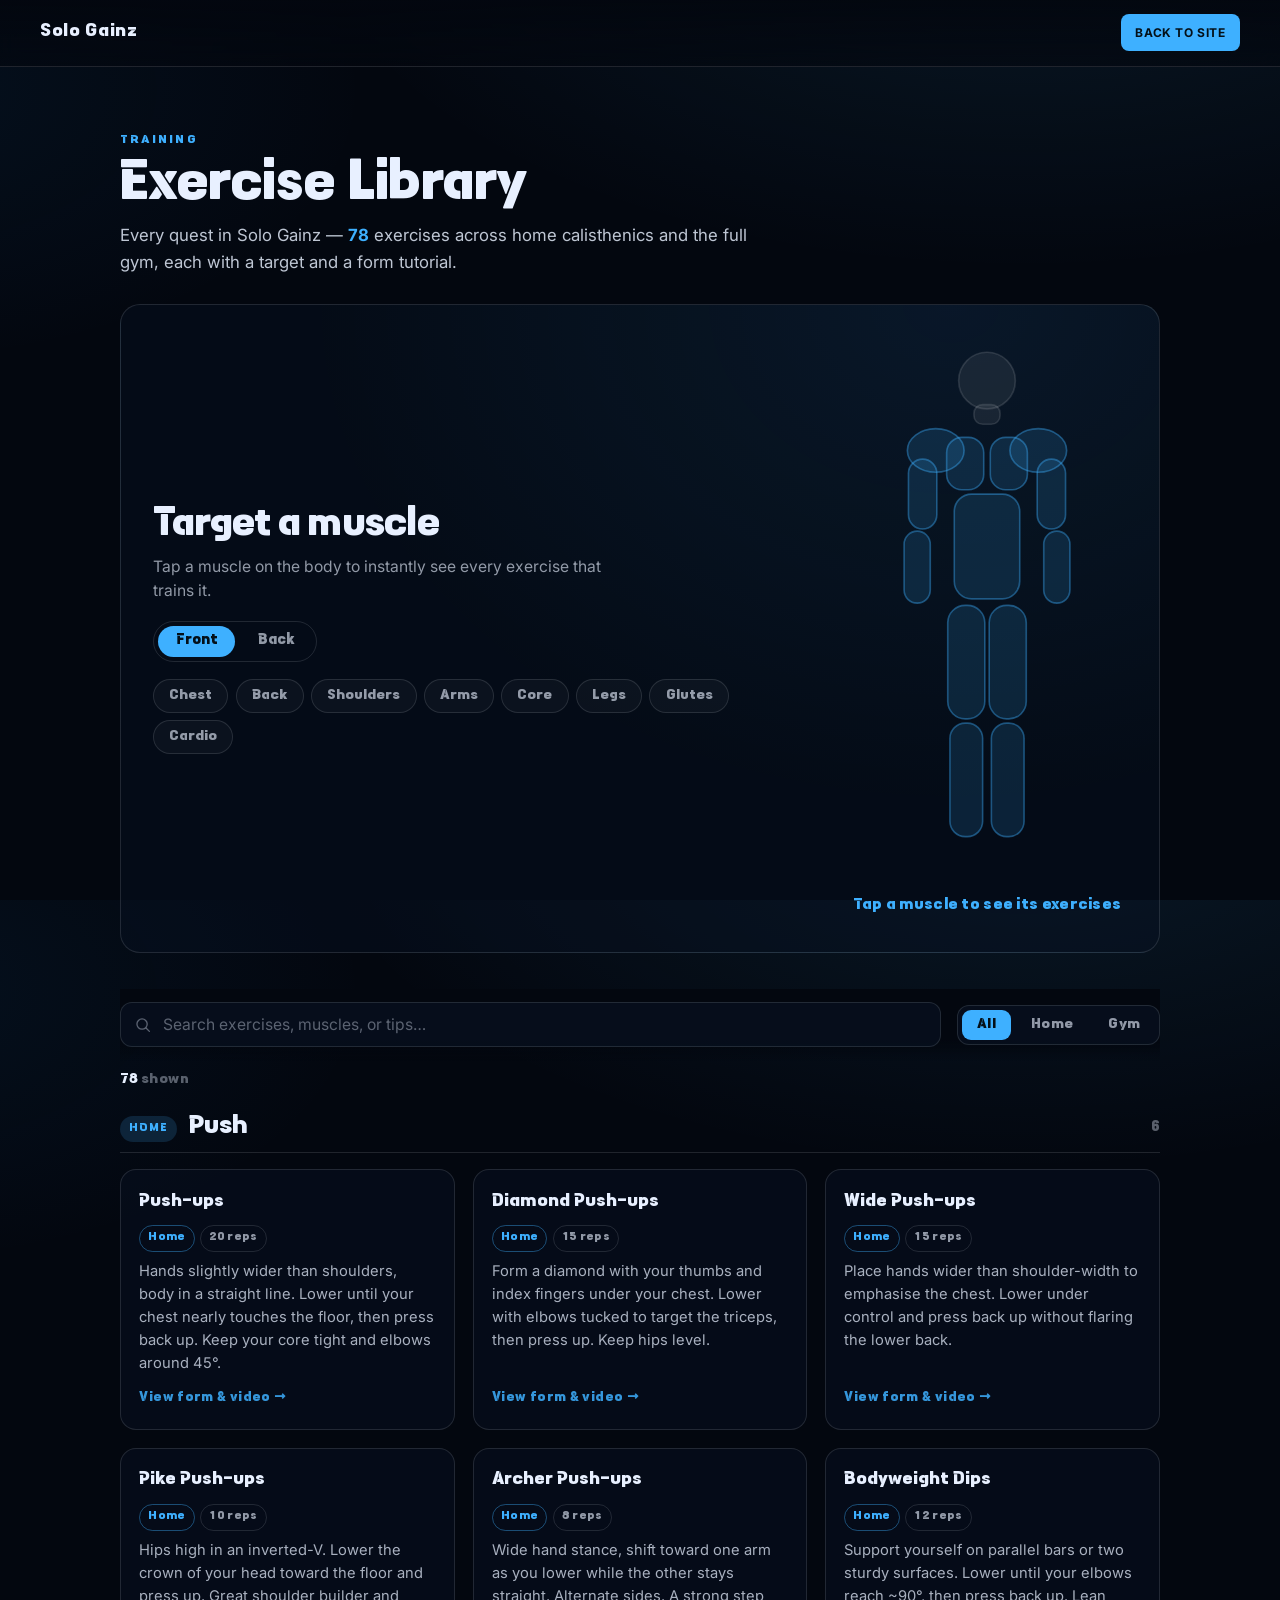
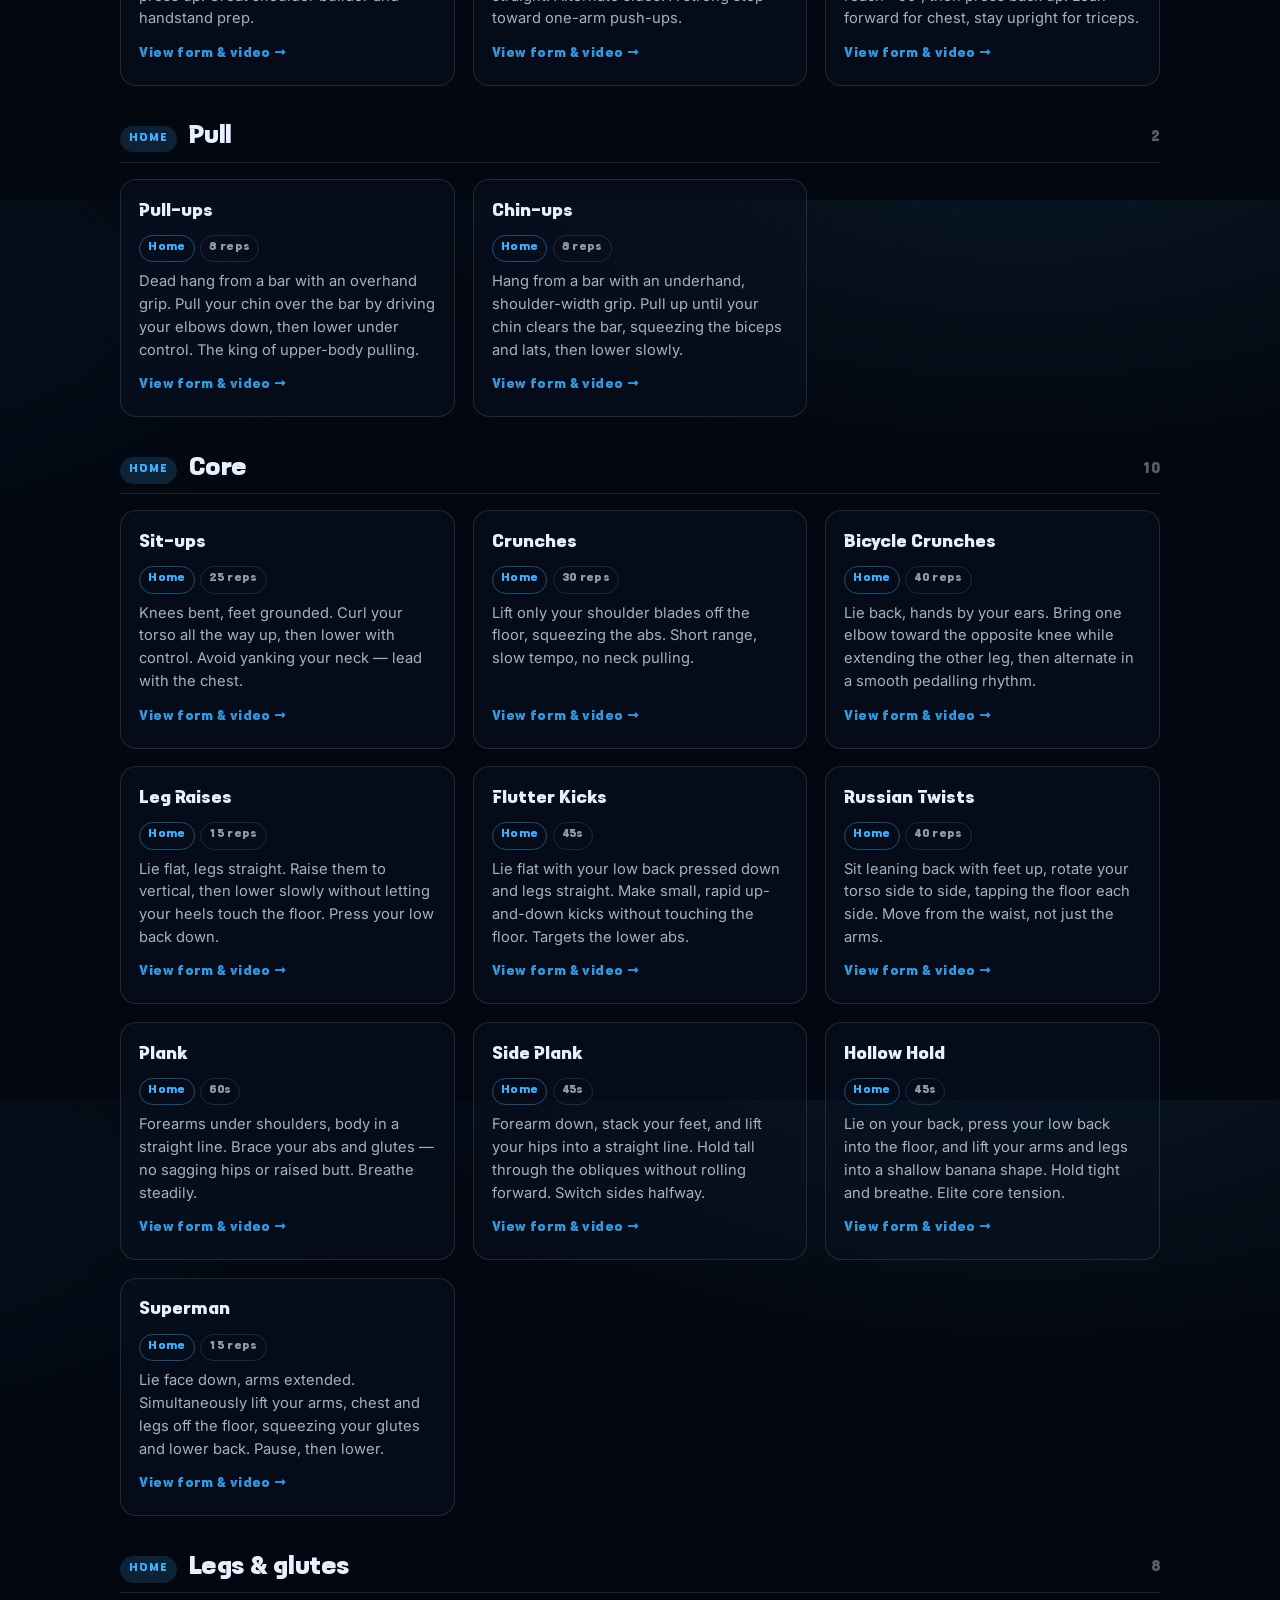
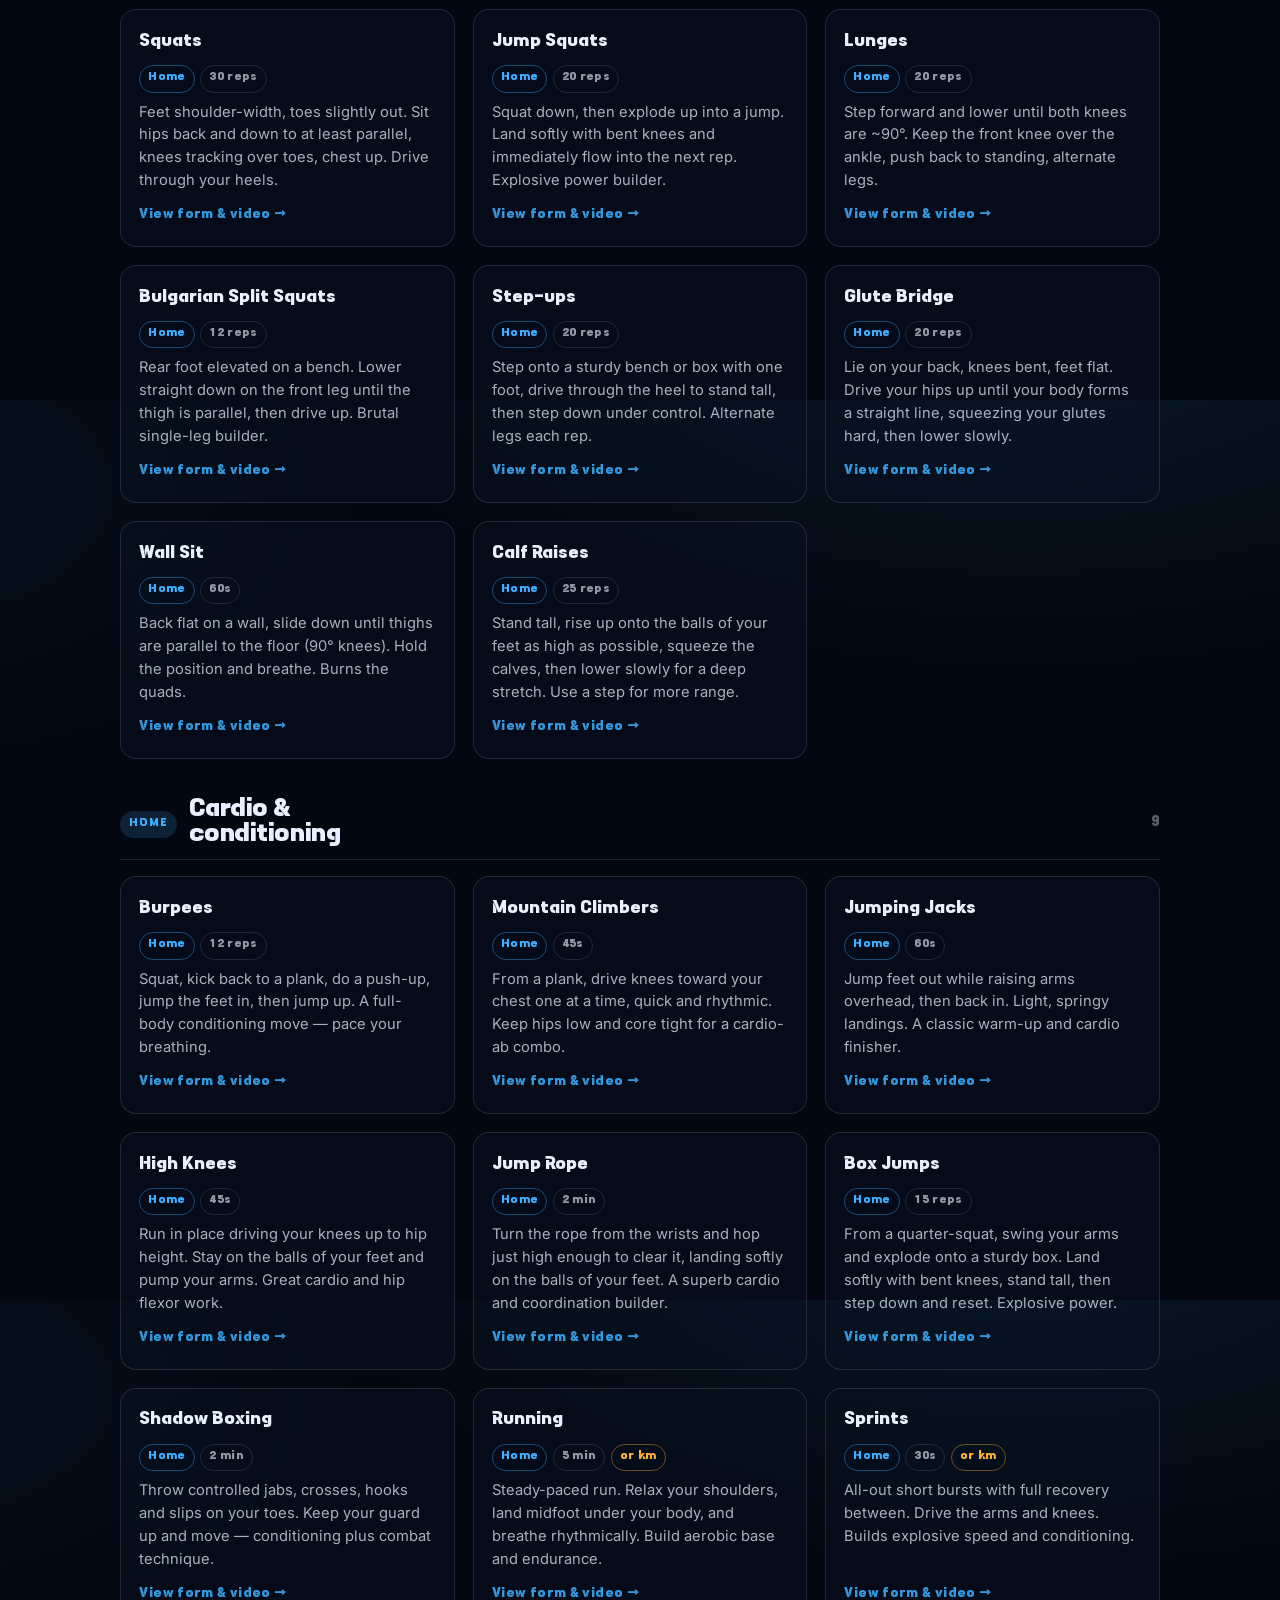
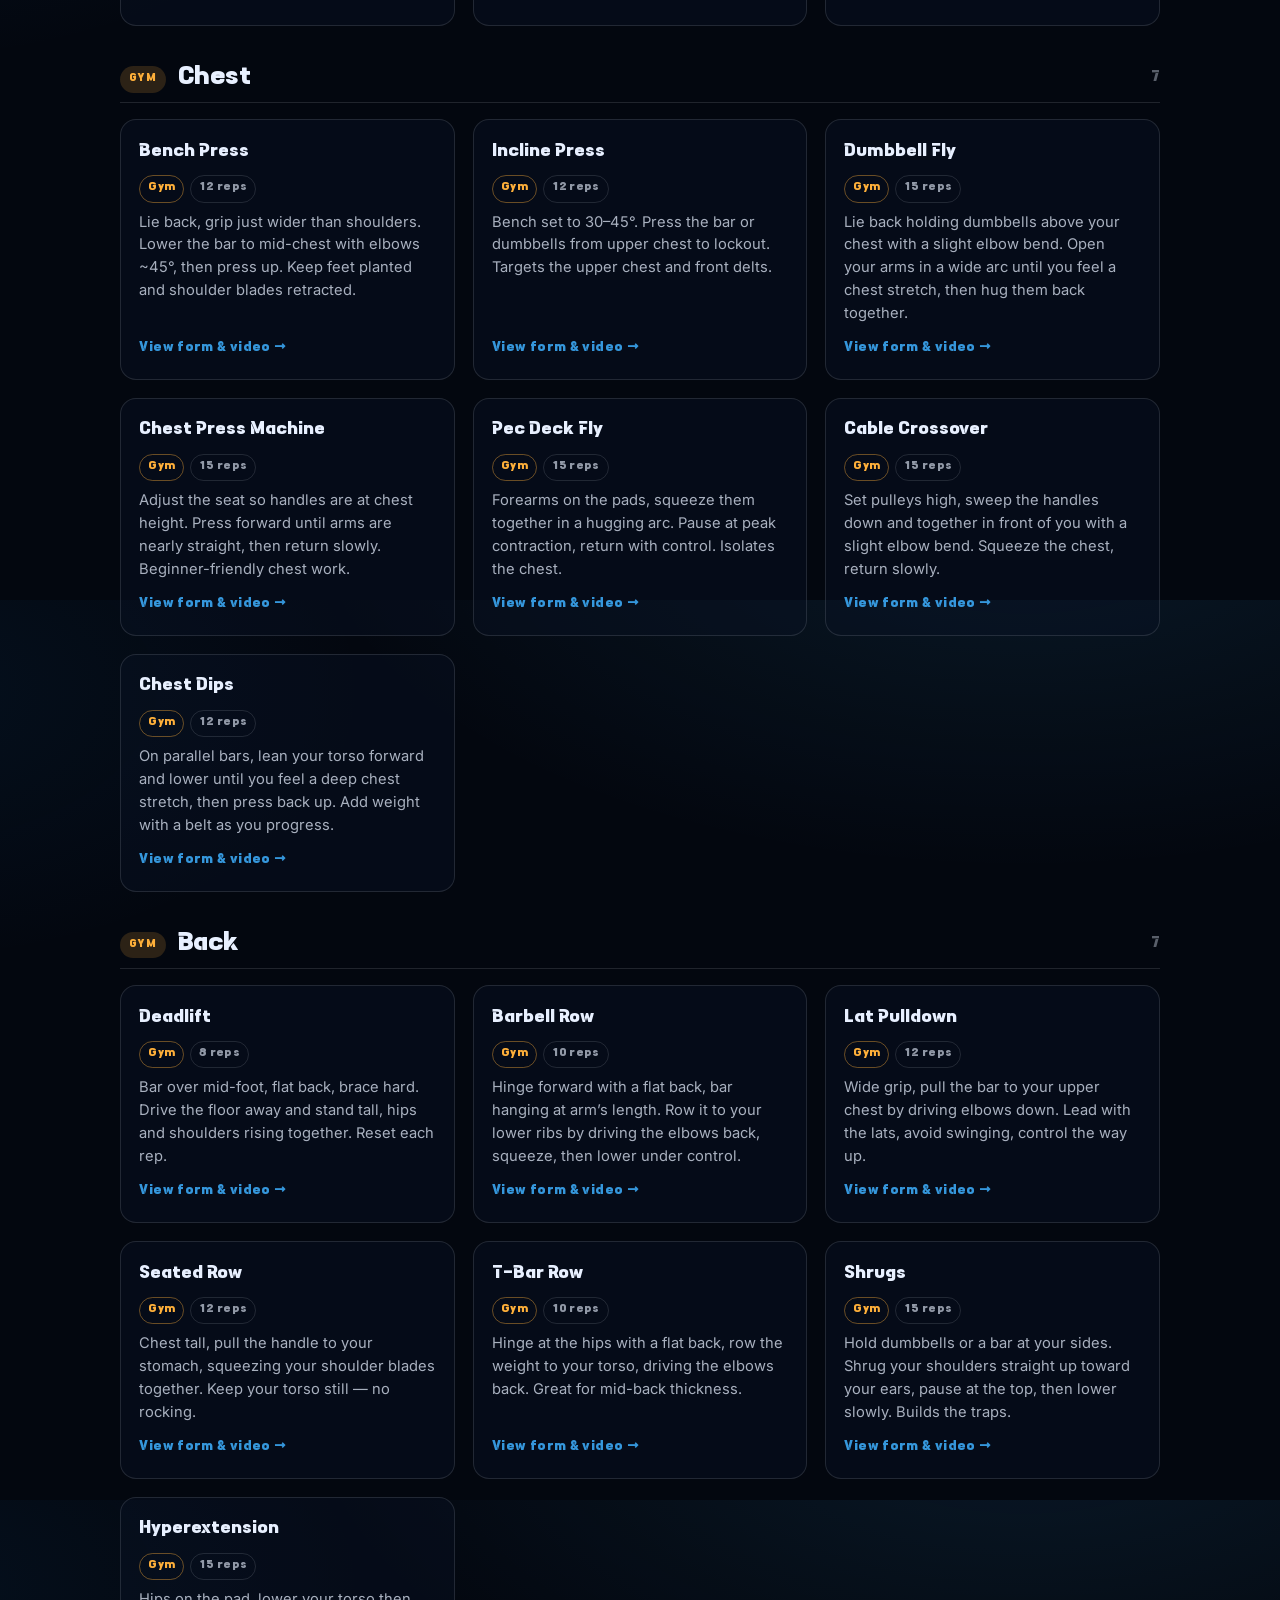
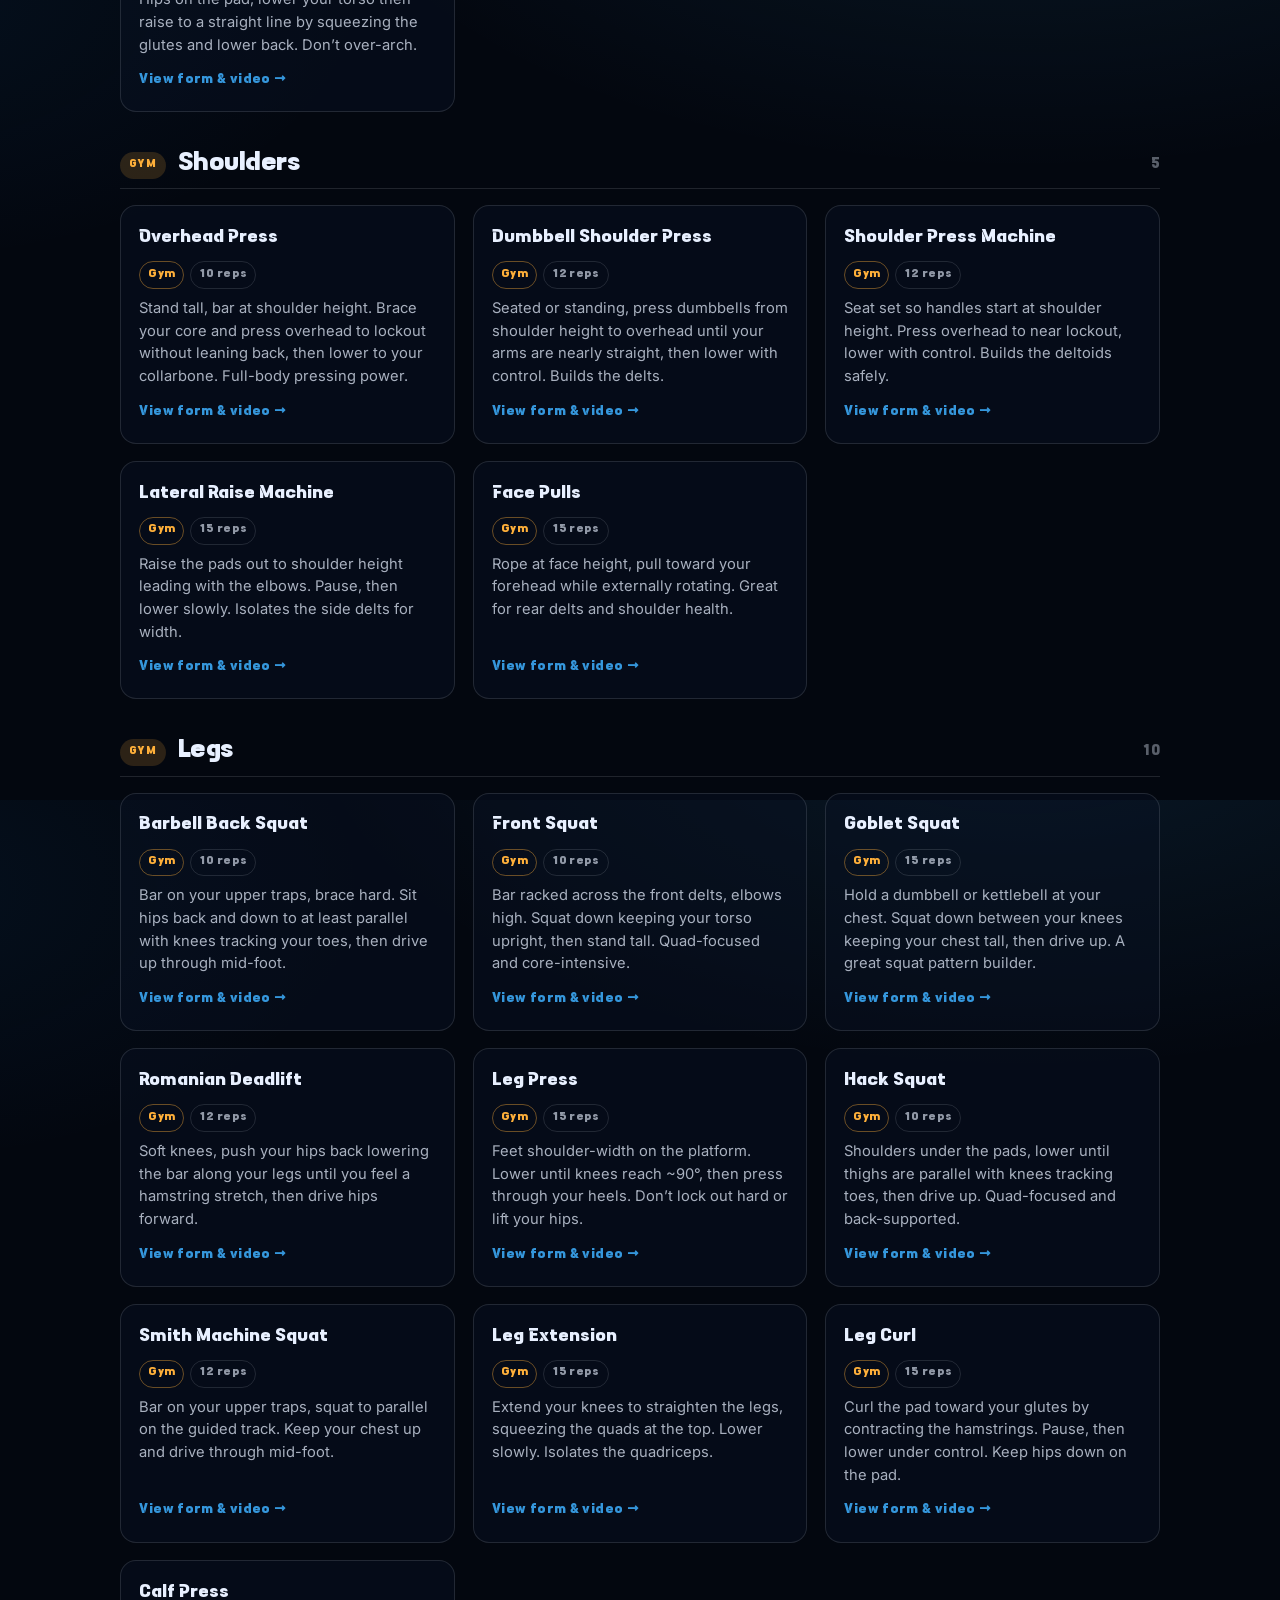
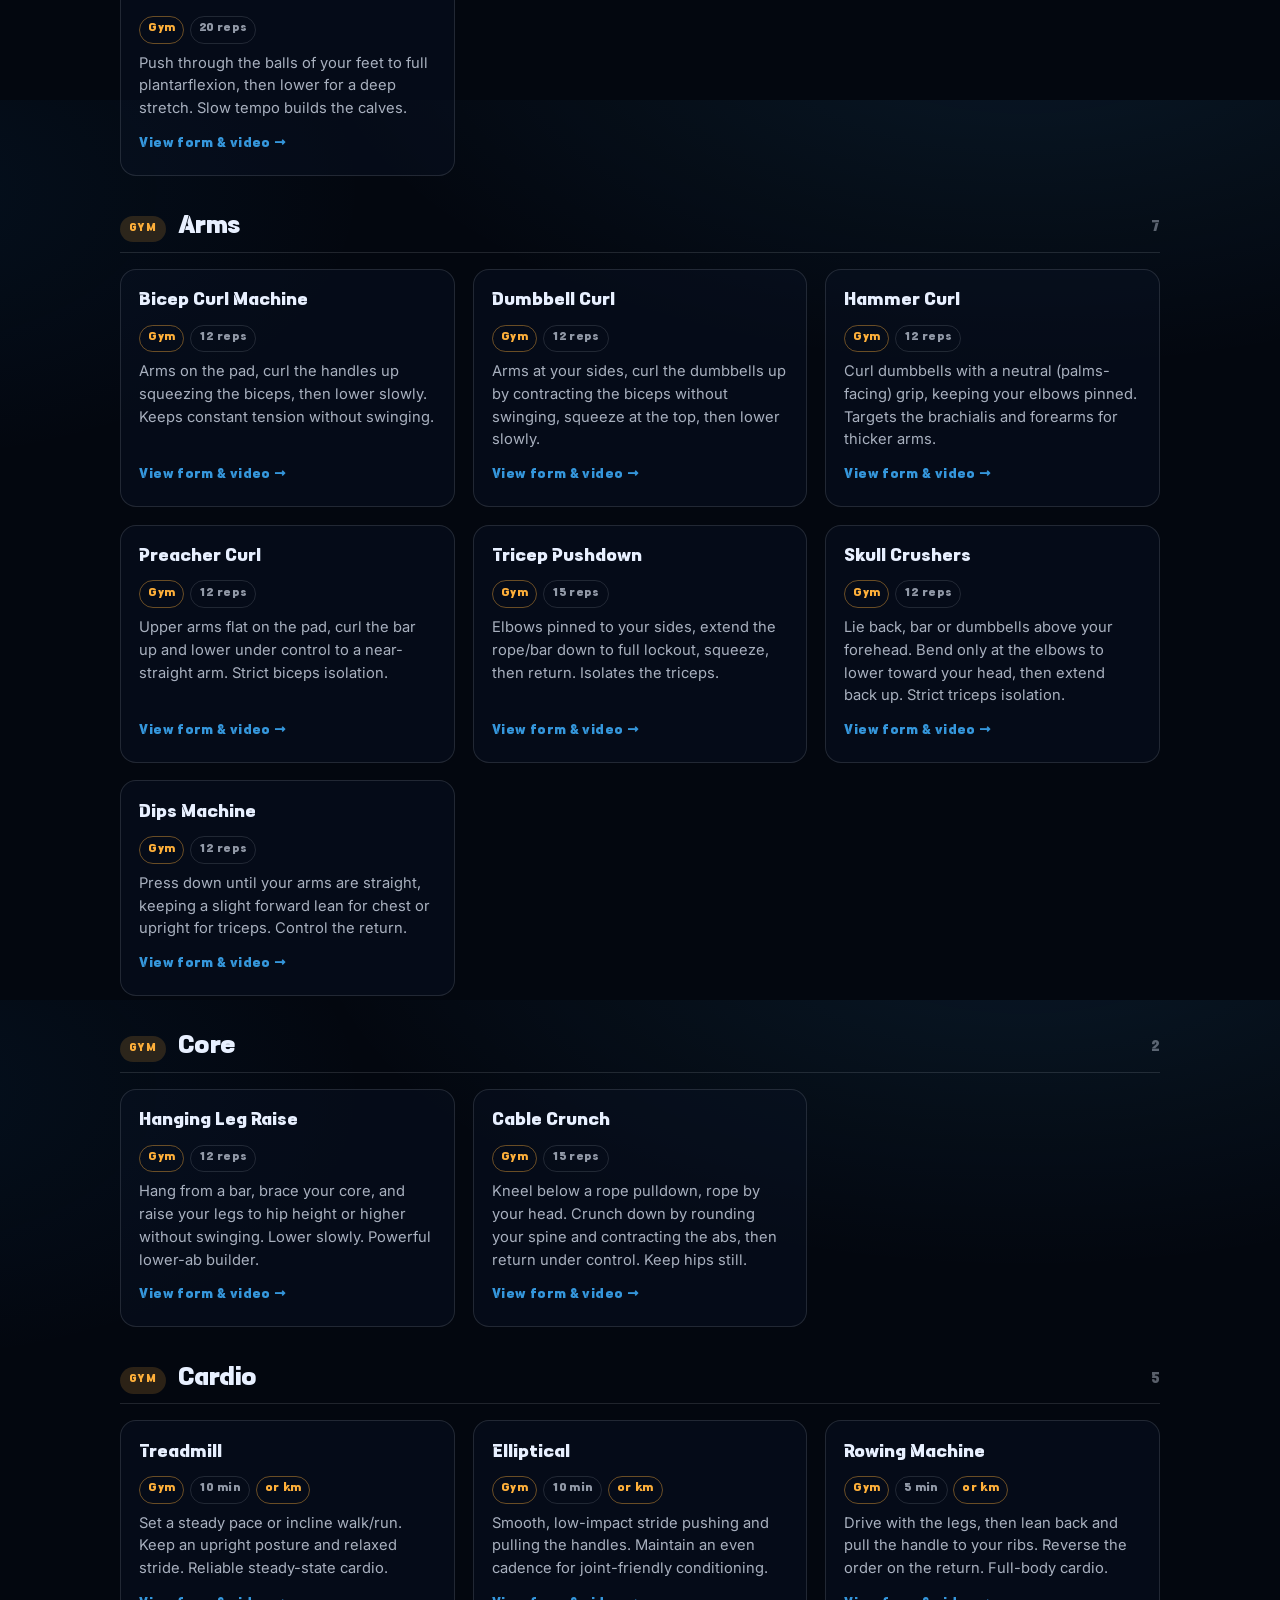
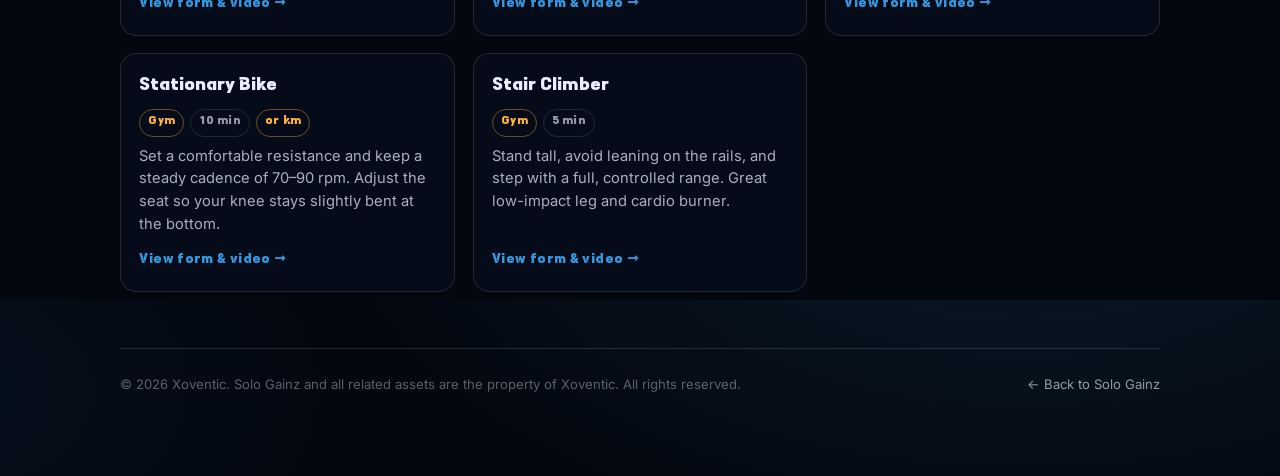
==== library.html @ 42cabac1 "Publish Solo Gainz website to GitHub Pages Co-authored-by: Cursor <cursoragent@cursor.com>" ====
<!DOCTYPE html>
<html lang="en">
<head>
  <meta charset="UTF-8" />
  <meta name="viewport" content="width=device-width, initial-scale=1.0" />
  <meta name="referrer" content="strict-origin-when-cross-origin" />
  <meta name="description" content="Solo Gainz Training Library — every trainable exercise with goals and form tutorials, for home calisthenics and the full gym." />
  <meta name="theme-color" content="#03070f" />
  <meta name="robots" content="index, follow" />
  <title>Training Library — Solo Gainz</title>
  <link rel="icon" href="app_icon.png" />
  <link rel="preconnect" href="https://fonts.googleapis.com" />
  <link rel="preconnect" href="https://fonts.gstatic.com" crossorigin />
  <link href="https://fonts.googleapis.com/css2?family=Space+Grotesk:wght@400;500;600;700&family=Inter:wght@300;400;500;600;700;800&family=Cairo:wght@400;500;600;700;800;900&display=swap" rel="stylesheet" />
  <link rel="stylesheet" href="download-site.css" />
</head>
<body class="legal lib">
  <header class="legal-chrome">
    <a class="legal-chrome__brand" href="index.html">
      <span>Solo Gainz</span>
    </a>
    <a class="legal-chrome__back" href="index.html">Back to site</a>
  </header>

  <main class="lib-wrap">
    <p class="legal-kicker">Training</p>
    <h1 class="legal-title">Exercise Library</h1>
    <p class="lib-sub">Every quest in Solo Gainz — <strong id="libCount">0</strong> exercises across home calisthenics and the full gym, each with a target and a form tutorial.</p>

    <section class="bodymap" id="bodyMap">
      <div class="bodymap__intro">
        <h2 class="bodymap__title">Target a muscle</h2>
        <p class="bodymap__lead">Tap a muscle on the body to instantly see every exercise that trains it.</p>
        <div class="bodymap__views" role="group" aria-label="Body view">
          <button type="button" data-view="front" class="is-on">Front</button>
          <button type="button" data-view="back">Back</button>
        </div>
        <div class="bodymap__chips" id="bmChips">
          <button type="button" data-muscle="chest">Chest</button>
          <button type="button" data-muscle="back">Back</button>
          <button type="button" data-muscle="shoulders">Shoulders</button>
          <button type="button" data-muscle="arms">Arms</button>
          <button type="button" data-muscle="core">Core</button>
          <button type="button" data-muscle="legs">Legs</button>
          <button type="button" data-muscle="glutes">Glutes</button>
          <button type="button" data-muscle="cardio">Cardio</button>
        </div>
      </div>

      <div class="bodymap__figure">
        <svg class="bm-svg" data-face="front" viewBox="0 0 220 500" role="group" aria-label="Front body map">
          <circle class="bm-body" cx="110" cy="40" r="26" />
          <rect class="bm-body" x="98" y="62" width="24" height="18" rx="8" />
          <g class="bm-region" data-muscle="shoulders" role="button" tabindex="0" aria-label="Shoulders">
            <ellipse cx="63" cy="104" rx="26" ry="20" />
            <ellipse cx="157" cy="104" rx="26" ry="20" />
          </g>
          <g class="bm-region" data-muscle="chest" role="button" tabindex="0" aria-label="Chest">
            <rect x="73" y="92" width="34" height="48" rx="14" />
            <rect x="113" y="92" width="34" height="48" rx="14" />
          </g>
          <g class="bm-region" data-muscle="arms" role="button" tabindex="0" aria-label="Arms">
            <rect x="38" y="112" width="26" height="64" rx="13" />
            <rect x="34" y="178" width="24" height="66" rx="12" />
            <rect x="156" y="112" width="26" height="64" rx="13" />
            <rect x="162" y="178" width="24" height="66" rx="12" />
          </g>
          <g class="bm-region" data-muscle="core" role="button" tabindex="0" aria-label="Core">
            <rect x="80" y="144" width="60" height="96" rx="16" />
          </g>
          <g class="bm-region" data-muscle="legs" role="button" tabindex="0" aria-label="Legs">
            <rect x="74" y="246" width="34" height="104" rx="16" />
            <rect x="112" y="246" width="34" height="104" rx="16" />
            <rect x="76" y="354" width="30" height="104" rx="14" />
            <rect x="114" y="354" width="30" height="104" rx="14" />
          </g>
        </svg>

        <svg class="bm-svg" data-face="back" viewBox="0 0 220 500" role="group" aria-label="Back body map" hidden>
          <circle class="bm-body" cx="110" cy="40" r="26" />
          <rect class="bm-body" x="98" y="62" width="24" height="18" rx="8" />
          <g class="bm-region" data-muscle="shoulders" role="button" tabindex="0" aria-label="Shoulders">
            <ellipse cx="63" cy="104" rx="26" ry="20" />
            <ellipse cx="157" cy="104" rx="26" ry="20" />
          </g>
          <g class="bm-region" data-muscle="back" role="button" tabindex="0" aria-label="Back">
            <rect x="73" y="92" width="74" height="104" rx="20" />
          </g>
          <g class="bm-region" data-muscle="arms" role="button" tabindex="0" aria-label="Arms">
            <rect x="38" y="112" width="26" height="64" rx="13" />
            <rect x="34" y="178" width="24" height="66" rx="12" />
            <rect x="156" y="112" width="26" height="64" rx="13" />
            <rect x="162" y="178" width="24" height="66" rx="12" />
          </g>
          <g class="bm-region" data-muscle="glutes" role="button" tabindex="0" aria-label="Glutes">
            <rect x="73" y="200" width="74" height="50" rx="20" />
          </g>
          <g class="bm-region" data-muscle="legs" role="button" tabindex="0" aria-label="Legs">
            <rect x="74" y="254" width="34" height="100" rx="16" />
            <rect x="112" y="254" width="34" height="100" rx="16" />
            <rect x="76" y="358" width="30" height="100" rx="14" />
            <rect x="114" y="358" width="30" height="100" rx="14" />
          </g>
        </svg>

        <p class="bm-caption" id="bmCaption">Tap a muscle to see its exercises</p>
      </div>
    </section>

    <div class="lib-controls">
      <div class="lib-search">
        <svg viewBox="0 0 24 24" fill="none" stroke="currentColor" stroke-width="1.8" stroke-linecap="round" stroke-linejoin="round" aria-hidden="true"><circle cx="11" cy="11" r="7"/><path d="M21 21l-4.3-4.3"/></svg>
        <input id="libSearch" type="search" placeholder="Search exercises, muscles, or tips…" aria-label="Search exercises" />
      </div>
      <div class="lib-tabs" id="libTabs" role="group" aria-label="Filter">
        <button type="button" data-filter="all" class="is-on">All</button>
        <button type="button" data-filter="home">Home</button>
        <button type="button" data-filter="gym">Gym</button>
      </div>
    </div>

    <p class="lib-showing">
      <strong id="libShown">0</strong> shown
      <button type="button" class="bm-clear" id="bmClear" hidden>
        <span id="bmActiveLabel"></span> ✕
      </button>
    </p>

    <div id="libResults"></div>
    <p id="libEmpty" class="lib-empty" hidden>No exercises match your search.</p>

    <div class="legal-foot">
      <span>© 2026 Xoventic. Solo Gainz and all related assets are the property of Xoventic. All rights reserved.</span>
      <a href="index.html">← Back to Solo Gainz</a>
    </div>
  </main>

  <div class="lib-modal" id="libModal" hidden>
    <div class="lib-modal__backdrop" data-close></div>
    <div class="lib-modal__card" role="dialog" aria-modal="true" aria-labelledby="libModalTitle">
      <button class="lib-modal__close" type="button" data-close aria-label="Close">&times;</button>
      <div class="lib-modal__badges" id="libModalBadges"></div>
      <h2 class="lib-modal__title" id="libModalTitle"></h2>
      <p class="lib-modal__group" id="libModalGroup"></p>

      <h3 class="lib-modal__h">Video tutorial</h3>
      <div class="lib-modal__video" id="libModalVideo"></div>

      <h3 class="lib-modal__h">How to perform</h3>
      <p class="lib-modal__desc" id="libModalDesc"></p>

      <div class="lib-modal__actions">
        <a class="lib-yt" id="libModalYT" href="#" target="_blank" rel="noopener noreferrer">
          <svg viewBox="0 0 24 24" fill="currentColor" aria-hidden="true"><path d="M23 12s0-3.9-.5-5.8a3 3 0 0 0-2.1-2.1C18.5 3.6 12 3.6 12 3.6s-6.5 0-8.4.5A3 3 0 0 0 1.5 6.2C1 8.1 1 12 1 12s0 3.9.5 5.8a3 3 0 0 0 2.1 2.1c1.9.5 8.4.5 8.4.5s6.5 0 8.4-.5a3 3 0 0 0 2.1-2.1C23 15.9 23 12 23 12ZM10 15.5v-7l6 3.5-6 3.5Z"/></svg>
          Open on YouTube
        </a>
      </div>
    </div>
  </div>

  <script src="library.js"></script>
</body>
</html>
---- download-site.css ----
@font-face {
  font-family: "Tenada";
  src: url("fonts/Tenada.ttf") format("truetype");
  font-weight: 100 900;
  font-display: swap;
}

:root {
  --void: #03070f;
  --ink: #07111f;
  --steel: #0e1a2e;
  --line: rgba(232, 240, 255, 0.12);
  --text: #e8f0ff;
  --mute: rgba(232, 240, 255, 0.62);
  --faint: rgba(232, 240, 255, 0.38);
  --signal: #3eb0ff;
  --signal-deep: #1578d4;
  --heat: #ffb03a;
  --brick: #4a1f1f;
  --font-mega: "Tenada", "Space Grotesk", system-ui, sans-serif;
  --font-display: "Tenada", "Space Grotesk", system-ui, sans-serif;
  --font-body: "Inter", system-ui, -apple-system, sans-serif;
  /* Dedicated, highly legible reading face for the legal documents. */
  --font-legal: "Newsreader", Georgia, "Times New Roman", serif;
  --font-legal-ui: "Inter", system-ui, sans-serif;
  --chrome-h: 64px;
  /* Ground line sits low, near the panel bottom; characters anchor to it. */
  --road-bottom: clamp(20px, 4.5vh, 42px);
  /* Space reserved at the bottom of every panel for the traveling hunter, so
     section content never overlaps the model. */
  --road-lane: clamp(240px, 32vh, 380px);
}

*, *::before, *::after { box-sizing: border-box; }

html { height: 100%; }

body {
  margin: 0;
  min-height: 100%;
  background: var(--void);
  color: var(--text);
  font-family: var(--font-body);
}

/* The horizontal one‑screen landing page locks scroll; legal pages scroll normally. */
body.track-page {
  height: 100%;
  overflow: hidden;
}

@media (prefers-reduced-motion: reduce) {
  * {
    animation: none !important;
    transition: none !important;
    scroll-behavior: auto !important;
  }
}

.noise {
  position: fixed;
  inset: 0;
  z-index: 50;
  pointer-events: none;
  opacity: 0.045;
  background-image: url("data:image/svg+xml,%3Csvg viewBox='0 0 200 200' xmlns='http://www.w3.org/2000/svg'%3E%3Cfilter id='n'%3E%3CfeTurbulence type='fractalNoise' baseFrequency='0.85' numOctaves='3' stitchTiles='stitch'/%3E%3C/filter%3E%3Crect width='100%25' height='100%25' filter='url(%23n)'/%3E%3C/svg%3E");
  mix-blend-mode: overlay;
}

/* ── Chrome ─────────────────────────────────────────────────────────────── */

.chrome {
  position: fixed;
  top: 0;
  left: 0;
  right: 0;
  z-index: 40;
  height: var(--chrome-h);
  display: grid;
  grid-template-columns: auto 1fr auto;
  align-items: center;
  gap: 1.25rem;
  padding: 0 clamp(1rem, 3vw, 2rem);
  background: linear-gradient(180deg, rgba(3, 7, 15, 0.92), rgba(3, 7, 15, 0.55) 70%, transparent);
}

.chrome__brand {
  display: inline-flex;
  align-items: center;
  gap: 0.65rem;
  text-decoration: none;
  color: var(--text);
  font-family: var(--font-mega);
  font-size: 1.35rem;
  letter-spacing: 0.04em;
}

.chrome__brand img {
  width: 32px;
  height: 32px;
  border-radius: 9px;
  object-fit: cover;
}

.chrome__rail {
  height: 2px;
  background: rgba(232, 240, 255, 0.1);
  border-radius: 999px;
  overflow: hidden;
}

.chrome__fill {
  height: 100%;
  width: 0%;
  background: var(--signal);
  transition: width 0.08s linear;
}

/* Language + Download are one linked segmented bar sharing the signal look. */
.chrome__actions {
  display: inline-flex;
  align-items: stretch;
  background: var(--signal);
  clip-path: polygon(8px 0, 100% 0, calc(100% - 8px) 100%, 0 100%);
  transition: filter 0.18s ease, transform 0.18s ease;
}

.chrome__lang,
.chrome__apk {
  display: inline-flex;
  align-items: center;
  justify-content: center;
  text-align: center;
  text-decoration: none;
  color: #041018;
  font-family: "Cairo", "Inter", system-ui, sans-serif;
  font-weight: 700;
  font-size: 0.78rem;
  line-height: 1;
  letter-spacing: 0.04em;
  text-transform: uppercase;
  padding: 0.55rem 0.9rem;
  background: transparent;
  border: none;
  cursor: pointer;
  transition: background 0.18s ease;
}

/* Fixed widths so switching between Arabic/English labels never resizes the
   bar (e.g. "العربية"↔"English", "Download"↔"تحميل"). */
.chrome__lang {
  min-width: 5.75rem;
  border-right: 1px solid rgba(4, 16, 24, 0.28);
}

.chrome__apk {
  min-width: 6.5rem;
}

.chrome__lang:hover,
.chrome__apk:hover,
.chrome__lang:focus-visible,
.chrome__apk:focus-visible {
  background: rgba(4, 16, 24, 0.12);
  outline: none;
}

.chrome__actions:hover {
  transform: translateY(-1px);
  filter: drop-shadow(2px 0 0 #fff) drop-shadow(-2px 0 0 #fff)
    drop-shadow(0 2px 0 #fff) drop-shadow(0 -2px 0 #fff)
    drop-shadow(1.5px 1.5px 0 #fff) drop-shadow(-1.5px 1.5px 0 #fff)
    drop-shadow(1.5px -1.5px 0 #fff) drop-shadow(-1.5px -1.5px 0 #fff)
    drop-shadow(0 0 6px rgba(255, 255, 255, 0.55));
}

/* ── Arabic / RTL ───────────────────────────────────────────────────────── */

html.lang-ar body,
html.lang-ar p,
html.lang-ar li,
html.lang-ar a,
html.lang-ar button,
html.lang-ar span,
html.lang-ar h2,
html.lang-ar h3,
html.lang-ar .kicker,
html.lang-ar .lead,
html.lang-ar .body,
html.lang-ar .dl-modal__title {
  font-family: "Cairo", "Tajawal", system-ui, sans-serif;
}

/* Keep the Latin brand wordmarks in the display face even in Arabic mode. */
html.lang-ar .mega,
html.lang-ar .chrome__brand,
html.lang-ar .chrome__brand span,
html.lang-ar .site-footer__name {
  font-family: var(--font-mega);
}

/* Arabic keeps the same LTR layout — only the text and font change. */

/* ── Download modal ─────────────────────────────────────────────────────── */

.dl-modal {
  position: fixed;
  inset: 0;
  z-index: 100;
  display: grid;
  place-items: center;
  padding: 1.25rem;
}

.dl-modal[hidden] { display: none; }

.dl-modal__backdrop {
  position: absolute;
  inset: 0;
  background: rgba(3, 7, 15, 0.72);
  backdrop-filter: blur(6px);
  animation: dl-fade 0.25s ease both;
}

.dl-modal__panel {
  position: relative;
  width: min(92vw, 440px);
  background: #0a1220;
  border: 1px solid rgba(62, 176, 255, 0.25);
  border-radius: 16px;
  padding: 1.6rem 1.5rem 1.5rem;
  box-shadow: 0 24px 60px rgba(0, 0, 0, 0.6);
  animation: dl-pop 0.32s cubic-bezier(0.34, 1.56, 0.64, 1) both;
}

.dl-modal__close {
  position: absolute;
  top: 0.75rem;
  right: 0.9rem;
  background: none;
  border: none;
  color: var(--text);
  font-size: 1.6rem;
  line-height: 1;
  cursor: pointer;
  opacity: 0.6;
  transition: opacity 0.18s ease, transform 0.18s ease;
}

.dl-modal__close:hover {
  opacity: 1;
  transform: rotate(90deg);
}

.dl-modal__title {
  font-family: var(--font-mega, var(--font-display));
  font-size: 1.6rem;
  margin: 0.15rem 0 1.2rem;
}

.dl-modal__options {
  display: flex;
  flex-direction: column;
  gap: 0.7rem;
}

.dl-option {
  display: flex;
  align-items: center;
  gap: 0.9rem;
  width: 100%;
  text-align: left;
  text-decoration: none;
  color: var(--text);
  font-family: inherit;
  background: rgba(232, 240, 255, 0.04);
  border: 1px solid rgba(232, 240, 255, 0.12);
  border-radius: 12px;
  padding: 0.85rem 1rem;
  cursor: pointer;
  transition: transform 0.18s ease, border-color 0.18s ease,
    background 0.18s ease;
}

.dl-option:not(.dl-option--soon):hover {
  transform: translateY(-2px);
  border-color: var(--signal);
  background: rgba(62, 176, 255, 0.1);
}

.dl-option__icon {
  display: inline-flex;
  align-items: center;
  justify-content: center;
  width: 2rem;
  flex: none;
  color: var(--signal);
}

.dl-option__icon svg {
  width: 1.6rem;
  height: 1.6rem;
  display: block;
}

.dl-option--soon .dl-option__icon {
  color: var(--text);
}

.dl-option__body {
  display: flex;
  flex-direction: column;
  gap: 0.15rem;
  flex: 1 1 auto;
}

.dl-option__name {
  font-weight: 700;
  font-size: 1rem;
}

.dl-option__meta {
  font-size: 0.75rem;
  opacity: 0.6;
}

.dl-option__cta {
  font-size: 0.72rem;
  font-weight: 700;
  letter-spacing: 0.04em;
  text-transform: uppercase;
  color: var(--signal);
  flex: none;
}

.dl-option--soon {
  opacity: 0.5;
  cursor: not-allowed;
}

.dl-option--soon .dl-option__cta {
  color: var(--text);
  opacity: 0.7;
}

@keyframes dl-fade {
  from { opacity: 0; }
  to { opacity: 1; }
}

@keyframes dl-pop {
  from { opacity: 0; transform: translateY(12px) scale(0.96); }
  to { opacity: 1; transform: translateY(0) scale(1); }
}

/* ── Dots + hint ────────────────────────────────────────────────────────── */

.dots {
  position: fixed;
  right: clamp(0.75rem, 2vw, 1.5rem);
  top: 50%;
  transform: translateY(-50%);
  z-index: 40;
  display: flex;
  flex-direction: column;
  gap: 0.55rem;
}

.dots button {
  width: 10px;
  height: 10px;
  padding: 0;
  border: 1px solid rgba(232, 240, 255, 0.35);
  background: transparent;
  border-radius: 2px;
  cursor: pointer;
  transition: transform 0.3s cubic-bezier(0.34, 1.56, 0.64, 1),
    background 0.25s ease, border-color 0.25s ease, border-radius 0.3s ease;
}

.dots button:hover {
  border-color: var(--signal);
  transform: rotate(45deg) scale(1.1);
}

.dots button.is-active {
  background: var(--signal);
  border-color: var(--signal);
  transform: rotate(45deg) scale(1.45);
  animation: dot-pulse 1.8s ease-in-out infinite;
}

@keyframes dot-pulse {
  0%, 100% {
    box-shadow: 0 0 0 0 rgba(62, 176, 255, 0.5);
  }
  50% {
    box-shadow: 0 0 0 5px rgba(62, 176, 255, 0);
  }
}

.hint {
  position: fixed;
  bottom: 1.25rem;
  left: 50%;
  transform: translateX(-50%);
  z-index: 40;
  display: inline-flex;
  align-items: center;
  gap: 0.6rem;
  padding: 0.45rem 0.85rem;
  font-size: 0.72rem;
  letter-spacing: 0.14em;
  text-transform: uppercase;
  color: var(--faint);
  border: 1px solid var(--line);
  background: rgba(3, 7, 15, 0.55);
  backdrop-filter: blur(8px);
  animation: hintPulse 2.4s ease-in-out infinite;
  pointer-events: none;
}

.hint.is-gone {
  opacity: 0;
  visibility: hidden;
  transition: opacity 0.4s ease, visibility 0.4s;
}

@keyframes hintPulse {
  0%, 100% { transform: translateX(-50%) translateY(0); }
  50% { transform: translateX(-50%) translateY(-4px); }
}

/* ── Horizontal track ───────────────────────────────────────────────────── */

.track {
  display: flex;
  height: 100vh;
  height: 100dvh;
  overflow-x: auto;
  overflow-y: hidden;
  scroll-snap-type: x mandatory;
  scroll-behavior: smooth;
  -webkit-overflow-scrolling: touch;
  outline: none;
  scrollbar-width: none;
}

.track::-webkit-scrollbar { display: none; }

.panel {
  position: relative;
  flex: 0 0 100vw;
  width: 100vw;
  height: 100%;
  scroll-snap-align: start;
  scroll-snap-stop: always;
  overflow: hidden;
  isolation: isolate;
}

/* Shared arena floor/wall strip the hunter runs against — same on every
   section (mirrors the intro arena). */
.panel::before {
  content: "";
  position: absolute;
  left: 0;
  right: 0;
  bottom: 0;
  height: 34%;
  z-index: 1;
  pointer-events: none;
  background:
    linear-gradient(180deg, transparent, rgba(3, 7, 15, 0.85)),
    repeating-linear-gradient(90deg, rgba(232, 240, 255, 0.04) 0 2px, transparent 2px 36px);
  border-top: 1px solid rgba(62, 176, 255, 0.22);
}

/* Continuous glowing ground line across every section. */
.panel::after {
  content: "";
  position: absolute;
  left: 0;
  right: 0;
  bottom: var(--road-bottom);
  height: 2px;
  z-index: 1;
  pointer-events: none;
  background: linear-gradient(
    90deg,
    transparent,
    rgba(126, 207, 255, 0.55) 12%,
    rgba(126, 207, 255, 0.55) 88%,
    transparent
  );
  box-shadow: 0 0 16px rgba(62, 176, 255, 0.45),
    0 0 40px rgba(62, 176, 255, 0.2);
}

/* The hunter that travels the road through each section. It walks smoothly
   between waypoints (animated `left`); the sprint-off exit animates transform.
   Entering a section repositions instantly (transition disabled in JS). */
.road-runner {
  position: absolute;
  bottom: var(--road-bottom);
  left: 14%;
  width: min(70%, 480px);
  z-index: 3;
  transform: translate(-50%, 0);
  transition: left 0.75s cubic-bezier(0.45, 0, 0.25, 1);
  will-change: left, transform;
  pointer-events: none;
}

.road-runner canvas {
  display: block;
  width: 100%;
  height: auto;
  image-rendering: pixelated;
  image-rendering: crisp-edges;
  filter: drop-shadow(0 14px 22px rgba(0, 0, 0, 0.5));
}

/* Intro hunter is a touch larger. */
.road-runner--hero {
  width: min(70%, 480px);
}

.road-runner.is-sprintoff {
  transition: transform 0.7s cubic-bezier(0.4, 0, 0.7, 0.2),
    opacity 0.5s ease;
  transform: translate(-50%, 0) translateX(92vw);
  opacity: 0;
}

/* Sleep "Zzz" for the final resting hunter. */
.rr-zzz {
  position: absolute;
  inset: 0;
  opacity: 0;
  transition: opacity 0.5s ease;
}

.road-runner.is-sleeping .rr-zzz {
  opacity: 1;
}

.panel__inner {
  position: relative;
  z-index: 2;
  height: 100%;
  padding: calc(var(--chrome-h) + 2rem) clamp(1.25rem, 5vw, 5rem)
    var(--road-lane);
  display: flex;
  /* "safe" keeps content pinned below the header instead of overflowing up
     under it when a section is taller than the available height. */
  align-items: safe center;
}

.panel__bg {
  position: absolute;
  inset: 0;
  z-index: 0;
  pointer-events: none;
}

.panel__bg--arena {
  background:
    radial-gradient(ellipse 60% 50% at 30% 70%, rgba(62, 176, 255, 0.16), transparent 60%),
    radial-gradient(ellipse 40% 40% at 80% 20%, rgba(255, 176, 58, 0.08), transparent 55%),
    linear-gradient(180deg, #07111f 0%, #03070f 100%);
}

.panel__bg--brick {
  background:
    linear-gradient(90deg, rgba(3, 7, 15, 0.55), rgba(3, 7, 15, 0.82)),
    repeating-linear-gradient(0deg, #3a1818 0 22px, #2a1010 22px 24px),
    repeating-linear-gradient(90deg, #4a2222 0 54px, #2e1414 54px 56px);
  filter: brightness(0.55) saturate(0.65);
}

.panel--quests {
  background:
    radial-gradient(circle at 75% 40%, rgba(62, 176, 255, 0.12), transparent 45%),
    var(--ink);
}

.panel--engine {
  background:
    radial-gradient(circle at 20% 80%, rgba(255, 176, 58, 0.1), transparent 40%),
    linear-gradient(135deg, #03070f, #0a1528 55%, #03070f);
}

.panel--shots {
  background:
    radial-gradient(ellipse at 50% 20%, rgba(62, 176, 255, 0.14), transparent 55%),
    linear-gradient(180deg, #05101f, #03070f);
}

.panel--get {
  background:
    radial-gradient(ellipse at 50% 30%, rgba(62, 176, 255, 0.18), transparent 55%),
    #02050c;
}

/* ── Type ───────────────────────────────────────────────────────────────── */

.kicker {
  margin: 0 0 0.85rem;
  font-family: var(--font-display);
  font-size: 0.78rem;
  font-weight: 700;
  letter-spacing: 0.2em;
  text-transform: uppercase;
  color: var(--signal);
}

.mega {
  margin: 0;
  font-family: var(--font-mega);
  font-weight: 700;
  font-size: clamp(4.2rem, 14vw, 9.5rem);
  line-height: 0.95;
  padding-top: 0.14em;
  letter-spacing: 0.01em;
  background: linear-gradient(180deg, #fff 10%, #8fd0ff 100%);
  -webkit-background-clip: text;
  background-clip: text;
  color: transparent;
}

.mega--sm {
  font-size: clamp(2.6rem, 7vw, 4.6rem);
  line-height: 1.02;
}

h2 {
  margin: 0 0 1rem;
  font-family: var(--font-display);
  font-weight: 700;
  font-size: clamp(1.8rem, 4.2vw, 3.1rem);
  line-height: 1.05;
  letter-spacing: -0.02em;
  max-width: 14ch;
}

.lead, .body {
  margin: 0;
  color: var(--mute);
  font-family: var(--font-display);
  font-size: clamp(1rem, 1.5vw, 1.12rem);
  line-height: 1.5;
  font-weight: 500;
  letter-spacing: 0.2px;
  max-width: 36ch;
}

/* ── Intro ──────────────────────────────────────────────────────────────── */

.intro {
  position: relative;
  align-self: stretch;
  width: 100%;
  display: flex;
  flex-direction: column;
  align-items: flex-start;
  justify-content: flex-start;
}

/* Title block sits at the top-left in normal flow — the panel's top padding
   already clears the fixed header, so nothing overlaps it. */
.intro__text {
  z-index: 2;
  text-align: left;
  max-width: min(92%, 640px);
}

/* Title left, long-form about card right. */
.intro__head {
  z-index: 2;
  width: 100%;
  display: flex;
  align-items: flex-start;
  justify-content: space-between;
  gap: clamp(1.5rem, 5vw, 4rem);
  flex-wrap: wrap;
}

/* Smaller, non-clipping intro title (the full-size .mega is used elsewhere). */
.intro__text .mega {
  font-size: clamp(2.8rem, 8vw, 5.8rem);
  line-height: 1.04;
  padding-top: 0.18em;
  overflow: visible;
}

.intro__about {
  flex: 1 1 560px;
  max-width: 720px;
  padding: 1.6rem 1.9rem;
  background: rgba(10, 18, 32, 0.55);
  border: 1px solid rgba(62, 176, 255, 0.18);
  border-radius: 14px;
  backdrop-filter: blur(6px);
}

.intro__about .kicker {
  margin-bottom: 0.6rem;
}

.intro__about-text {
  margin: 0 0 0.85rem;
  color: var(--mute);
  font-family: var(--font-body);
  font-size: clamp(0.9rem, 1.1vw, 1rem);
  line-height: 1.6;
}

.intro__about-text strong {
  color: var(--text);
  font-weight: 600;
}

.intro__points {
  list-style: none;
  margin: 0.9rem 0 0;
  padding: 0;
  display: grid;
  gap: 0.5rem;
}

.intro__points li {
  position: relative;
  padding-left: 1.4rem;
  color: var(--text);
  font-size: 0.9rem;
}

.intro__points li::before {
  content: "";
  position: absolute;
  left: 0;
  top: 0.45em;
  width: 8px;
  height: 8px;
  border-radius: 2px;
  background: var(--signal);
  transform: rotate(45deg);
  box-shadow: 0 0 8px rgba(62, 176, 255, 0.6);
}


.cta-row {
  margin-top: 1.75rem;
  display: flex;
  flex-wrap: wrap;
  gap: 0.75rem;
}

.apk-btn {
  display: inline-flex;
  align-items: center;
  justify-content: center;
  gap: 0.7rem;
  max-width: 100%;
  text-decoration: none;
  color: #041018;
  font-family: var(--font-display);
  font-weight: 700;
  font-size: 0.95rem;
  padding: 1rem 1.45rem 1rem 1.15rem;
  background: linear-gradient(120deg, #7ecfff, var(--signal) 40%, var(--signal-deep));
  clip-path: polygon(12px 0, 100% 0, calc(100% - 12px) 100%, 0 100%);
  box-shadow: 0 16px 40px rgba(62, 176, 255, 0.28);
  transition: transform 0.2s ease, box-shadow 0.2s ease;
}

.apk-btn:hover,
.apk-btn:focus-visible {
  transform: translateY(-3px);
  box-shadow: 0 22px 48px rgba(62, 176, 255, 0.38);
  outline: none;
}

.apk-btn--xl {
  font-size: 1.05rem;
  padding: 1.15rem 1.7rem 1.15rem 1.3rem;
}

.apk-btn__icon {
  display: grid;
  place-items: center;
  width: 1.6rem;
  height: 1.6rem;
  background: rgba(4, 16, 24, 0.18);
  font-size: 1rem;
}

/* ── Split layouts ──────────────────────────────────────────────────────── */

.split {
  width: 100%;
  display: grid;
  grid-template-columns: 1fr 1.1fr;
  gap: clamp(1.5rem, 5vw, 4rem);
  align-items: center;
}

.split--flip {
  grid-template-columns: 1.15fr 0.85fr;
}

.split__stage {
  position: relative;
  min-height: 320px;
  display: grid;
  place-items: center;
}

.stage-sprite,
#trainSprite {
  width: min(100%, 360px);
  height: auto;
  image-rendering: pixelated;
  image-rendering: crisp-edges;
  filter: drop-shadow(0 18px 30px rgba(0, 0, 0, 0.5));
}

/* One big rank shield that shatters to reveal the next rank waiting behind it. */
.shield-stage {
  position: relative;
  width: clamp(200px, 32vw, 330px);
  margin: 0 auto;
}

.shield-back,
.shield-main {
  display: block;
  width: 100%;
  height: auto;
  filter: drop-shadow(0 14px 26px rgba(0, 0, 0, 0.55));
}

.shield-back {
  position: absolute;
  inset: 0;
  z-index: 1;
}

.shield-main {
  position: relative;
  z-index: 3;
}

.shield-main.is-gone { opacity: 0; }

.shield-shards {
  position: absolute;
  inset: 0;
  pointer-events: none;
  z-index: 2;
}

.shield-piece {
  position: absolute;
  inset: 0;
  background-size: 100% 100%;
  background-repeat: no-repeat;
  background-position: center;
  opacity: 0;
}

.shield-shards.is-breaking .shield-piece {
  animation: shatter 0.6s ease-out forwards;
}

@keyframes shatter {
  0%   { opacity: 1; transform: translate(0, 0) rotate(0) scale(1); }
  100% {
    opacity: 0;
    transform: translate(var(--tx, 0), var(--ty, 0)) rotate(var(--rot, 0)) scale(0.8);
  }
}

.train-stage {
  gap: 1.25rem;
}

.move-strip {
  display: grid;
  grid-template-columns: repeat(4, minmax(0, 1fr));
  gap: 0.45rem;
  width: 100%;
  max-width: 460px;
  z-index: 2;
}

.move-strip button {
  border: 1px solid var(--line);
  background: rgba(3, 7, 15, 0.55);
  color: var(--mute);
  font-family: var(--font-display);
  font-size: 0.72rem;
  font-weight: 600;
  letter-spacing: 0.04em;
  text-transform: uppercase;
  text-align: center;
  white-space: nowrap;
  padding: 0.6rem 0.4rem;
  cursor: pointer;
  clip-path: polygon(8px 0, 100% 0, calc(100% - 8px) 100%, 0 100%);
  transition: background 0.2s ease, color 0.2s ease, border-color 0.2s ease;
}

.move-strip button.is-on,
.move-strip button:hover {
  color: #041018;
  background: var(--heat);
  border-color: var(--heat);
}

/* ── Engine duo ─────────────────────────────────────────────────────────── */

.trio {
  width: 100%;
  display: grid;
  grid-template-columns: 0.9fr 1.1fr;
  gap: 2rem;
  align-items: center;
}

/* Auto‑battle arena — two fighters inside a wide room. */
.arena {
  position: relative;
  width: 100%;
  height: min(46vh, 360px);
  overflow: hidden;
  border: 1px solid rgba(62, 176, 255, 0.28);
  border-radius: 16px;
  background:
    linear-gradient(180deg, rgba(9, 19, 36, 0.55) 0%, rgba(3, 7, 15, 0.85) 62%, #04070e 100%),
    linear-gradient(180deg, #0a1730, #050d1c);
  box-shadow: inset 0 0 60px rgba(0, 0, 0, 0.6), 0 24px 48px rgba(0, 0, 0, 0.45);
}

/* Floor slab of the room */
.arena__floor {
  position: absolute;
  left: 0;
  right: 0;
  bottom: 0;
  height: 24%;
  background:
    linear-gradient(180deg, rgba(62, 176, 255, 0.06), transparent),
    repeating-linear-gradient(90deg, rgba(232, 240, 255, 0.05) 0 2px, transparent 2px 40px);
  border-top: 1px solid rgba(62, 176, 255, 0.4);
  box-shadow: 0 -1px 18px rgba(62, 176, 255, 0.25);
}

.arena__fighter {
  position: absolute;
  bottom: 18%;
  left: 50%;
  width: auto;
  height: auto;
  transform: translateX(-50%);
  image-rendering: pixelated;
  image-rendering: crisp-edges;
  filter: drop-shadow(0 12px 20px rgba(0, 0, 0, 0.5));
  transition: left 0.55s ease, opacity 0.3s ease;
}

/* White respawn flash, like game revives */
.arena__fighter.is-respawn {
  animation: respawnFlash 0.9s ease-out;
}

@keyframes respawnFlash {
  0%   { filter: brightness(0) invert(1) drop-shadow(0 0 20px #ffffff); opacity: 0.25; }
  35%  { filter: brightness(0) invert(1) drop-shadow(0 0 16px #bfe3ff); opacity: 1; }
  65%  { filter: brightness(1.8) drop-shadow(0 0 12px #bfe3ff); }
  100% { filter: drop-shadow(0 12px 20px rgba(0, 0, 0, 0.5)); opacity: 1; }
}

.arena__shadow {
  position: absolute;
  bottom: calc(18% - 7px);
  left: 50%;
  width: 88px;
  height: 16px;
  transform: translateX(-50%);
  background: radial-gradient(ellipse, rgba(0, 0, 0, 0.5), transparent 70%);
  filter: blur(4px);
  transition: left 0.55s ease, opacity 0.3s ease;
}

.arena__tag {
  position: absolute;
  top: 8%;
  font-family: var(--font-display);
  font-size: 0.72rem;
  letter-spacing: 0.18em;
  text-transform: uppercase;
  color: var(--faint);
}

.arena__tag--a { left: 6%; }
.arena__tag--b { right: 6%; color: var(--heat); }

/* ── Screens (phone mockups) ────────────────────────────────────────────── */

.shots {
  width: 100%;
  flex-direction: column;
  align-items: center;
  justify-content: safe center;
  gap: clamp(1rem, 3vh, 1.8rem);
  text-align: center;
}

.shots__copy {
  max-width: 40ch;
  margin-inline: auto;
}

.shots__copy .kicker,
.shots__copy h2,
.shots__copy .body {
  margin-left: auto;
  margin-right: auto;
  max-width: none;
}

.phone-row {
  display: flex;
  align-items: center;
  justify-content: center;
  gap: clamp(1rem, 3vw, 2.5rem);
  width: 100%;
  max-width: 100%;
}

.phone {
  position: relative;
  flex: 0 0 auto;
  padding: 10px;
  border-radius: 26px;
  background: linear-gradient(160deg, #14243c, #060c17);
  border: 1px solid rgba(232, 240, 255, 0.16);
  box-shadow: 0 22px 44px rgba(0, 0, 0, 0.55);
}

/* Both devices are sized by HEIGHT (with a fixed aspect ratio) so they always
   fit the section's vertical space and stay visually balanced side by side. */

/* Big landscape device */
.phone--landscape {
  height: clamp(150px, 22vh, 240px);
  aspect-ratio: 19 / 9;
}

/* Slim vertical device */
.phone--portrait {
  height: clamp(240px, 36vh, 360px);
  aspect-ratio: 9 / 19;
}

.phone__notch { display: none; }

.phone__screen {
  position: relative;
  width: 100%;
  height: 100%;
  border-radius: 16px;
  overflow: hidden;
  display: grid;
  place-items: center;
  background:
    radial-gradient(circle at 50% 45%, rgba(62, 176, 255, 0.12), transparent 60%),
    #050b16;
}

.phone__screen canvas {
  grid-area: 1 / 1;
  align-self: center;
  justify-self: center;
  width: auto;
  height: auto;
  max-width: 80%;
  max-height: 70%;
  image-rendering: pixelated;
  image-rendering: crisp-edges;
  filter: drop-shadow(0 8px 14px rgba(0, 0, 0, 0.5));
}

/* The landscape frame is short, so let the hunter use more of its height. */
.phone--landscape .phone__screen canvas {
  max-width: 40%;
  max-height: 88%;
}

/* ── Get ────────────────────────────────────────────────────────────────── */

.get {
  width: min(720px, 100%);
  margin: 0 auto;
  flex-direction: column;
  align-items: flex-start;
  justify-content: safe center;
  gap: 0.35rem;
  position: relative;
}

.get__icon {
  width: 60px;
  height: 60px;
  border-radius: 16px;
  object-fit: cover;
  margin-bottom: 0.5rem;
  border: 2px solid #ffffff;
  box-shadow: 0 18px 40px rgba(0, 0, 0, 0.45);
}

.specs {
  list-style: none;
  margin: 0.9rem 0 1.1rem;
  padding: 0;
  display: grid;
  gap: 0.35rem;
}

.specs li {
  color: var(--mute);
  font-size: 0.95rem;
}

.specs em {
  font-style: normal;
  color: var(--text);
  font-weight: 600;
  display: inline-block;
  min-width: 5.5rem;
}

.get__legal {
  margin: 1.25rem 0 0;
  font-size: 0.72rem;
  line-height: 1.9;
  color: var(--faint);
  letter-spacing: 0.02em;
}

.get__legal a {
  color: var(--mute);
  text-decoration: none;
  border-bottom: 1px solid rgba(232, 240, 255, 0.2);
  padding-bottom: 1px;
  transition: color 0.2s ease;
}

.get__legal a:hover { color: var(--signal); }
.get__legal span { margin: 0 0.5rem; color: var(--faint); }

.site-footer {
  width: min(880px, 100%);
  margin: 0 auto;
  flex-direction: column;
  align-items: stretch;
  justify-content: safe center;
  gap: 1.6rem;
}

.site-footer__top {
  display: flex;
  align-items: flex-start;
  justify-content: space-between;
  gap: 2rem;
  flex-wrap: wrap;
}

.site-footer__brand {
  display: flex;
  align-items: center;
  gap: 0.9rem;
}

.site-footer__logo {
  width: 56px;
  height: 56px;
  border-radius: 14px;
  object-fit: cover;
  border: 2px solid #ffffff;
  box-shadow: 0 14px 32px rgba(0, 0, 0, 0.45);
}

.site-footer__name {
  margin: 0;
  font-family: var(--font-display);
  font-weight: 700;
  font-size: 1.35rem;
  letter-spacing: 0.02em;
}

.site-footer__tag {
  margin: 0.15rem 0 0;
  color: var(--mute);
  font-size: 0.85rem;
}

.site-footer__nav {
  display: grid;
  grid-template-columns: repeat(2, auto);
  gap: 0.5rem 2rem;
}

.site-footer__nav a {
  color: var(--mute);
  text-decoration: none;
  font-size: 0.9rem;
  transition: color 0.2s ease;
}

.site-footer__nav a:hover { color: var(--signal); }

.site-footer__divider {
  height: 1px;
  background: linear-gradient(
    90deg,
    transparent,
    rgba(62, 176, 255, 0.3) 15%,
    rgba(62, 176, 255, 0.3) 85%,
    transparent
  );
}

.site-footer__bottom {
  display: flex;
  align-items: center;
  justify-content: space-between;
  gap: 1rem;
  flex-wrap: wrap;
}

.site-footer__copy {
  margin: 0;
  color: var(--faint);
  font-size: 0.78rem;
  letter-spacing: 0.02em;
}

.site-footer__social a {
  color: var(--mute);
  text-decoration: none;
  font-size: 0.82rem;
  border-bottom: 1px solid rgba(232, 240, 255, 0.2);
  padding-bottom: 1px;
  transition: color 0.2s ease;
}

.site-footer__social a:hover { color: var(--signal); }

.sleeper {
  position: absolute;
  right: -4%;
  bottom: 4%;
  width: min(38%, 220px);
  pointer-events: none;
}

.get__sprite {
  display: block;
  width: 100%;
  height: auto;
  image-rendering: pixelated;
  image-rendering: crisp-edges;
  opacity: 0.95;
  filter: drop-shadow(0 16px 28px rgba(0, 0, 0, 0.45));
}

/* Sleep "Zzz" rising from the resting hunter — mirrors the app's night home screen. */
.zzz {
  position: absolute;
  top: 48%;
  left: 52%;
  font-family: var(--font-mega);
  font-weight: 700;
  line-height: 1;
  opacity: 0;
  animation: zfloat 4s linear infinite;
}

.zzz--1 { font-size: 0.8rem;  color: #e040fb; animation-delay: 0s; }
.zzz--2 { font-size: 1rem;    color: #448aff; animation-delay: 1.33s; }
.zzz--3 { font-size: 1.25rem; color: #e040fb; animation-delay: 2.66s; }

@keyframes zfloat {
  0%   { transform: translate(0, 0) scale(0.6);       opacity: 0; }
  25%  { opacity: 0.95; }
  100% { transform: translate(10px, -18px) scale(1);  opacity: 0; }
}

/* ── Loot chests (section 5) ────────────────────────────────────────────── */

.panel--loot {
  background:
    radial-gradient(ellipse at 50% 25%, rgba(255, 176, 58, 0.14), transparent 55%),
    linear-gradient(180deg, #0a1120, #03070f);
}

.loot {
  width: 100%;
  flex-direction: column;
  align-items: center;
  justify-content: safe center;
  gap: clamp(1.5rem, 4vh, 2.75rem);
  text-align: center;
}

.loot__copy {
  max-width: 44ch;
  margin-inline: auto;
}

.loot__copy .kicker,
.loot__copy h2,
.loot__copy .body {
  margin-inline: auto;
  max-width: none;
}

.chest-row {
  display: flex;
  flex-wrap: wrap;
  align-items: flex-end;
  justify-content: center;
  gap: clamp(0.75rem, 2.5vw, 2rem);
  width: 100%;
}

.chest {
  position: relative;
  flex: 0 0 auto;
  display: flex;
  flex-direction: column;
  align-items: center;
  gap: 0.5rem;
  width: clamp(96px, 14vw, 150px);
  padding: 0.85rem 0.6rem 0.7rem;
  border: 1px solid var(--line);
  border-radius: 16px;
  background: rgba(6, 12, 23, 0.55);
  cursor: pointer;
  transition: border-color 0.2s ease, background 0.2s ease;
}

.chest:hover,
.chest:focus-visible {
  border-color: rgba(255, 176, 58, 0.5);
  background: rgba(255, 176, 58, 0.06);
  outline: none;
}

.chest.is-open {
  border-color: var(--heat);
  background: rgba(255, 176, 58, 0.1);
}

.chest__glow {
  position: absolute;
  inset: 12% 10% 30%;
  z-index: 0;
  border-radius: 50%;
  background: radial-gradient(circle, rgba(255, 176, 58, 0.45), transparent 70%);
  opacity: 0;
  transition: opacity 0.3s ease;
  pointer-events: none;
}

.chest.is-open .chest__glow { opacity: 1; }

.chest__sprite {
  position: relative;
  z-index: 1;
  /* Fixed display box + object-fit so per-frame sprite size changes never
     shift the layout (no up/down bobbing). */
  width: 100%;
  height: clamp(72px, 9vw, 104px);
  object-fit: contain;
  object-position: center bottom;
  image-rendering: pixelated;
  image-rendering: crisp-edges;
  filter: drop-shadow(0 10px 16px rgba(0, 0, 0, 0.5));
}

.chest__label {
  position: relative;
  z-index: 1;
  font-family: var(--font-display);
  font-size: 0.74rem;
  font-weight: 600;
  letter-spacing: 0.08em;
  text-transform: uppercase;
  color: var(--mute);
}

.chest.is-open .chest__label { color: var(--text); }

/* ── Stats (section 6) ──────────────────────────────────────────────────── */

.panel--stats {
  background:
    radial-gradient(ellipse at 70% 30%, rgba(62, 176, 255, 0.14), transparent 55%),
    linear-gradient(180deg, #04101f, #03070f);
}

.stats-wrap {
  width: 100%;
  flex-direction: column;
  align-items: center;
  justify-content: safe center;
  gap: clamp(1.5rem, 4vh, 3rem);
  text-align: center;
}

.stats__copy {
  max-width: 46ch;
  margin-inline: auto;
}

.stats__copy .kicker,
.stats__copy h2,
.stats__copy .body {
  margin-inline: auto;
  max-width: none;
}

.stat-grid {
  display: grid;
  grid-template-columns: repeat(4, minmax(0, 1fr));
  gap: clamp(0.75rem, 2vw, 1.5rem);
  width: 100%;
  max-width: 820px;
}

.stat {
  display: flex;
  flex-direction: column;
  gap: 0.35rem;
  padding: 1.25rem 0.75rem;
  border: 1px solid var(--line);
  border-radius: 16px;
  background: rgba(6, 12, 23, 0.5);
}

.stat__num {
  font-family: var(--font-mega);
  font-size: clamp(2.2rem, 5vw, 3.4rem);
  line-height: 1.16;
  padding-top: 0.12em;
  background: linear-gradient(180deg, #fff 10%, #8fd0ff 100%);
  -webkit-background-clip: text;
  background-clip: text;
  color: transparent;
}

.stat__label {
  font-family: var(--font-display);
  font-size: 0.78rem;
  font-weight: 600;
  letter-spacing: 0.06em;
  text-transform: uppercase;
  color: var(--mute);
}

/* ── FAQ (section 7) ────────────────────────────────────────────────────── */

.panel--faq {
  background:
    radial-gradient(ellipse at 30% 25%, rgba(62, 176, 255, 0.1), transparent 55%),
    linear-gradient(180deg, #05101f, #03070f);
}

.faq {
  width: 100%;
  display: grid;
  grid-template-columns: 0.85fr 1.15fr;
  gap: clamp(1.5rem, 5vw, 4rem);
  align-items: center;
}

.faq__copy { max-width: 34ch; }

.faq-list {
  display: flex;
  flex-direction: column;
  gap: 0.6rem;
  width: 100%;
  max-width: 620px;
}

.faq-item {
  border: 1px solid var(--line);
  border-radius: 12px;
  background: rgba(6, 12, 23, 0.5);
  overflow: hidden;
}

.faq-item.is-open {
  border-color: rgba(62, 176, 255, 0.45);
  background: rgba(62, 176, 255, 0.06);
}

.faq-q {
  width: 100%;
  display: flex;
  align-items: center;
  justify-content: space-between;
  gap: 1rem;
  padding: 0.95rem 1.1rem;
  border: 0;
  background: transparent;
  cursor: pointer;
  text-align: left;
  color: var(--text);
  font-family: var(--font-display);
  font-size: clamp(0.95rem, 1.6vw, 1.08rem);
  font-weight: 600;
}

.faq-q__icon {
  flex: 0 0 auto;
  display: grid;
  place-items: center;
  width: 1.5rem;
  height: 1.5rem;
  border-radius: 50%;
  background: rgba(62, 176, 255, 0.15);
  color: var(--signal);
  font-size: 1.1rem;
  line-height: 1;
  transition: transform 0.25s ease;
}

.faq-item.is-open .faq-q__icon { transform: rotate(45deg); }

.faq-a {
  display: grid;
  grid-template-rows: 0fr;
  transition: grid-template-rows 0.28s ease;
}

.faq-item.is-open .faq-a { grid-template-rows: 1fr; }

.faq-a > p {
  overflow: hidden;
  margin: 0;
  padding: 0 1.1rem;
  color: var(--mute);
  font-family: var(--font-display);
  font-size: 0.95rem;
  line-height: 1.55;
  transition: padding 0.28s ease;
}

.faq-item.is-open .faq-a > p { padding: 0 1.1rem 1rem; }

/* ── Features (section 7) ───────────────────────────────────────────────── */

.panel--features {
  background:
    radial-gradient(ellipse at 50% 20%, rgba(62, 176, 255, 0.12), transparent 55%),
    linear-gradient(180deg, #061020, #03070f);
}

.features {
  width: 100%;
  flex-direction: column;
  align-items: center;
  justify-content: safe center;
  gap: clamp(1rem, 2.5vh, 1.75rem);
  text-align: center;
}

/* Rounded box that wraps the whole section's content. */
.section-box {
  display: flex;
  flex-direction: column;
  align-items: center;
  gap: clamp(1rem, 2.5vh, 1.5rem);
  width: 100%;
  max-width: 980px;
  padding: clamp(1rem, 2.2vw, 1.75rem);
  border: 1px solid var(--line);
  border-radius: clamp(20px, 2.5vw, 28px);
  background: rgba(4, 9, 18, 0.55);
  box-shadow: inset 0 1px 0 rgba(255, 255, 255, 0.04),
    0 24px 60px rgba(0, 0, 0, 0.4);
}

/* Cards read as lighter tiles against the darker box. */
.section-box .feature { background: rgba(255, 255, 255, 0.035); }
.section-box .feature:hover {
  background: rgba(62, 176, 255, 0.08);
  border-color: rgba(62, 176, 255, 0.45);
}

.features__copy { max-width: 46ch; margin-inline: auto; }

.features__copy .kicker,
.features__copy h2,
.features__copy .body {
  margin-inline: auto;
  max-width: none;
}

.feature-grid {
  display: grid;
  grid-template-columns: repeat(3, minmax(0, 1fr));
  gap: clamp(0.6rem, 1.5vw, 1rem);
  width: 100%;
  max-width: 920px;
}

.feature {
  display: flex;
  flex-direction: column;
  align-items: flex-start;
  gap: 0.3rem;
  padding: 0.7rem 0.8rem 0.8rem;
  border: 1px solid var(--line);
  border-radius: 14px;
  background: rgba(6, 12, 23, 0.5);
  text-align: left;
  transition: border-color 0.2s ease, background 0.2s ease;
}

.feature:hover {
  border-color: rgba(62, 176, 255, 0.4);
  background: rgba(62, 176, 255, 0.06);
}

.feature__icon {
  display: grid;
  place-items: center;
  width: 2rem;
  height: 2rem;
  border-radius: 10px;
  background: rgba(62, 176, 255, 0.14);
  color: var(--signal);
}

.feature__icon svg { width: 1.15rem; height: 1.15rem; }

.feature h3 {
  margin: 0.05rem 0 0;
  font-family: var(--font-display);
  font-size: 0.94rem;
  color: var(--text);
}

.feature p {
  margin: 0;
  color: var(--mute);
  font-family: var(--font-display);
  font-size: 0.82rem;
  line-height: 1.4;
}

/* ── Training library (section 8) ───────────────────────────────────────── */

.panel--library {
  background:
    radial-gradient(ellipse at 50% 25%, rgba(62, 176, 255, 0.12), transparent 55%),
    linear-gradient(180deg, #05101f, #03070f);
}

.library {
  width: 100%;
  flex-direction: column;
  align-items: center;
  justify-content: safe center;
  gap: clamp(1rem, 3vh, 1.75rem);
  text-align: center;
}

.library__copy { max-width: 48ch; margin-inline: auto; }

.library__copy .kicker,
.library__copy h2,
.library__copy .body {
  margin-inline: auto;
  max-width: none;
}

.lib-chips {
  display: flex;
  flex-wrap: wrap;
  justify-content: center;
  gap: 0.5rem;
  max-width: 640px;
}

.lib-chips span {
  font-family: var(--font-display);
  font-size: 0.8rem;
  font-weight: 600;
  letter-spacing: 0.03em;
  color: var(--mute);
  padding: 0.4rem 0.75rem;
  border: 1px solid var(--line);
  border-radius: 999px;
  background: rgba(255, 255, 255, 0.03);
}

.lib-chips span:last-child {
  color: var(--signal);
  border-color: rgba(62, 176, 255, 0.4);
}

.lib-open-btn {
  display: inline-flex;
  align-items: center;
  gap: 0.5rem;
  text-decoration: none;
  color: #041018;
  font-family: var(--font-display);
  font-weight: 700;
  font-size: 0.95rem;
  padding: 0.9rem 1.5rem;
  background: linear-gradient(120deg, #7ecfff, var(--signal) 45%, var(--signal-deep));
  clip-path: polygon(10px 0, 100% 0, calc(100% - 10px) 100%, 0 100%);
  box-shadow: 0 14px 34px rgba(62, 176, 255, 0.28);
  transition: transform 0.2s ease, box-shadow 0.2s ease;
}

.lib-open-btn:hover,
.lib-open-btn:focus-visible {
  transform: translateY(-2px);
  box-shadow: 0 20px 44px rgba(62, 176, 255, 0.38);
  outline: none;
}

/* ── Install steps (section 9) ──────────────────────────────────────────── */

.panel--steps {
  background:
    radial-gradient(ellipse at 30% 25%, rgba(255, 176, 58, 0.1), transparent 55%),
    linear-gradient(180deg, #0a1120, #03070f);
}

.steps {
  width: 100%;
  display: grid;
  grid-template-columns: 0.85fr 1.15fr;
  gap: clamp(1.5rem, 5vw, 4rem);
  align-items: center;
}

.steps__copy { max-width: 34ch; }

.step-list {
  list-style: none;
  margin: 0;
  padding: 0;
  display: flex;
  flex-direction: column;
  gap: 0.9rem;
  width: 100%;
  max-width: 560px;
}

.step {
  display: flex;
  align-items: flex-start;
  gap: 1rem;
  padding: 1rem 1.15rem;
  border: 1px solid var(--line);
  border-radius: 14px;
  background: rgba(6, 12, 23, 0.5);
}

.step__num {
  flex: 0 0 auto;
  display: grid;
  place-items: center;
  width: 2.4rem;
  height: 2.4rem;
  border-radius: 50%;
  background: linear-gradient(120deg, #7ecfff, var(--signal) 60%, var(--signal-deep));
  color: #041018;
  font-family: var(--font-mega);
  font-size: 1.2rem;
  padding-top: 0.12em;
}

.step__body h3 {
  margin: 0.1rem 0 0.2rem;
  font-family: var(--font-display);
  font-size: 1.05rem;
  color: var(--text);
}

.step__body p {
  margin: 0;
  color: var(--mute);
  font-family: var(--font-display);
  font-size: 0.92rem;
  line-height: 1.5;
}

/* ── Responsive ─────────────────────────────────────────────────────────── */

/* Tablets, phones, and ANY touch device drop the horizontal cinema in favour of
   a rock-solid native vertical scroll. Each section becomes a full-height block
   that grows to fit its content, so nothing is clipped and nothing fights the
   browser's own touch scrolling. */
@media (max-width: 900px), (pointer: coarse) {
  body.track-page {
    height: auto;
    min-height: 100%;
    overflow-x: hidden;
    overflow-y: auto;
    -webkit-overflow-scrolling: touch;
    overscroll-behavior-y: none;
  }

  .track {
    display: block;
    height: auto;
    overflow: visible;
    scroll-snap-type: none;
    scroll-behavior: auto;
  }

  .panel {
    flex: none;
    width: 100%;
    height: auto;
    min-height: 100vh;
    min-height: 100svh;
    scroll-snap-align: none;
    scroll-snap-stop: unset;
    overflow: hidden;
  }

  .panel__inner {
    height: auto;
    min-height: 100vh;
    min-height: 100svh;
    align-items: safe center;
    padding: calc(var(--chrome-h) + 2rem) clamp(1.15rem, 6vw, 2.5rem)
      var(--road-lane);
  }

  /* Collapse every multi-column layout into one centered column. */
  .intro,
  .split,
  .split--flip,
  .trio,
  .shots,
  .faq,
  .steps {
    grid-template-columns: 1fr;
    align-content: center;
    justify-items: center;
    text-align: center;
    gap: clamp(1.5rem, 5vw, 2.5rem);
  }

  .faq__copy { max-width: 40ch; margin-inline: auto; }
  .faq-list { margin-inline: auto; }
  .faq-q { text-align: left; }

  .steps__copy { max-width: 40ch; margin-inline: auto; }
  .step-list { margin-inline: auto; }
  .step { text-align: left; }

  .stat-grid { grid-template-columns: repeat(2, minmax(0, 1fr)); }
  .feature-grid { grid-template-columns: repeat(2, minmax(0, 1fr)); max-width: 620px; margin-inline: auto; }
  .feature { text-align: left; }

  .split__copy,
  .trio__copy,
  .shots__copy,
  .get {
    display: flex;
    flex-direction: column;
    align-items: center;
    text-align: center;
  }

  .site-footer__top {
    flex-direction: column;
    align-items: center;
    text-align: center;
    gap: 1.4rem;
  }

  .site-footer__brand { flex-direction: column; text-align: center; }

  .site-footer__nav {
    grid-template-columns: 1fr;
    justify-items: center;
    gap: 0.6rem;
  }

  .site-footer__bottom {
    flex-direction: column;
    text-align: center;
  }

  .cta-row {
    justify-content: center;
    width: 100%;
  }

  h2, .lead, .body {
    max-width: 34ch;
    margin-inline: auto;
  }

  /* Intro: title centered near the top, hero on the ground below it. */
  .intro {
    display: flex;
    flex-direction: column;
    align-items: center;
    align-self: stretch;
  }

  .intro__head {
    flex-direction: column;
    align-items: center;
    gap: 1.4rem;
  }

  .intro__text {
    text-align: center;
    max-width: 94%;
  }

  .intro__text .mega { margin-inline: auto; }

  .intro__about {
    text-align: left;
    flex: 1 1 auto;
    max-width: min(96%, 640px);
    margin-inline: auto;
  }

  /* Ground + hero lane sit a touch tighter on small screens. */
  :root {
    --road-bottom: clamp(14px, 3vh, 26px);
    --road-lane: clamp(140px, 22vh, 200px);
  }

  /* Hero: centered on the ground line, looping (no scroll-stepping on touch). */
  .road-runner,
  .road-runner--hero {
    left: 50%;
    transition: none;
  }

  .road-runner { width: min(52vw, 200px); }
  .road-runner--hero { width: min(64vw, 230px); }

  .mega { font-size: clamp(3.4rem, 16vw, 5.2rem); }

  .shield-stage {
    width: clamp(180px, 52vw, 260px);
    margin: 0 auto;
  }

  .move-strip { margin: 0 auto; }

  .arena { height: min(42vh, 320px); }

  .specs { justify-items: center; }

  .get__legal { text-align: center; }

  /* Native vertical scroll — the side dots + hint aren't needed. */
  .dots, .hint { display: none; }
}

@media (max-width: 560px) {
  .chrome {
    grid-template-columns: 1fr auto;
    gap: 0.75rem;
    padding: 0 1rem;
  }

  .chrome__rail { display: none; }
  .chrome__brand { font-size: 0.95rem; }
  .chrome__apk,
  .chrome__lang { font-size: 0.72rem; padding: 0.5rem 0.7rem; }

  .mega { font-size: clamp(3rem, 15vw, 4.4rem); }
  .intro__text .mega { font-size: clamp(2.6rem, 13vw, 4rem); }
  .mega--sm { font-size: clamp(2.3rem, 10vw, 3.4rem); }

  h2 { font-size: clamp(1.55rem, 6.5vw, 2.3rem); max-width: 22ch; }

  .panel__inner { padding-inline: 1.1rem; }

  .phone-row {
    flex-direction: column;
    align-items: center;
    gap: 1.25rem;
    max-width: 460px;
    margin-inline: auto;
  }

  .phone {
    padding: 7px;
    border-radius: 20px;
  }

  /* Stack: landscape on top, vertical below — sized by WIDTH here so they
     never exceed the phone's screen width. */
  .phone--landscape { height: auto; width: min(92%, 460px); }
  .phone--portrait { height: auto; width: clamp(150px, 52vw, 200px); }

  .phone__screen { border-radius: 13px; }

  .move-strip { grid-template-columns: repeat(3, minmax(0, 1fr)); }

  .specs em { min-width: 4.6rem; }

  /* On narrow phones the CTA spans the column for an easy tap target. */
  .cta-row { flex-direction: column; }
  .apk-btn { width: 100%; }
  .apk-btn--xl { font-size: 1rem; padding: 1rem 1.3rem; }
}

@media (max-width: 380px) {
  .road-runner { width: min(58vw, 168px); }
  .road-runner--hero { width: min(70vw, 190px); }
  .phone--portrait { width: clamp(110px, 42vw, 150px); }
  .lead, .body, .specs li { font-size: 0.9rem; }
  .move-strip button { font-size: 0.66rem; padding: 0.55rem 0.3rem; }
  .feature-grid { grid-template-columns: 1fr; max-width: 320px; }
}

/* Short / landscape viewports (e.g. phones held sideways): let sections grow
   and scroll instead of clipping content taller than the screen. */
@media (max-height: 560px) and (max-width: 900px),
       (max-height: 560px) and (pointer: coarse) {
  .panel,
  .panel__inner {
    min-height: 0;
    height: auto;
  }

  .panel__inner {
    padding-top: calc(var(--chrome-h) + 1.25rem);
    padding-bottom: var(--road-lane);
  }

  :root {
    --road-lane: clamp(96px, 30vh, 150px);
  }
}

/* ── Legal pages (privacy / terms) ──────────────────────────────────────── */

body.legal {
  background:
    radial-gradient(1200px 600px at 80% -10%, rgba(62, 176, 255, 0.10), transparent 60%),
    radial-gradient(900px 500px at -10% 10%, rgba(21, 120, 212, 0.08), transparent 55%),
    var(--void);
  font-family: var(--font-legal-ui);
  line-height: 1.75;
  -webkit-font-smoothing: antialiased;
  text-rendering: optimizeLegibility;
}

.legal-chrome {
  position: sticky;
  top: 0;
  z-index: 10;
  display: flex;
  align-items: center;
  justify-content: space-between;
  gap: 1rem;
  padding: 0.9rem clamp(1rem, 4vw, 2.5rem);
  background: linear-gradient(180deg, rgba(3, 7, 15, 0.95), rgba(3, 7, 15, 0.6));
  border-bottom: 1px solid var(--line);
  backdrop-filter: blur(10px);
}

.legal-chrome__brand {
  display: inline-flex;
  align-items: center;
  gap: 0.6rem;
  text-decoration: none;
  color: var(--text);
  font-family: var(--font-mega);
  letter-spacing: 0.04em;
  font-size: 1.05rem;
}

.legal-chrome__brand img {
  width: 30px;
  height: 30px;
  border-radius: 8px;
}

.legal-chrome__back {
  text-decoration: none;
  color: #041018;
  background: var(--signal);
  font-weight: 700;
  font-size: 0.75rem;
  letter-spacing: 0.05em;
  text-transform: uppercase;
  padding: 0.5rem 0.9rem;
  border-radius: 8px;
}

.legal-wrap {
  max-width: 780px;
  margin: 0 auto;
  padding: clamp(2rem, 6vw, 4.5rem) clamp(1.15rem, 5vw, 2rem) 5rem;
}

/* The opening summary paragraph reads a touch larger. */
.legal-wrap > p:first-of-type {
  font-size: 1.12rem;
  line-height: 1.75;
  color: rgba(232, 240, 255, 0.9);
}

.legal-toc {
  margin: 1.75rem 0 0;
  padding: 1.1rem 1.25rem;
  border: 1px solid var(--line);
  border-radius: 14px;
  background: rgba(9, 19, 36, 0.45);
}

.legal-toc__title {
  margin: 0 0 0.6rem;
  font-family: var(--font-display);
  font-size: 0.72rem;
  font-weight: 700;
  letter-spacing: 0.18em;
  text-transform: uppercase;
  color: var(--signal);
}

.legal-toc ol {
  margin: 0;
  padding-left: 1.2rem;
  columns: 2;
  column-gap: 2rem;
  font-size: 0.9rem;
}

.legal-toc li { margin: 0.2rem 0; }
.legal-toc a { color: var(--mute); text-decoration: none; }
.legal-toc a:hover { color: var(--signal); }

.legal-kicker {
  color: var(--signal);
  font-family: var(--font-display);
  font-weight: 700;
  letter-spacing: 0.18em;
  text-transform: uppercase;
  font-size: 0.72rem;
  margin: 0 0 0.6rem;
}

.legal-title {
  font-family: var(--font-mega);
  font-size: clamp(2rem, 7vw, 3.2rem);
  line-height: 1.05;
  margin: 0 0 0.5rem;
  letter-spacing: -0.01em;
}

.legal-meta {
  color: var(--faint);
  font-size: 0.85rem;
  margin: 0 0 2.5rem;
}

.legal-wrap h2 {
  font-family: var(--font-display);
  font-size: clamp(1.2rem, 3vw, 1.55rem);
  margin: 2.6rem 0 0.7rem;
  padding-top: 1.6rem;
  border-top: 1px solid var(--line);
  color: var(--text);
  scroll-margin-top: 5rem;
  letter-spacing: -0.01em;
}

.legal-wrap h2:first-of-type { border-top: 0; padding-top: 0; }

.legal-wrap h3 {
  font-family: var(--font-display);
  font-size: 1.05rem;
  margin: 1.5rem 0 0.4rem;
  color: var(--text);
}

.legal-wrap p,
.legal-wrap li {
  color: rgba(232, 240, 255, 0.78);
  font-family: var(--font-legal);
  font-size: 1.06rem;
  line-height: 1.78;
}

.legal-wrap strong { color: var(--text); font-weight: 600; }
.legal-wrap a { color: var(--signal); text-underline-offset: 2px; }

.legal-wrap ul { padding-left: 1.3rem; margin: 0.6rem 0 1.1rem; }
.legal-wrap li { margin: 0.4rem 0; padding-left: 0.15rem; }
.legal-wrap li::marker { color: var(--signal); }

.legal-callout {
  margin: 1.5rem 0;
  padding: 1rem 1.15rem;
  border: 1px solid rgba(255, 176, 58, 0.4);
  border-radius: 12px;
  background: rgba(255, 176, 58, 0.07);
}
.legal-callout strong { color: var(--heat); }

.legal-foot {
  margin-top: 3.5rem;
  padding-top: 1.5rem;
  border-top: 1px solid var(--line);
  color: var(--faint);
  font-size: 0.82rem;
  display: flex;
  flex-wrap: wrap;
  gap: 0.5rem 1.25rem;
  align-items: center;
  justify-content: space-between;
}
.legal-foot a { color: var(--mute); text-decoration: none; }
.legal-foot a:hover { color: var(--signal); }

@media (max-width: 560px) {
  .legal-toc ol { columns: 1; }
  .legal-wrap p, .legal-wrap li { font-size: 1rem; }
  .legal-wrap > p:first-of-type { font-size: 1.06rem; }
}

/* ── Training Library page ───────────────────────────────────────────────── */

.lib-wrap {
  max-width: 1120px;
  margin: 0 auto;
  padding: clamp(2rem, 6vw, 4rem) clamp(1.15rem, 5vw, 2.5rem) 5rem;
}

.lib-sub {
  max-width: 60ch;
  margin: 0.25rem 0 0;
  color: rgba(232, 240, 255, 0.82);
  font-family: var(--font-legal-ui);
  font-size: 1.05rem;
  line-height: 1.6;
}

.lib-sub strong { color: var(--signal); }

.lib-controls {
  position: sticky;
  top: calc(var(--chrome-h) - 4px);
  z-index: 5;
  display: flex;
  flex-wrap: wrap;
  align-items: center;
  gap: 0.75rem 1rem;
  margin: 1.75rem 0 0.5rem;
  padding: 0.85rem 0;
  background: linear-gradient(180deg, var(--void) 70%, transparent);
}

.lib-search {
  position: relative;
  flex: 1 1 260px;
  display: flex;
  align-items: center;
}

.lib-search svg {
  position: absolute;
  left: 0.9rem;
  width: 1.1rem;
  height: 1.1rem;
  color: var(--faint);
  pointer-events: none;
}

.lib-search input {
  width: 100%;
  padding: 0.75rem 0.9rem 0.75rem 2.6rem;
  border: 1px solid var(--line);
  border-radius: 12px;
  background: rgba(9, 19, 36, 0.6);
  color: var(--text);
  font-family: var(--font-legal-ui);
  font-size: 0.98rem;
}

.lib-search input::placeholder { color: var(--faint); }
.lib-search input:focus-visible {
  outline: none;
  border-color: var(--signal);
  box-shadow: 0 0 0 3px rgba(62, 176, 255, 0.18);
}

.lib-tabs {
  display: inline-flex;
  gap: 0.35rem;
  padding: 0.25rem;
  border: 1px solid var(--line);
  border-radius: 12px;
  background: rgba(9, 19, 36, 0.6);
}

.lib-tabs button {
  border: 0;
  background: transparent;
  color: var(--mute);
  font-family: var(--font-display);
  font-size: 0.82rem;
  font-weight: 600;
  letter-spacing: 0.04em;
  padding: 0.45rem 0.9rem;
  border-radius: 9px;
  cursor: pointer;
  transition: background 0.2s ease, color 0.2s ease;
}

.lib-tabs button:hover { color: var(--text); }
.lib-tabs button.is-on {
  background: var(--signal);
  color: #041018;
}

.lib-showing {
  margin: 0 0 1.5rem;
  color: var(--faint);
  font-family: var(--font-display);
  font-size: 0.82rem;
  letter-spacing: 0.04em;
}
.lib-showing strong { color: var(--text); }

.lib-group { margin: 0 0 2.5rem; }

.lib-group__head {
  display: flex;
  align-items: center;
  gap: 0.75rem;
  margin: 0 0 1rem;
  padding-bottom: 0.6rem;
  border-bottom: 1px solid var(--line);
}

.lib-group__head h2 {
  margin: 0;
  font-family: var(--font-display);
  font-size: clamp(1.15rem, 3vw, 1.5rem);
  color: var(--text);
}

.lib-group__tag {
  font-family: var(--font-display);
  font-size: 0.66rem;
  font-weight: 700;
  letter-spacing: 0.1em;
  text-transform: uppercase;
  padding: 0.25rem 0.55rem;
  border-radius: 999px;
}

.lib-group__tag--home { background: rgba(62, 176, 255, 0.16); color: var(--signal); }
.lib-group__tag--gym { background: rgba(255, 176, 58, 0.16); color: var(--heat); }

.lib-group__count {
  margin-left: auto;
  color: var(--faint);
  font-family: var(--font-display);
  font-size: 0.85rem;
}

.lib-grid {
  display: grid;
  grid-template-columns: repeat(auto-fill, minmax(280px, 1fr));
  gap: clamp(0.75rem, 1.5vw, 1.1rem);
}

.lib-card {
  display: flex;
  flex-direction: column;
  gap: 0.5rem;
  padding: 1.1rem 1.15rem 1.2rem;
  border: 1px solid var(--line);
  border-radius: 16px;
  background: rgba(9, 19, 36, 0.45);
  cursor: pointer;
  transition: border-color 0.2s ease, transform 0.2s ease, background 0.2s ease;
}

.lib-card:hover,
.lib-card:focus-visible {
  border-color: rgba(62, 176, 255, 0.4);
  background: rgba(62, 176, 255, 0.05);
  transform: translateY(-2px);
  outline: none;
}

.lib-card__more {
  margin-top: auto;
  padding-top: 0.35rem;
  font-family: var(--font-display);
  font-size: 0.78rem;
  font-weight: 600;
  letter-spacing: 0.03em;
  color: var(--signal);
  opacity: 0.85;
}

.lib-card__head {
  display: flex;
  flex-direction: column;
  gap: 0.5rem;
}

.lib-card__head h3 {
  margin: 0;
  font-family: var(--font-display);
  font-size: 1.05rem;
  color: var(--text);
}

.lib-card__badges {
  display: flex;
  flex-wrap: wrap;
  gap: 0.35rem;
}

.lib-badge {
  font-family: var(--font-display);
  font-size: 0.68rem;
  font-weight: 600;
  letter-spacing: 0.03em;
  padding: 0.2rem 0.5rem;
  border-radius: 999px;
  border: 1px solid var(--line);
  color: var(--mute);
  white-space: nowrap;
}

.lib-badge--home { border-color: rgba(62, 176, 255, 0.4); color: var(--signal); }
.lib-badge--gym { border-color: rgba(255, 176, 58, 0.4); color: var(--heat); }
.lib-badge--km { border-color: rgba(255, 176, 58, 0.4); color: var(--heat); }

.lib-card p {
  margin: 0;
  color: rgba(232, 240, 255, 0.72);
  font-family: var(--font-legal-ui);
  font-size: 0.92rem;
  line-height: 1.55;
}

.lib-empty {
  margin: 2rem 0;
  color: var(--faint);
  font-family: var(--font-display);
  text-align: center;
}

/* ── Interactive body map ───────────────────────────────────────────────── */

.bodymap {
  display: grid;
  grid-template-columns: 1fr minmax(200px, 280px);
  gap: clamp(1.25rem, 4vw, 2.5rem);
  align-items: center;
  margin: 1.75rem 0 2.25rem;
  padding: clamp(1.25rem, 3vw, 2rem);
  border: 1px solid var(--line);
  border-radius: 20px;
  background:
    radial-gradient(ellipse at 80% 0%, rgba(62, 176, 255, 0.08), transparent 55%),
    rgba(9, 19, 36, 0.4);
}

.bodymap__title {
  margin: 0;
  font-family: var(--font-mega);
  font-size: clamp(1.6rem, 4.5vw, 2.3rem);
  line-height: 1.1;
  padding-top: 0.1em;
  color: var(--text);
}

.bodymap__lead {
  margin: 0.5rem 0 1.1rem;
  color: var(--mute);
  font-family: var(--font-legal-ui);
  font-size: 0.98rem;
  line-height: 1.55;
  max-width: 46ch;
}

.bodymap__views {
  display: inline-flex;
  gap: 0.3rem;
  padding: 0.25rem;
  border: 1px solid var(--line);
  border-radius: 999px;
  margin-bottom: 1.1rem;
}

.bodymap__views button {
  padding: 0.4rem 1.1rem;
  border: 0;
  border-radius: 999px;
  background: transparent;
  color: var(--mute);
  font-family: var(--font-display);
  font-weight: 600;
  font-size: 0.85rem;
  cursor: pointer;
  transition: background 0.2s ease, color 0.2s ease;
}

.bodymap__views button.is-on {
  background: var(--signal);
  color: #041019;
}

.bodymap__chips {
  display: flex;
  flex-wrap: wrap;
  gap: 0.45rem;
}

.bodymap__chips button {
  padding: 0.5rem 0.95rem;
  border: 1px solid var(--line);
  border-radius: 999px;
  background: rgba(255, 255, 255, 0.03);
  color: var(--mute);
  font-family: var(--font-display);
  font-weight: 600;
  font-size: 0.82rem;
  cursor: pointer;
  transition: border-color 0.2s ease, color 0.2s ease, background 0.2s ease;
}

.bodymap__chips button:hover,
.bodymap__chips button:focus-visible {
  border-color: rgba(62, 176, 255, 0.5);
  color: var(--text);
  outline: none;
}

.bodymap__chips button.is-active {
  background: var(--signal);
  border-color: var(--signal);
  color: #041019;
}

.bodymap__figure {
  display: flex;
  flex-direction: column;
  align-items: center;
  gap: 0.75rem;
}

.bm-svg {
  width: 100%;
  max-width: 240px;
  height: auto;
}

.bm-svg[hidden] { display: none; }

.bm-body {
  fill: rgba(255, 255, 255, 0.07);
  stroke: rgba(255, 255, 255, 0.12);
  stroke-width: 1.5;
}

.bm-region { cursor: pointer; outline: none; }

.bm-region ellipse,
.bm-region rect,
.bm-region path {
  fill: rgba(62, 176, 255, 0.14);
  stroke: rgba(62, 176, 255, 0.4);
  stroke-width: 1.5;
  transition: fill 0.18s ease, stroke 0.18s ease;
}

.bm-region:hover ellipse,
.bm-region:hover rect,
.bm-region:hover path,
.bm-region:focus-visible ellipse,
.bm-region:focus-visible rect,
.bm-region:focus-visible path {
  fill: rgba(62, 176, 255, 0.42);
  stroke: var(--signal);
}

.bm-region.is-active ellipse,
.bm-region.is-active rect,
.bm-region.is-active path {
  fill: var(--signal);
  stroke: var(--signal);
}

.bm-caption {
  margin: 0;
  min-height: 1.2em;
  font-family: var(--font-display);
  font-weight: 600;
  font-size: 0.9rem;
  letter-spacing: 0.02em;
  color: var(--signal);
  text-align: center;
}

.bm-clear {
  margin-left: 0.5rem;
  padding: 0.2rem 0.7rem;
  border: 1px solid var(--signal);
  border-radius: 999px;
  background: rgba(62, 176, 255, 0.14);
  color: var(--text);
  font-family: var(--font-display);
  font-weight: 600;
  font-size: 0.78rem;
  cursor: pointer;
  transition: background 0.2s ease;
}

.bm-clear:hover { background: rgba(62, 176, 255, 0.28); }

@media (max-width: 640px) {
  .bodymap {
    grid-template-columns: 1fr;
    text-align: center;
  }
  .bodymap__lead { margin-inline: auto; }
  .bodymap__chips { justify-content: center; }
  .bm-svg { max-width: 200px; }
}

/* ── Exercise detail modal ──────────────────────────────────────────────── */

body.lib-modal-open { overflow: hidden; }

.lib-modal {
  position: fixed;
  inset: 0;
  z-index: 100;
  display: grid;
  place-items: center;
  padding: clamp(1rem, 4vw, 2rem);
}

.lib-modal[hidden] { display: none; }

.lib-modal__backdrop {
  position: absolute;
  inset: 0;
  background: rgba(2, 5, 12, 0.72);
  backdrop-filter: blur(6px);
  animation: libFade 0.2s ease;
}

.lib-modal__card {
  position: relative;
  z-index: 1;
  width: min(820px, 100%);
  max-height: min(88vh, 860px);
  overflow-y: auto;
  scrollbar-width: none; /* Firefox */
  -ms-overflow-style: none; /* old Edge */
  padding: clamp(1.5rem, 4vw, 2.25rem);
  border: 1px solid rgba(62, 176, 255, 0.28);
  border-radius: 20px;
  background:
    radial-gradient(ellipse at 50% 0%, rgba(62, 176, 255, 0.12), transparent 60%),
    linear-gradient(180deg, #0a1425, #050c17);
  box-shadow: 0 40px 90px rgba(0, 0, 0, 0.6);
  animation: libPop 0.24s cubic-bezier(0.2, 0.8, 0.3, 1);
}

.lib-modal__card::-webkit-scrollbar { width: 0; height: 0; display: none; } /* Chrome/Safari/Edge */

@keyframes libFade { from { opacity: 0; } to { opacity: 1; } }
@keyframes libPop {
  from { opacity: 0; transform: translateY(14px) scale(0.98); }
  to { opacity: 1; transform: none; }
}

.lib-modal__close {
  position: absolute;
  top: 0.85rem;
  right: 0.9rem;
  width: 2.1rem;
  height: 2.1rem;
  display: grid;
  place-items: center;
  border: 1px solid var(--line);
  border-radius: 50%;
  background: rgba(255, 255, 255, 0.04);
  color: var(--mute);
  font-size: 1.3rem;
  line-height: 1;
  cursor: pointer;
  transition: color 0.2s ease, border-color 0.2s ease, background 0.2s ease;
}

.lib-modal__close:hover,
.lib-modal__close:focus-visible {
  color: var(--text);
  border-color: var(--signal);
  background: rgba(62, 176, 255, 0.12);
  outline: none;
}

.lib-modal__badges {
  display: flex;
  flex-wrap: wrap;
  gap: 0.35rem;
  margin-bottom: 0.75rem;
  padding-right: 2.5rem;
}

.lib-modal__title {
  margin: 0;
  font-family: var(--font-mega);
  font-size: clamp(1.7rem, 5vw, 2.4rem);
  line-height: 1.1;
  padding-top: 0.1em;
  color: var(--text);
}

.lib-modal__group {
  margin: 0.3rem 0 0;
  font-family: var(--font-display);
  font-size: 0.82rem;
  font-weight: 600;
  letter-spacing: 0.06em;
  text-transform: uppercase;
  color: var(--signal);
}

.lib-modal__h {
  margin: 1.5rem 0 0.5rem;
  font-family: var(--font-display);
  font-size: 1.05rem;
  color: var(--text);
}

.lib-modal__video {
  position: relative;
  width: 100%;
  aspect-ratio: 16 / 9;
  border-radius: 14px;
  overflow: hidden;
  background: #000;
  border: 1px solid var(--line);
}

.lib-modal__video iframe {
  position: absolute;
  inset: 0;
  width: 100%;
  height: 100%;
  border: 0;
}

.lib-video-el {
  position: absolute;
  inset: 0;
  width: 100%;
  height: 100%;
  border: 0;
  background: #000;
  object-fit: contain;
}

.lib-video-play {
  position: absolute;
  inset: 0;
  width: 100%;
  height: 100%;
  border: 0;
  padding: 0;
  cursor: pointer;
  background-color: #000;
  background-size: cover;
  background-position: center;
  display: grid;
  place-items: center;
}

.lib-video-play::after {
  content: "";
  position: absolute;
  inset: 0;
  background: linear-gradient(180deg, rgba(0, 0, 0, 0.05), rgba(0, 0, 0, 0.35));
  transition: background 0.2s ease;
}

.lib-video-play:hover::after,
.lib-video-play:focus-visible::after {
  background: rgba(0, 0, 0, 0.15);
}

.lib-video-play__btn {
  position: relative;
  z-index: 1;
  width: 68px;
  filter: drop-shadow(0 4px 14px rgba(0, 0, 0, 0.5));
  transition: transform 0.2s ease;
}

.lib-video-play:hover .lib-video-play__btn,
.lib-video-play:focus-visible .lib-video-play__btn {
  transform: scale(1.1);
}

.lib-video-play__btn svg { width: 100%; height: auto; display: block; }

.lib-video-play__bg { fill: #f00; opacity: 0.9; }

.lib-video-play:hover .lib-video-play__bg { opacity: 1; }

.lib-modal__video.is-empty {
  display: grid;
  place-items: center;
  aspect-ratio: auto;
  min-height: 90px;
  padding: 1rem;
  background: rgba(9, 19, 36, 0.5);
}

.lib-modal__video-fallback {
  color: var(--signal);
  font-family: var(--font-display);
  font-weight: 600;
  text-decoration: none;
  text-align: center;
}

.lib-modal__video-fallback:hover { text-decoration: underline; }

.lib-modal__desc {
  margin: 0;
  color: rgba(232, 240, 255, 0.82);
  font-family: var(--font-legal-ui);
  font-size: 1rem;
  line-height: 1.65;
}

.lib-modal__target {
  margin: 1.1rem 0 0;
  padding: 0.8rem 1rem;
  border: 1px solid rgba(255, 176, 58, 0.35);
  border-radius: 12px;
  background: rgba(255, 176, 58, 0.07);
  color: var(--mute);
  font-family: var(--font-display);
  font-size: 0.9rem;
}

.lib-modal__actions {
  display: flex;
  flex-wrap: wrap;
  align-items: center;
  gap: 0.5rem 0.9rem;
  margin-top: 1.5rem;
}

.lib-yt {
  display: flex;
  width: 100%;
  align-items: center;
  justify-content: center;
  gap: 0.55rem;
  text-decoration: none;
  color: #fff;
  font-family: var(--font-display);
  font-weight: 700;
  font-size: 1rem;
  padding: 0.95rem 1.4rem;
  border-radius: 12px;
  background: #ff0033;
  background: linear-gradient(120deg, #ff2d55, #e60023);
  box-shadow: 0 12px 30px rgba(230, 0, 35, 0.32);
  transition: transform 0.2s ease, box-shadow 0.2s ease;
}

.lib-yt svg { width: 1.25rem; height: 1.25rem; }

.lib-yt:hover,
.lib-yt:focus-visible {
  transform: translateY(-2px);
  box-shadow: 0 18px 38px rgba(230, 0, 35, 0.42);
  outline: none;
}

.lib-modal__hint {
  color: var(--faint);
  font-family: var(--font-display);
  font-size: 0.76rem;
}

/* ── Chun-Li secret quest (easter egg) ──────────────────────────────────── */

.lib-group__tag--chunli,
.lib-badge--chunli {
  background: linear-gradient(120deg, #ffd24a, #f0a51e);
  color: #21285c;
  border-color: transparent;
  font-weight: 700;
}

.lib-card--chunli {
  border-color: #ffd24a;
  background:
    radial-gradient(ellipse at 80% 0%, rgba(255, 210, 74, 0.18), transparent 55%),
    linear-gradient(160deg, #2440b8, #16204f);
}

.lib-card--chunli h3 { color: #ffe08a; }
.lib-card--chunli:hover,
.lib-card--chunli:focus-visible {
  border-color: #fff;
  transform: translateY(-3px);
  box-shadow: 0 16px 40px rgba(43, 76, 214, 0.4);
}
.lib-card--chunli .lib-card__more { color: #ffd24a; }

/* Themed popup */
.lib-modal--chunli {
  border: 2px solid #ffd24a;
  background:
    radial-gradient(ellipse at 50% 0%, rgba(255, 210, 74, 0.2), transparent 55%),
    linear-gradient(180deg, #24347f, #101a44) !important;
  box-shadow: 0 40px 90px rgba(20, 30, 90, 0.7), 0 0 0 6px rgba(255, 210, 74, 0.08);
}

.lib-modal--chunli .lib-modal__title,
.lib-modal--chunli .lib-modal__h {
  color: #ffe08a;
  text-shadow: 0 2px 12px rgba(255, 210, 74, 0.35);
}

.lib-modal--chunli .lib-modal__group { color: #ffd24a; }

.lib-modal--chunli .lib-modal__desc { color: rgba(255, 248, 224, 0.9); }

.lib-modal--chunli .lib-modal__close {
  border-color: #ffd24a;
  color: #ffe08a;
}

.lib-modal--chunli .lib-modal__video {
  border-color: #ffd24a;
  box-shadow: 0 0 0 3px rgba(255, 210, 74, 0.15);
}

@media (max-width: 560px) {
  .lib-grid { grid-template-columns: 1fr; }
  .lib-controls { top: calc(var(--chrome-h) - 8px); }
  .lib-tabs { width: 100%; justify-content: space-between; }
  .lib-tabs button { flex: 1; }
}
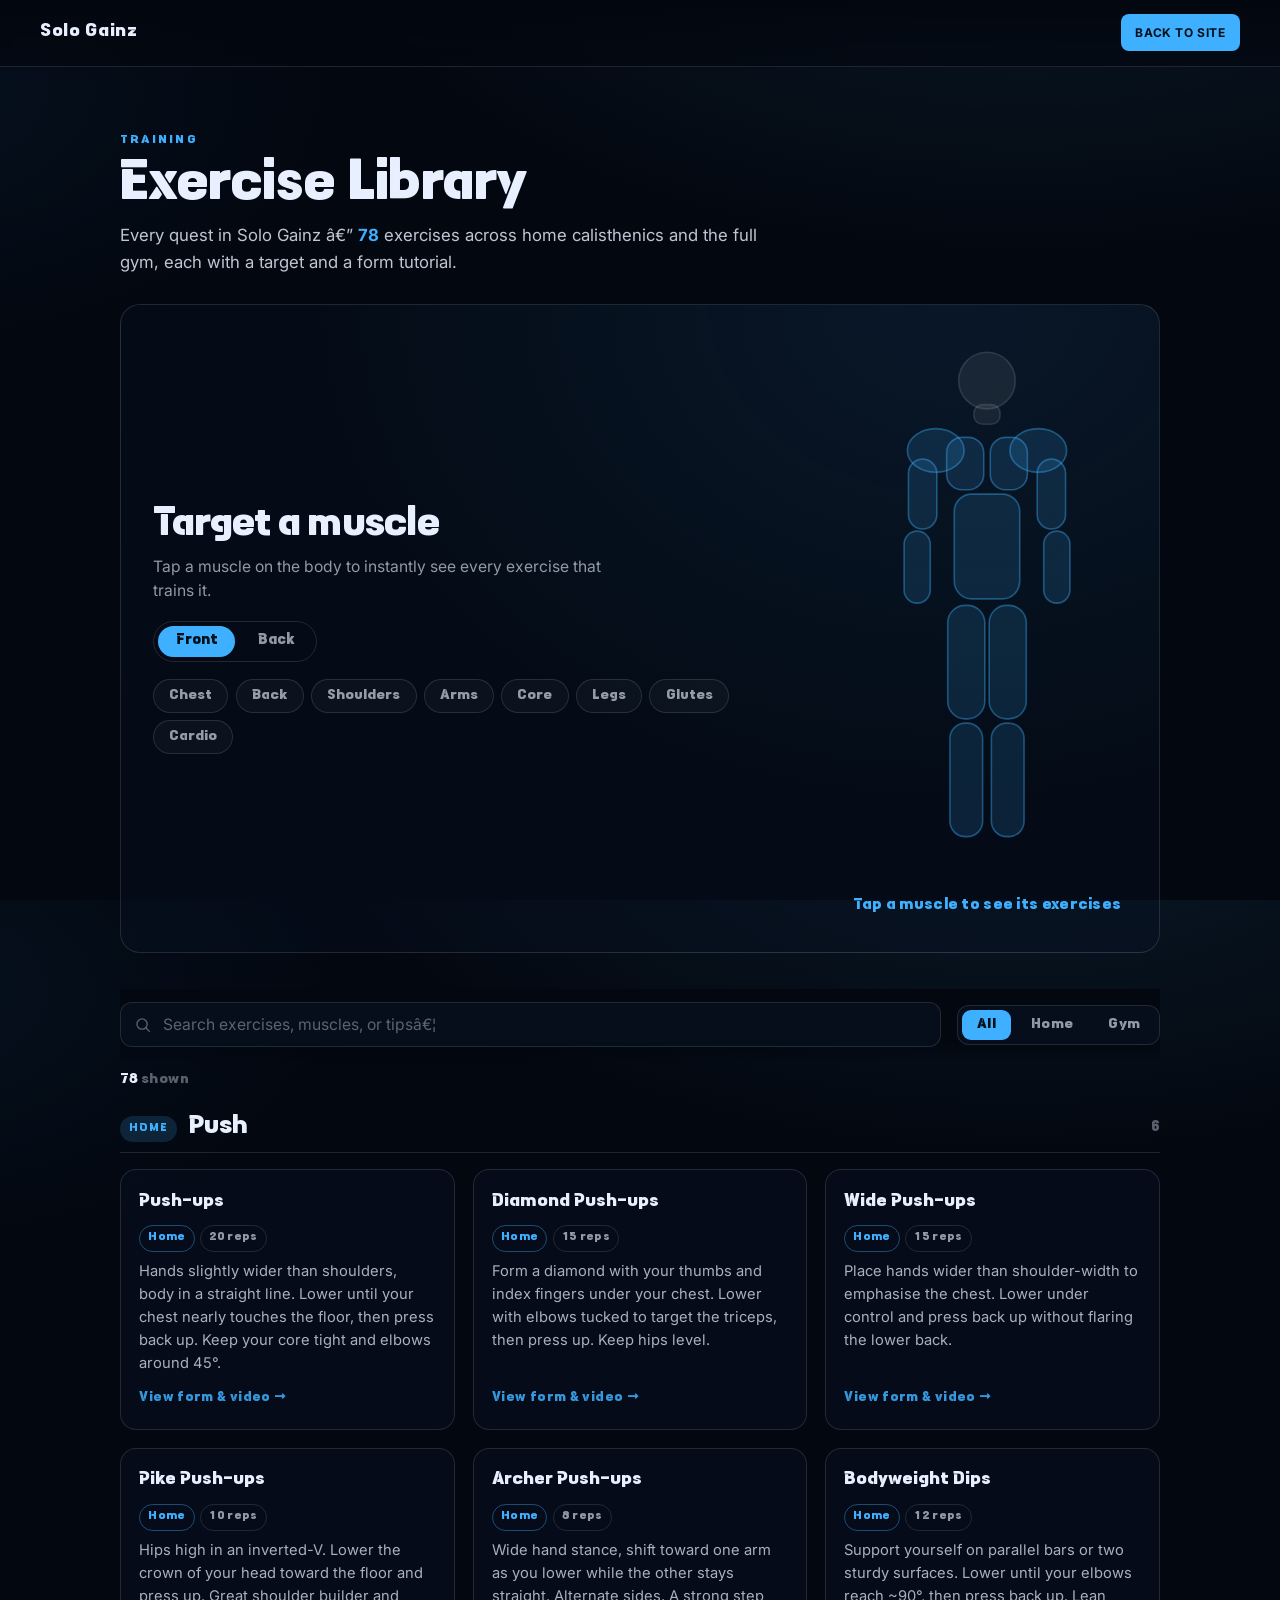
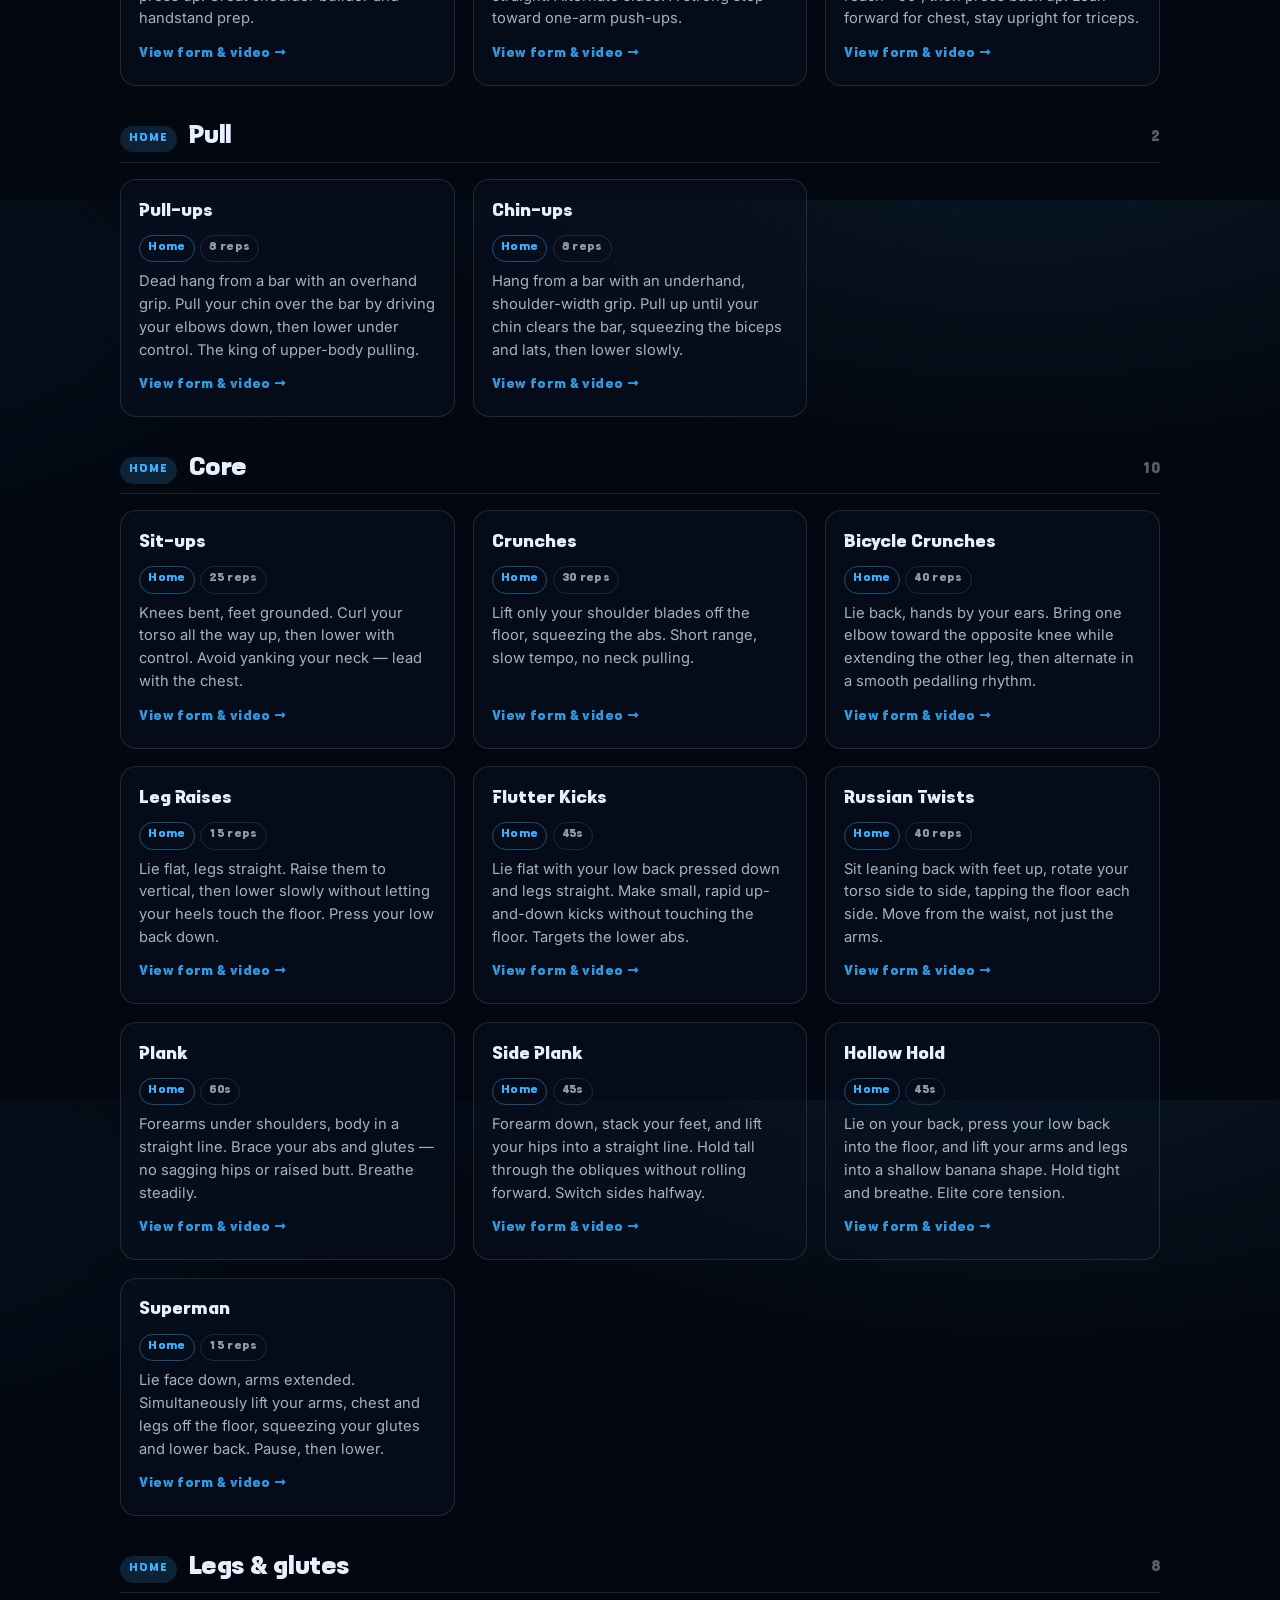
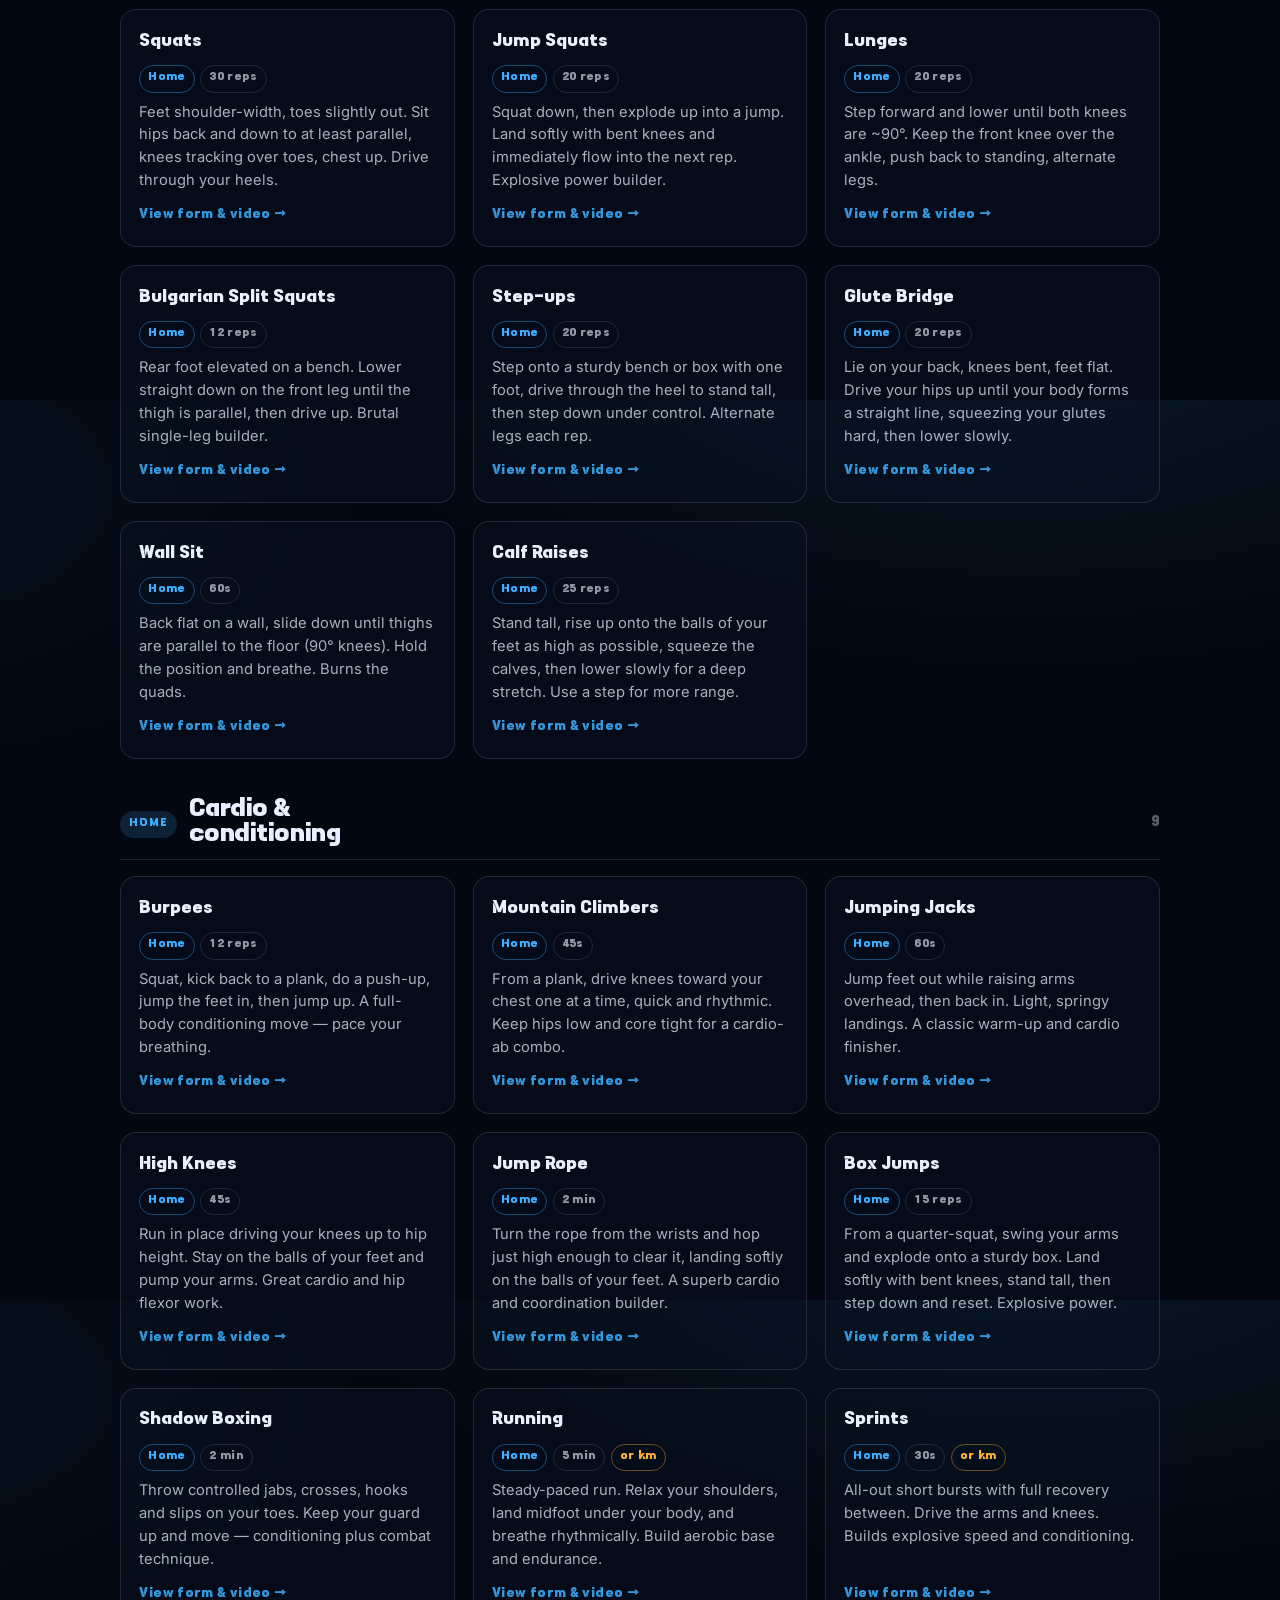
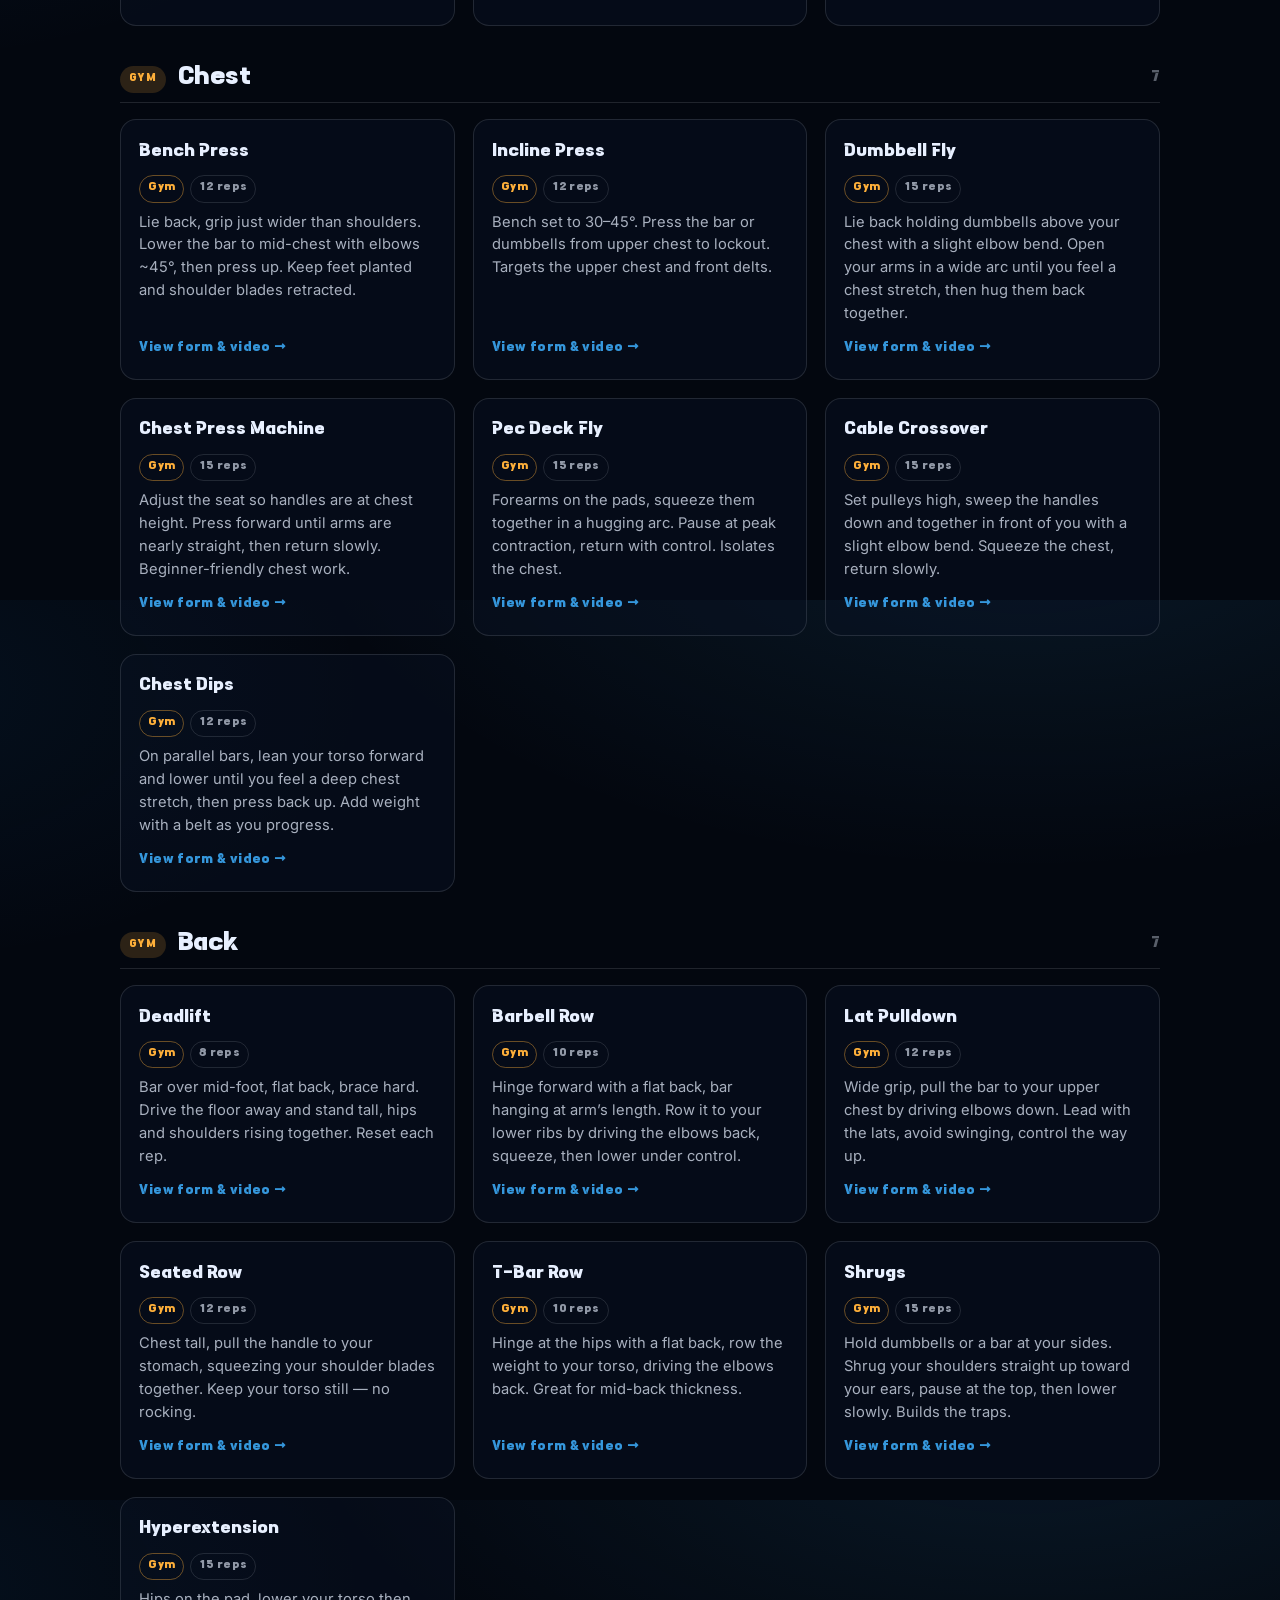
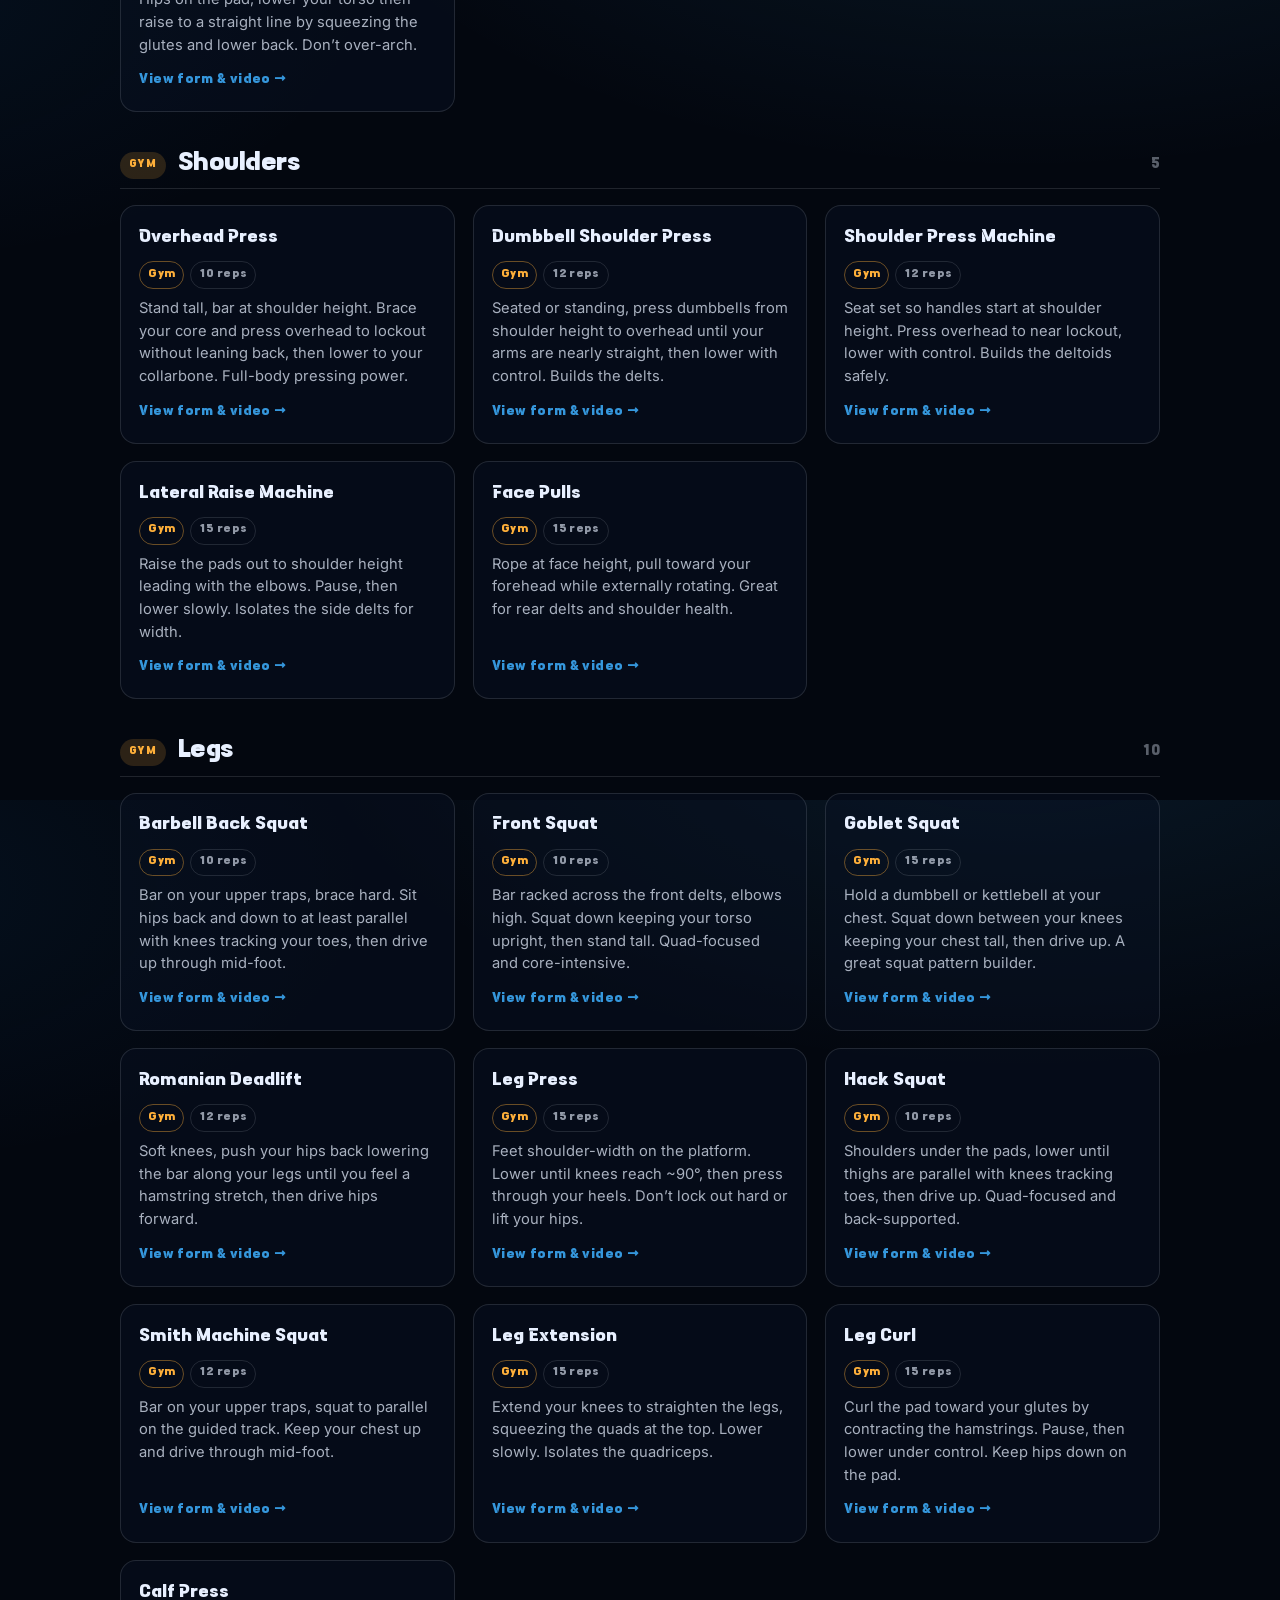
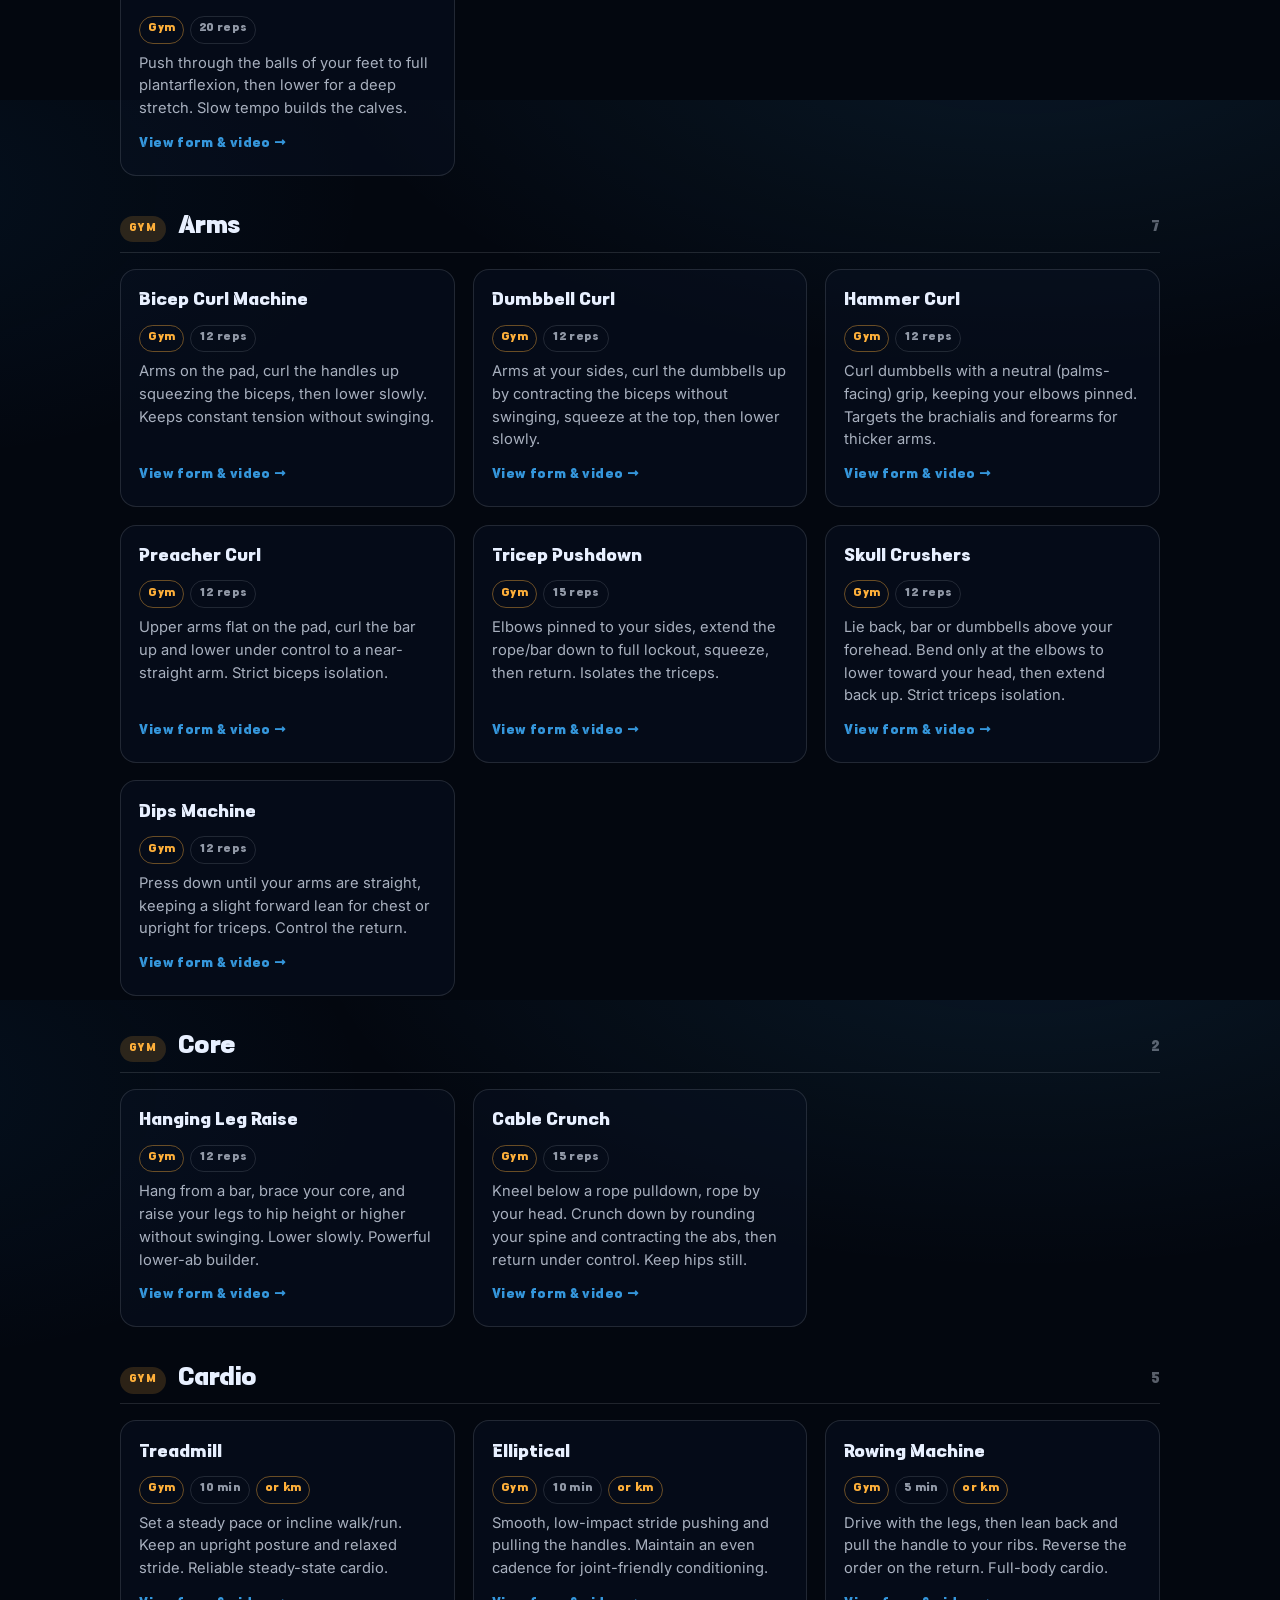
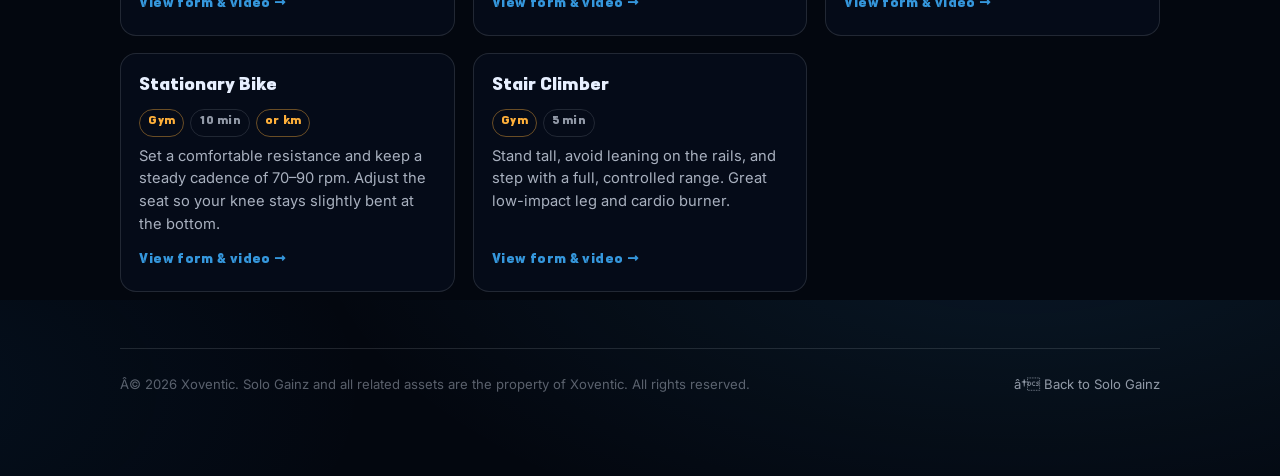
==== commit 33710a41: "Publish site + trailer for Solo Gainz 0.5.4+6" ====
--- a/library.html
+++ b/library.html
@@ -2,17 +2,17 @@
 <html lang="en">
 <head>
   <meta charset="UTF-8" />
-  <meta name="viewport" content="width=device-width, initial-scale=1.0" />
+  <meta name="viewport" content="width=device-width, initial-scale=1.0, viewport-fit=cover" />
   <meta name="referrer" content="strict-origin-when-cross-origin" />
-  <meta name="description" content="Solo Gainz Training Library — every trainable exercise with goals and form tutorials, for home calisthenics and the full gym." />
+  <meta name="description" content="Solo Gainz Training Library â€” every trainable exercise with goals and form tutorials, for home calisthenics and the full gym." />
   <meta name="theme-color" content="#03070f" />
   <meta name="robots" content="index, follow" />
-  <title>Training Library — Solo Gainz</title>
+  <title>Training Library â€” Solo Gainz</title>
   <link rel="icon" href="app_icon.png" />
   <link rel="preconnect" href="https://fonts.googleapis.com" />
   <link rel="preconnect" href="https://fonts.gstatic.com" crossorigin />
   <link href="https://fonts.googleapis.com/css2?family=Space+Grotesk:wght@400;500;600;700&family=Inter:wght@300;400;500;600;700;800&family=Cairo:wght@400;500;600;700;800;900&display=swap" rel="stylesheet" />
-  <link rel="stylesheet" href="download-site.css" />
+  <link rel="stylesheet" href="site.css" />
 </head>
 <body class="legal lib">
   <header class="legal-chrome">
@@ -25,7 +25,7 @@
   <main class="lib-wrap">
     <p class="legal-kicker">Training</p>
     <h1 class="legal-title">Exercise Library</h1>
-    <p class="lib-sub">Every quest in Solo Gainz — <strong id="libCount">0</strong> exercises across home calisthenics and the full gym, each with a target and a form tutorial.</p>
+    <p class="lib-sub">Every quest in Solo Gainz â€” <strong id="libCount">0</strong> exercises across home calisthenics and the full gym, each with a target and a form tutorial.</p>
 
     <section class="bodymap" id="bodyMap">
       <div class="bodymap__intro">
@@ -110,7 +110,7 @@
     <div class="lib-controls">
       <div class="lib-search">
         <svg viewBox="0 0 24 24" fill="none" stroke="currentColor" stroke-width="1.8" stroke-linecap="round" stroke-linejoin="round" aria-hidden="true"><circle cx="11" cy="11" r="7"/><path d="M21 21l-4.3-4.3"/></svg>
-        <input id="libSearch" type="search" placeholder="Search exercises, muscles, or tips…" aria-label="Search exercises" />
+        <input id="libSearch" type="search" placeholder="Search exercises, muscles, or tipsâ€¦" aria-label="Search exercises" />
       </div>
       <div class="lib-tabs" id="libTabs" role="group" aria-label="Filter">
         <button type="button" data-filter="all" class="is-on">All</button>
@@ -122,7 +122,7 @@
     <p class="lib-showing">
       <strong id="libShown">0</strong> shown
       <button type="button" class="bm-clear" id="bmClear" hidden>
-        <span id="bmActiveLabel"></span> ✕
+        <span id="bmActiveLabel"></span> âœ•
       </button>
     </p>
 
@@ -130,8 +130,8 @@
     <p id="libEmpty" class="lib-empty" hidden>No exercises match your search.</p>
 
     <div class="legal-foot">
-      <span>© 2026 Xoventic. Solo Gainz and all related assets are the property of Xoventic. All rights reserved.</span>
-      <a href="index.html">← Back to Solo Gainz</a>
+      <span>Â© 2026 Xoventic. Solo Gainz and all related assets are the property of Xoventic. All rights reserved.</span>
+      <a href="index.html">â† Back to Solo Gainz</a>
     </div>
   </main>
 
--- a/site.css
+++ b/site.css
@@ -0,0 +1,3145 @@
+@font-face {
+  font-family: "Tenada";
+  src: url("fonts/Tenada.ttf") format("truetype");
+  font-weight: 100 900;
+  font-display: swap;
+}
+
+:root {
+  --void: #03070f;
+  --ink: #07111f;
+  --steel: #0e1a2e;
+  --line: rgba(232, 240, 255, 0.12);
+  --text: #e8f0ff;
+  --mute: rgba(232, 240, 255, 0.62);
+  --faint: rgba(232, 240, 255, 0.38);
+  --signal: #3eb0ff;
+  --signal-deep: #1578d4;
+  --heat: #ffb03a;
+  --brick: #4a1f1f;
+  --font-mega: "Tenada", "Space Grotesk", system-ui, sans-serif;
+  --font-display: "Tenada", "Space Grotesk", system-ui, sans-serif;
+  --font-body: "Inter", system-ui, -apple-system, sans-serif;
+  /* Dedicated, highly legible reading face for the legal documents. */
+  --font-legal: "Newsreader", Georgia, "Times New Roman", serif;
+  --font-legal-ui: "Inter", system-ui, sans-serif;
+  --chrome-h: 64px;
+  /* Ground line sits low, near the panel bottom; characters anchor to it. */
+  --road-bottom: clamp(20px, 4.5vh, 42px);
+  /* Space reserved at the bottom of every panel for the traveling hunter, so
+     section content never overlaps the model. */
+  --road-lane: clamp(240px, 32vh, 380px);
+}
+
+*, *::before, *::after { box-sizing: border-box; }
+
+html { height: 100%; }
+
+body {
+  margin: 0;
+  min-height: 100%;
+  background: var(--void);
+  color: var(--text);
+  font-family: var(--font-body);
+}
+
+/* The horizontal one‑screen landing page locks scroll; legal pages scroll normally. */
+body.track-page {
+  height: 100%;
+  overflow: hidden;
+}
+
+@media (prefers-reduced-motion: reduce) {
+  * {
+    animation: none !important;
+    transition: none !important;
+    scroll-behavior: auto !important;
+  }
+}
+
+.noise {
+  position: fixed;
+  inset: 0;
+  z-index: 50;
+  pointer-events: none;
+  opacity: 0.045;
+  background-image: url("data:image/svg+xml,%3Csvg viewBox='0 0 200 200' xmlns='http://www.w3.org/2000/svg'%3E%3Cfilter id='n'%3E%3CfeTurbulence type='fractalNoise' baseFrequency='0.85' numOctaves='3' stitchTiles='stitch'/%3E%3C/filter%3E%3Crect width='100%25' height='100%25' filter='url(%23n)'/%3E%3C/svg%3E");
+  mix-blend-mode: overlay;
+}
+
+/* ── Chrome ─────────────────────────────────────────────────────────────── */
+
+.chrome {
+  position: fixed;
+  top: 0;
+  left: 0;
+  right: 0;
+  z-index: 40;
+  height: var(--chrome-h);
+  display: grid;
+  grid-template-columns: auto 1fr auto;
+  align-items: center;
+  gap: 1.25rem;
+  padding: 0 clamp(1rem, 3vw, 2rem);
+  padding-top: env(safe-area-inset-top, 0px);
+  padding-left: max(clamp(1rem, 3vw, 2rem), env(safe-area-inset-left, 0px));
+  padding-right: max(clamp(1rem, 3vw, 2rem), env(safe-area-inset-right, 0px));
+  background: linear-gradient(180deg, rgba(3, 7, 15, 0.92), rgba(3, 7, 15, 0.55) 70%, transparent);
+}
+
+.chrome__brand {
+  display: inline-flex;
+  align-items: center;
+  gap: 0.65rem;
+  text-decoration: none;
+  color: var(--text);
+  font-family: var(--font-mega);
+  font-size: 1.35rem;
+  letter-spacing: 0.04em;
+}
+
+.chrome__brand img {
+  width: 32px;
+  height: 32px;
+  border-radius: 9px;
+  object-fit: cover;
+}
+
+.chrome__rail {
+  height: 2px;
+  background: rgba(232, 240, 255, 0.1);
+  border-radius: 999px;
+  overflow: hidden;
+}
+
+.chrome__fill {
+  height: 100%;
+  width: 0%;
+  background: var(--signal);
+  transition: width 0.08s linear;
+}
+
+/* Language + Download are one linked segmented bar sharing the signal look. */
+.chrome__actions {
+  display: inline-flex;
+  align-items: stretch;
+  background: var(--signal);
+  clip-path: polygon(8px 0, 100% 0, calc(100% - 8px) 100%, 0 100%);
+  transition: filter 0.18s ease, transform 0.18s ease;
+}
+
+.chrome__lang,
+.chrome__apk {
+  display: inline-flex;
+  align-items: center;
+  justify-content: center;
+  text-align: center;
+  text-decoration: none;
+  color: #041018;
+  font-family: "Cairo", "Inter", system-ui, sans-serif;
+  font-weight: 700;
+  font-size: 0.78rem;
+  line-height: 1;
+  letter-spacing: 0.04em;
+  text-transform: uppercase;
+  padding: 0.55rem 0.9rem;
+  background: transparent;
+  border: none;
+  cursor: pointer;
+  transition: background 0.18s ease;
+}
+
+/* Fixed widths so switching between Arabic/English labels never resizes the
+   bar (e.g. "العربية"↔"English", "Download"↔"تحميل"). */
+.chrome__lang {
+  min-width: 5.75rem;
+  border-right: 1px solid rgba(4, 16, 24, 0.28);
+}
+
+.chrome__apk {
+  min-width: 6.5rem;
+}
+
+.chrome__lang:hover,
+.chrome__apk:hover,
+.chrome__lang:focus-visible,
+.chrome__apk:focus-visible {
+  background: rgba(4, 16, 24, 0.12);
+  outline: none;
+}
+
+.chrome__actions:hover {
+  transform: translateY(-1px);
+  filter: drop-shadow(2px 0 0 #fff) drop-shadow(-2px 0 0 #fff)
+    drop-shadow(0 2px 0 #fff) drop-shadow(0 -2px 0 #fff)
+    drop-shadow(1.5px 1.5px 0 #fff) drop-shadow(-1.5px 1.5px 0 #fff)
+    drop-shadow(1.5px -1.5px 0 #fff) drop-shadow(-1.5px -1.5px 0 #fff)
+    drop-shadow(0 0 6px rgba(255, 255, 255, 0.55));
+}
+
+/* ── Arabic / RTL ───────────────────────────────────────────────────────── */
+
+html.lang-ar body,
+html.lang-ar p,
+html.lang-ar li,
+html.lang-ar a,
+html.lang-ar button,
+html.lang-ar span,
+html.lang-ar h2,
+html.lang-ar h3,
+html.lang-ar .kicker,
+html.lang-ar .lead,
+html.lang-ar .body,
+html.lang-ar .dl-modal__title {
+  font-family: "Cairo", "Tajawal", system-ui, sans-serif;
+}
+
+/* Keep the Latin brand wordmarks in the display face even in Arabic mode. */
+html.lang-ar .mega,
+html.lang-ar .chrome__brand,
+html.lang-ar .chrome__brand span,
+html.lang-ar .site-footer__name {
+  font-family: var(--font-mega);
+}
+
+/* Arabic keeps the same LTR layout — only the text and font change. */
+
+/* ── Download modal ─────────────────────────────────────────────────────── */
+
+.dl-modal {
+  position: fixed;
+  inset: 0;
+  z-index: 100;
+  display: grid;
+  place-items: center;
+  padding: max(1.25rem, env(safe-area-inset-top, 0px))
+    max(1.25rem, env(safe-area-inset-right, 0px))
+    max(1.25rem, env(safe-area-inset-bottom, 0px))
+    max(1.25rem, env(safe-area-inset-left, 0px));
+}
+
+.dl-modal[hidden] { display: none; }
+
+.dl-modal__backdrop {
+  position: absolute;
+  inset: 0;
+  background: rgba(3, 7, 15, 0.72);
+  backdrop-filter: blur(6px);
+  animation: dl-fade 0.25s ease both;
+}
+
+.dl-modal__panel {
+  position: relative;
+  width: min(92vw, 440px);
+  max-height: min(88vh, 640px);
+  overflow-y: auto;
+  overscroll-behavior: contain;
+  background: #0a1220;
+  border: 1px solid rgba(62, 176, 255, 0.25);
+  border-radius: 16px;
+  padding: 1.6rem 1.5rem max(1.5rem, env(safe-area-inset-bottom, 0px));
+  box-shadow: 0 24px 60px rgba(0, 0, 0, 0.6);
+  animation: dl-pop 0.32s cubic-bezier(0.34, 1.56, 0.64, 1) both;
+}
+
+.dl-modal__close {
+  position: absolute;
+  top: 0.75rem;
+  right: 0.9rem;
+  background: none;
+  border: none;
+  color: var(--text);
+  font-size: 1.6rem;
+  line-height: 1;
+  cursor: pointer;
+  opacity: 0.6;
+  transition: opacity 0.18s ease, transform 0.18s ease;
+}
+
+.dl-modal__close:hover {
+  opacity: 1;
+  transform: rotate(90deg);
+}
+
+.dl-modal__title {
+  font-family: var(--font-mega, var(--font-display));
+  font-size: 1.6rem;
+  margin: 0.15rem 0 1.2rem;
+}
+
+.dl-modal__options {
+  display: flex;
+  flex-direction: column;
+  gap: 0.85rem;
+}
+
+.dl-option {
+  display: flex;
+  align-items: center;
+  gap: 0.9rem;
+  width: 100%;
+  text-align: left;
+  text-decoration: none;
+  color: var(--text);
+  font-family: inherit;
+  background: rgba(232, 240, 255, 0.04);
+  border: 1px solid rgba(232, 240, 255, 0.12);
+  border-radius: 12px;
+  padding: 0.85rem 1rem;
+  cursor: pointer;
+  transition: transform 0.18s ease, border-color 0.18s ease,
+    background 0.18s ease;
+}
+
+.dl-option:not(.dl-option--soon):hover {
+  transform: translateY(-2px);
+  border-color: var(--signal);
+  background: rgba(62, 176, 255, 0.1);
+}
+
+.dl-option__icon {
+  display: inline-flex;
+  align-items: center;
+  justify-content: center;
+  width: 2rem;
+  flex: none;
+  color: var(--signal);
+}
+
+.dl-option__icon svg {
+  width: 1.6rem;
+  height: 1.6rem;
+  display: block;
+}
+
+.dl-option--soon .dl-option__icon {
+  color: var(--text);
+}
+
+.dl-option__body {
+  display: flex;
+  flex-direction: column;
+  gap: 0.15rem;
+  flex: 1 1 auto;
+}
+
+.dl-option__name {
+  font-weight: 700;
+  font-size: 1rem;
+}
+
+.dl-option__meta {
+  font-size: 0.75rem;
+  opacity: 0.6;
+}
+
+.dl-option__cta {
+  font-size: 0.72rem;
+  font-weight: 700;
+  letter-spacing: 0.04em;
+  text-transform: uppercase;
+  color: var(--signal);
+  flex: none;
+}
+
+.dl-option--soon {
+  opacity: 0.5;
+  cursor: not-allowed;
+}
+
+.dl-option--soon .dl-option__cta {
+  color: var(--text);
+  opacity: 0.7;
+}
+
+@keyframes dl-fade {
+  from { opacity: 0; }
+  to { opacity: 1; }
+}
+
+@keyframes dl-pop {
+  from { opacity: 0; transform: translateY(12px) scale(0.96); }
+  to { opacity: 1; transform: translateY(0) scale(1); }
+}
+
+/* ── Dots + hint ────────────────────────────────────────────────────────── */
+
+.dots {
+  position: fixed;
+  right: clamp(0.75rem, 2vw, 1.5rem);
+  top: 50%;
+  transform: translateY(-50%);
+  z-index: 40;
+  display: flex;
+  flex-direction: column;
+  gap: 0.55rem;
+}
+
+.dots button {
+  width: 10px;
+  height: 10px;
+  padding: 0;
+  border: 1px solid rgba(232, 240, 255, 0.35);
+  background: transparent;
+  border-radius: 2px;
+  cursor: pointer;
+  transition: transform 0.3s cubic-bezier(0.34, 1.56, 0.64, 1),
+    background 0.25s ease, border-color 0.25s ease, border-radius 0.3s ease;
+}
+
+.dots button:hover {
+  border-color: var(--signal);
+  transform: rotate(45deg) scale(1.1);
+}
+
+.dots button.is-active {
+  background: var(--signal);
+  border-color: var(--signal);
+  transform: rotate(45deg) scale(1.45);
+  animation: dot-pulse 1.8s ease-in-out infinite;
+}
+
+@keyframes dot-pulse {
+  0%, 100% {
+    box-shadow: 0 0 0 0 rgba(62, 176, 255, 0.5);
+  }
+  50% {
+    box-shadow: 0 0 0 5px rgba(62, 176, 255, 0);
+  }
+}
+
+.hint {
+  position: fixed;
+  bottom: 1.25rem;
+  left: 50%;
+  transform: translateX(-50%);
+  z-index: 40;
+  display: inline-flex;
+  align-items: center;
+  gap: 0.6rem;
+  padding: 0.45rem 0.85rem;
+  font-size: 0.72rem;
+  letter-spacing: 0.14em;
+  text-transform: uppercase;
+  color: var(--faint);
+  border: 1px solid var(--line);
+  background: rgba(3, 7, 15, 0.55);
+  backdrop-filter: blur(8px);
+  animation: hintPulse 2.4s ease-in-out infinite;
+  pointer-events: none;
+}
+
+.hint.is-gone {
+  opacity: 0;
+  visibility: hidden;
+  transition: opacity 0.4s ease, visibility 0.4s;
+}
+
+@keyframes hintPulse {
+  0%, 100% { transform: translateX(-50%) translateY(0); }
+  50% { transform: translateX(-50%) translateY(-4px); }
+}
+
+/* ── Horizontal track ───────────────────────────────────────────────────── */
+
+.track {
+  display: flex;
+  height: 100vh;
+  height: 100dvh;
+  overflow-x: auto;
+  overflow-y: hidden;
+  scroll-snap-type: x mandatory;
+  scroll-behavior: smooth;
+  -webkit-overflow-scrolling: touch;
+  outline: none;
+  scrollbar-width: none;
+}
+
+.track::-webkit-scrollbar { display: none; }
+
+.panel {
+  position: relative;
+  flex: 0 0 100vw;
+  width: 100vw;
+  height: 100%;
+  scroll-snap-align: start;
+  scroll-snap-stop: always;
+  overflow: hidden;
+  isolation: isolate;
+}
+
+/* Shared arena floor/wall strip the hunter runs against — same on every
+   section (mirrors the intro arena). */
+.panel::before {
+  content: "";
+  position: absolute;
+  left: 0;
+  right: 0;
+  bottom: 0;
+  height: 34%;
+  z-index: 1;
+  pointer-events: none;
+  background:
+    linear-gradient(180deg, transparent, rgba(3, 7, 15, 0.85)),
+    repeating-linear-gradient(90deg, rgba(232, 240, 255, 0.04) 0 2px, transparent 2px 36px);
+  border-top: 1px solid rgba(62, 176, 255, 0.22);
+}
+
+/* Continuous glowing ground line across every section. */
+.panel::after {
+  content: "";
+  position: absolute;
+  left: 0;
+  right: 0;
+  bottom: var(--road-bottom);
+  height: 2px;
+  z-index: 1;
+  pointer-events: none;
+  background: linear-gradient(
+    90deg,
+    transparent,
+    rgba(126, 207, 255, 0.55) 12%,
+    rgba(126, 207, 255, 0.55) 88%,
+    transparent
+  );
+  box-shadow: 0 0 16px rgba(62, 176, 255, 0.45),
+    0 0 40px rgba(62, 176, 255, 0.2);
+}
+
+/* The hunter that travels the road through each section. It walks smoothly
+   between waypoints (animated `left`); the sprint-off exit animates transform.
+   Entering a section repositions instantly (transition disabled in JS). */
+.road-runner {
+  position: absolute;
+  bottom: var(--road-bottom);
+  left: 14%;
+  width: min(70%, 480px);
+  z-index: 3;
+  transform: translate(-50%, 0);
+  transition: left 0.75s cubic-bezier(0.45, 0, 0.25, 1);
+  will-change: left, transform;
+  pointer-events: none;
+}
+
+.road-runner canvas {
+  display: block;
+  width: 100%;
+  height: auto;
+  image-rendering: pixelated;
+  image-rendering: crisp-edges;
+  filter: drop-shadow(0 14px 22px rgba(0, 0, 0, 0.5));
+}
+
+/* Intro hunter is a touch larger. */
+.road-runner--hero {
+  width: min(70%, 480px);
+}
+
+.road-runner.is-sprintoff {
+  transition: transform 0.7s cubic-bezier(0.4, 0, 0.7, 0.2),
+    opacity 0.5s ease;
+  transform: translate(-50%, 0) translateX(92vw);
+  opacity: 0;
+}
+
+/* Sleep "Zzz" for the final resting hunter. */
+.rr-zzz {
+  position: absolute;
+  inset: 0;
+  opacity: 0;
+  transition: opacity 0.5s ease;
+}
+
+.road-runner.is-sleeping .rr-zzz {
+  opacity: 1;
+}
+
+.panel__inner {
+  position: relative;
+  z-index: 2;
+  height: 100%;
+  padding: calc(var(--chrome-h) + 2rem + env(safe-area-inset-top, 0px))
+    max(clamp(1.25rem, 5vw, 5rem), env(safe-area-inset-right, 0px))
+    var(--road-lane)
+    max(clamp(1.25rem, 5vw, 5rem), env(safe-area-inset-left, 0px));
+  display: flex;
+  /* "safe" keeps content pinned below the header instead of overflowing up
+     under it when a section is taller than the available height. */
+  align-items: safe center;
+}
+
+.panel__bg {
+  position: absolute;
+  inset: 0;
+  z-index: 0;
+  pointer-events: none;
+}
+
+.panel__bg--arena {
+  background:
+    radial-gradient(ellipse 60% 50% at 30% 70%, rgba(62, 176, 255, 0.16), transparent 60%),
+    radial-gradient(ellipse 40% 40% at 80% 20%, rgba(255, 176, 58, 0.08), transparent 55%),
+    linear-gradient(180deg, #07111f 0%, #03070f 100%);
+}
+
+.panel__bg--brick {
+  background:
+    linear-gradient(90deg, rgba(3, 7, 15, 0.55), rgba(3, 7, 15, 0.82)),
+    repeating-linear-gradient(0deg, #3a1818 0 22px, #2a1010 22px 24px),
+    repeating-linear-gradient(90deg, #4a2222 0 54px, #2e1414 54px 56px);
+  filter: brightness(0.55) saturate(0.65);
+}
+
+.panel--quests {
+  background:
+    radial-gradient(circle at 75% 40%, rgba(62, 176, 255, 0.12), transparent 45%),
+    var(--ink);
+}
+
+.panel--engine {
+  background:
+    radial-gradient(circle at 20% 80%, rgba(255, 176, 58, 0.1), transparent 40%),
+    linear-gradient(135deg, #03070f, #0a1528 55%, #03070f);
+}
+
+.panel--shots {
+  background:
+    radial-gradient(ellipse at 50% 20%, rgba(62, 176, 255, 0.14), transparent 55%),
+    linear-gradient(180deg, #05101f, #03070f);
+}
+
+.panel--get {
+  background:
+    radial-gradient(ellipse at 50% 30%, rgba(62, 176, 255, 0.18), transparent 55%),
+    #02050c;
+}
+
+.panel--trailer {
+  background:
+    radial-gradient(ellipse at 55% 45%, rgba(62, 176, 255, 0.14), transparent 52%),
+    linear-gradient(160deg, #03070f, #081222 50%, #03070f);
+}
+
+.trailer {
+  display: grid;
+  grid-template-columns: minmax(0, 0.9fr) minmax(0, 1.1fr);
+  gap: clamp(1.5rem, 4vw, 3.5rem);
+  align-items: center;
+  width: min(1180px, 92vw);
+}
+
+.trailer__copy {
+  text-align: left;
+}
+
+.trailer__copy h2 {
+  margin: 0 0 0.85rem;
+  font-family: var(--font-display);
+  font-size: clamp(1.8rem, 3.4vw, 2.85rem);
+  line-height: 1.05;
+  letter-spacing: -0.02em;
+  color: var(--text);
+  max-width: 14ch;
+}
+
+.trailer__stage {
+  width: 100%;
+}
+
+.trailer__video {
+  display: block;
+  width: 100%;
+  aspect-ratio: 16 / 9;
+  border: 1px solid rgba(255, 255, 255, 0.1);
+  background: #000;
+  box-shadow: 0 16px 40px rgba(0, 0, 0, 0.4);
+  object-fit: contain;
+}
+
+@media (max-width: 900px), (pointer: coarse) {
+  .trailer {
+    grid-template-columns: 1fr;
+    width: min(680px, 100%);
+    justify-items: center;
+    text-align: center;
+  }
+
+  .trailer__copy {
+    text-align: center;
+  }
+
+  .trailer__copy h2,
+  .trailer__copy .body,
+  .trailer__copy .kicker {
+    margin-inline: auto;
+    max-width: none;
+  }
+}
+
+/* ── Type ───────────────────────────────────────────────────────────────── */
+
+.kicker {
+  margin: 0 0 0.85rem;
+  font-family: var(--font-display);
+  font-size: 0.78rem;
+  font-weight: 700;
+  letter-spacing: 0.2em;
+  text-transform: uppercase;
+  color: var(--signal);
+}
+
+.mega {
+  margin: 0;
+  font-family: var(--font-mega);
+  font-weight: 700;
+  font-size: clamp(4.2rem, 14vw, 9.5rem);
+  line-height: 0.95;
+  padding-top: 0.14em;
+  letter-spacing: 0.01em;
+  background: linear-gradient(180deg, #fff 10%, #8fd0ff 100%);
+  -webkit-background-clip: text;
+  background-clip: text;
+  color: transparent;
+}
+
+.mega--sm {
+  font-size: clamp(2.6rem, 7vw, 4.6rem);
+  line-height: 1.02;
+}
+
+h2 {
+  margin: 0 0 1rem;
+  font-family: var(--font-display);
+  font-weight: 700;
+  font-size: clamp(1.8rem, 4.2vw, 3.1rem);
+  line-height: 1.05;
+  letter-spacing: -0.02em;
+  max-width: 14ch;
+}
+
+.lead, .body {
+  margin: 0;
+  color: var(--mute);
+  font-family: var(--font-display);
+  font-size: clamp(1rem, 1.5vw, 1.12rem);
+  line-height: 1.5;
+  font-weight: 500;
+  letter-spacing: 0.2px;
+  max-width: 36ch;
+}
+
+/* ── Intro ──────────────────────────────────────────────────────────────── */
+
+.intro {
+  position: relative;
+  align-self: stretch;
+  width: 100%;
+  display: flex;
+  flex-direction: column;
+  align-items: flex-start;
+  justify-content: flex-start;
+}
+
+/* Title block sits at the top-left in normal flow — the panel's top padding
+   already clears the fixed header, so nothing overlaps it. */
+.intro__text {
+  z-index: 2;
+  text-align: left;
+  max-width: min(92%, 640px);
+}
+
+/* Title left, long-form about card right. */
+.intro__head {
+  z-index: 2;
+  width: 100%;
+  display: flex;
+  align-items: flex-start;
+  justify-content: space-between;
+  gap: clamp(1.5rem, 5vw, 4rem);
+  flex-wrap: wrap;
+}
+
+/* Smaller, non-clipping intro title (the full-size .mega is used elsewhere). */
+.intro__text .mega {
+  font-size: clamp(2.8rem, 8vw, 5.8rem);
+  line-height: 1.04;
+  padding-top: 0.18em;
+  overflow: visible;
+}
+
+.intro__about {
+  flex: 1 1 560px;
+  max-width: 720px;
+  padding: 1.6rem 1.9rem;
+  background: rgba(10, 18, 32, 0.55);
+  border: 1px solid rgba(62, 176, 255, 0.18);
+  border-radius: 14px;
+  backdrop-filter: blur(6px);
+}
+
+.intro__about .kicker {
+  margin-bottom: 0.6rem;
+}
+
+.intro__about-text {
+  margin: 0 0 0.7rem;
+  color: var(--mute);
+  font-family: var(--font-body);
+  font-size: clamp(0.9rem, 1.1vw, 1rem);
+  line-height: 1.55;
+}
+
+.intro__about-text strong {
+  color: var(--text);
+  font-weight: 600;
+}
+
+.intro__points {
+  list-style: none;
+  margin: 0.9rem 0 0;
+  padding: 0;
+  display: grid;
+  gap: 0.5rem;
+}
+
+.intro__points li {
+  position: relative;
+  padding-left: 1.4rem;
+  color: var(--text);
+  font-size: 0.9rem;
+}
+
+.intro__points li::before {
+  content: "";
+  position: absolute;
+  left: 0;
+  top: 0.45em;
+  width: 8px;
+  height: 8px;
+  border-radius: 2px;
+  background: var(--signal);
+  transform: rotate(45deg);
+  box-shadow: 0 0 8px rgba(62, 176, 255, 0.6);
+}
+
+
+.cta-row {
+  margin-top: 1.75rem;
+  display: flex;
+  flex-wrap: wrap;
+  gap: 0.75rem;
+}
+
+.apk-btn {
+  display: inline-flex;
+  align-items: center;
+  justify-content: center;
+  gap: 0.7rem;
+  max-width: 100%;
+  text-decoration: none;
+  color: #041018;
+  font-family: var(--font-display);
+  font-weight: 700;
+  font-size: 0.95rem;
+  padding: 1rem 1.45rem 1rem 1.15rem;
+  background: linear-gradient(120deg, #7ecfff, var(--signal) 40%, var(--signal-deep));
+  clip-path: polygon(12px 0, 100% 0, calc(100% - 12px) 100%, 0 100%);
+  box-shadow: 0 16px 40px rgba(62, 176, 255, 0.28);
+  transition: transform 0.2s ease, box-shadow 0.2s ease;
+}
+
+.apk-btn:hover,
+.apk-btn:focus-visible {
+  transform: translateY(-3px);
+  box-shadow: 0 22px 48px rgba(62, 176, 255, 0.38);
+  outline: none;
+}
+
+.apk-btn--xl {
+  font-size: 1.05rem;
+  padding: 1.15rem 1.7rem 1.15rem 1.3rem;
+}
+
+.apk-btn__icon {
+  display: grid;
+  place-items: center;
+  width: 1.6rem;
+  height: 1.6rem;
+  background: rgba(4, 16, 24, 0.18);
+  font-size: 1rem;
+}
+
+/* ── Split layouts ──────────────────────────────────────────────────────── */
+
+.split {
+  width: 100%;
+  display: grid;
+  grid-template-columns: 1fr 1.1fr;
+  gap: clamp(1.5rem, 5vw, 4rem);
+  align-items: center;
+}
+
+.split--flip {
+  grid-template-columns: 1.15fr 0.85fr;
+}
+
+.split__stage {
+  position: relative;
+  min-height: 320px;
+  display: grid;
+  place-items: center;
+}
+
+.stage-sprite,
+#trainSprite {
+  width: min(100%, 360px);
+  height: auto;
+  image-rendering: pixelated;
+  image-rendering: crisp-edges;
+  filter: drop-shadow(0 18px 30px rgba(0, 0, 0, 0.5));
+}
+
+/* One big rank shield that shatters to reveal the next rank waiting behind it. */
+.shield-stage {
+  position: relative;
+  width: clamp(200px, 32vw, 330px);
+  margin: 0 auto;
+}
+
+.shield-back,
+.shield-main {
+  display: block;
+  width: 100%;
+  height: auto;
+  filter: drop-shadow(0 14px 26px rgba(0, 0, 0, 0.55));
+}
+
+.shield-back {
+  position: absolute;
+  inset: 0;
+  z-index: 1;
+}
+
+.shield-main {
+  position: relative;
+  z-index: 3;
+}
+
+.shield-main.is-gone { opacity: 0; }
+
+.shield-shards {
+  position: absolute;
+  inset: 0;
+  pointer-events: none;
+  z-index: 2;
+}
+
+.shield-piece {
+  position: absolute;
+  inset: 0;
+  background-size: 100% 100%;
+  background-repeat: no-repeat;
+  background-position: center;
+  opacity: 0;
+}
+
+.shield-shards.is-breaking .shield-piece {
+  animation: shatter 0.6s ease-out forwards;
+}
+
+@keyframes shatter {
+  0%   { opacity: 1; transform: translate(0, 0) rotate(0) scale(1); }
+  100% {
+    opacity: 0;
+    transform: translate(var(--tx, 0), var(--ty, 0)) rotate(var(--rot, 0)) scale(0.8);
+  }
+}
+
+.train-stage {
+  gap: 1.25rem;
+}
+
+.move-strip {
+  display: grid;
+  grid-template-columns: repeat(4, minmax(0, 1fr));
+  gap: 0.45rem;
+  width: 100%;
+  max-width: 460px;
+  z-index: 2;
+}
+
+.move-strip button {
+  border: 1px solid var(--line);
+  background: rgba(3, 7, 15, 0.55);
+  color: var(--mute);
+  font-family: var(--font-display);
+  font-size: 0.72rem;
+  font-weight: 600;
+  letter-spacing: 0.04em;
+  text-transform: uppercase;
+  text-align: center;
+  white-space: nowrap;
+  min-height: 44px;
+  padding: 0.6rem 0.4rem;
+  cursor: pointer;
+  clip-path: polygon(8px 0, 100% 0, calc(100% - 8px) 100%, 0 100%);
+  transition: background 0.2s ease, color 0.2s ease, border-color 0.2s ease;
+}
+
+.move-strip button.is-on,
+.move-strip button:hover {
+  color: #041018;
+  background: var(--heat);
+  border-color: var(--heat);
+}
+
+/* ── Engine duo ─────────────────────────────────────────────────────────── */
+
+.trio {
+  width: 100%;
+  display: grid;
+  grid-template-columns: 0.9fr 1.1fr;
+  gap: 2rem;
+  align-items: center;
+}
+
+/* Auto‑battle arena — two fighters inside a wide room. */
+.arena {
+  position: relative;
+  width: 100%;
+  height: min(46vh, 360px);
+  overflow: hidden;
+  border: 1px solid rgba(62, 176, 255, 0.28);
+  border-radius: 16px;
+  background:
+    linear-gradient(180deg, rgba(9, 19, 36, 0.55) 0%, rgba(3, 7, 15, 0.85) 62%, #04070e 100%),
+    linear-gradient(180deg, #0a1730, #050d1c);
+  box-shadow: inset 0 0 60px rgba(0, 0, 0, 0.6), 0 24px 48px rgba(0, 0, 0, 0.45);
+}
+
+/* Floor slab of the room */
+.arena__floor {
+  position: absolute;
+  left: 0;
+  right: 0;
+  bottom: 0;
+  height: 24%;
+  background:
+    linear-gradient(180deg, rgba(62, 176, 255, 0.06), transparent),
+    repeating-linear-gradient(90deg, rgba(232, 240, 255, 0.05) 0 2px, transparent 2px 40px);
+  border-top: 1px solid rgba(62, 176, 255, 0.4);
+  box-shadow: 0 -1px 18px rgba(62, 176, 255, 0.25);
+}
+
+.arena__fighter {
+  position: absolute;
+  bottom: 18%;
+  left: 50%;
+  width: auto;
+  height: auto;
+  transform: translateX(-50%);
+  image-rendering: pixelated;
+  image-rendering: crisp-edges;
+  filter: drop-shadow(0 12px 20px rgba(0, 0, 0, 0.5));
+  transition: left 0.55s ease, opacity 0.3s ease;
+}
+
+/* White respawn flash, like game revives */
+.arena__fighter.is-respawn {
+  animation: respawnFlash 0.9s ease-out;
+}
+
+@keyframes respawnFlash {
+  0%   { filter: brightness(0) invert(1) drop-shadow(0 0 20px #ffffff); opacity: 0.25; }
+  35%  { filter: brightness(0) invert(1) drop-shadow(0 0 16px #bfe3ff); opacity: 1; }
+  65%  { filter: brightness(1.8) drop-shadow(0 0 12px #bfe3ff); }
+  100% { filter: drop-shadow(0 12px 20px rgba(0, 0, 0, 0.5)); opacity: 1; }
+}
+
+.arena__shadow {
+  position: absolute;
+  bottom: calc(18% - 7px);
+  left: 50%;
+  width: 88px;
+  height: 16px;
+  transform: translateX(-50%);
+  background: radial-gradient(ellipse, rgba(0, 0, 0, 0.5), transparent 70%);
+  filter: blur(4px);
+  transition: left 0.55s ease, opacity 0.3s ease;
+}
+
+.arena__tag {
+  position: absolute;
+  top: 8%;
+  font-family: var(--font-display);
+  font-size: 0.72rem;
+  letter-spacing: 0.18em;
+  text-transform: uppercase;
+  color: var(--faint);
+}
+
+.arena__tag--a { left: 50%; transform: translateX(-50%); }
+
+/* ── Screens (phone mockups) ────────────────────────────────────────────── */
+
+.shots {
+  width: 100%;
+  flex-direction: column;
+  align-items: center;
+  justify-content: safe center;
+  gap: clamp(1rem, 3vh, 1.8rem);
+  text-align: center;
+}
+
+.shots__copy {
+  max-width: 40ch;
+  margin-inline: auto;
+}
+
+.shots__copy .kicker,
+.shots__copy h2,
+.shots__copy .body {
+  margin-left: auto;
+  margin-right: auto;
+  max-width: none;
+}
+
+.phone-row {
+  display: flex;
+  align-items: center;
+  justify-content: center;
+  gap: clamp(1rem, 3vw, 2.5rem);
+  width: 100%;
+  max-width: 100%;
+}
+
+.phone {
+  position: relative;
+  flex: 0 0 auto;
+  padding: 10px;
+  border-radius: 26px;
+  background: linear-gradient(160deg, #14243c, #060c17);
+  border: 1px solid rgba(232, 240, 255, 0.16);
+  box-shadow: 0 22px 44px rgba(0, 0, 0, 0.55);
+}
+
+/* Both devices are sized by HEIGHT (with a fixed aspect ratio) so they always
+   fit the section's vertical space and stay visually balanced side by side. */
+
+/* Big landscape device */
+.phone--landscape {
+  height: clamp(150px, 22vh, 240px);
+  aspect-ratio: 19 / 9;
+}
+
+/* Slim vertical device */
+.phone--portrait {
+  height: clamp(240px, 36vh, 360px);
+  aspect-ratio: 9 / 19;
+}
+
+.phone__notch { display: none; }
+
+.phone__screen {
+  position: relative;
+  width: 100%;
+  height: 100%;
+  border-radius: 16px;
+  overflow: hidden;
+  display: grid;
+  place-items: center;
+  background:
+    radial-gradient(circle at 50% 45%, rgba(62, 176, 255, 0.12), transparent 60%),
+    #050b16;
+}
+
+.phone__screen canvas {
+  grid-area: 1 / 1;
+  align-self: center;
+  justify-self: center;
+  width: auto;
+  height: auto;
+  max-width: 80%;
+  max-height: 70%;
+  image-rendering: pixelated;
+  image-rendering: crisp-edges;
+  filter: drop-shadow(0 8px 14px rgba(0, 0, 0, 0.5));
+}
+
+/* The landscape frame is short, so let the hunter use more of its height. */
+.phone--landscape .phone__screen canvas {
+  max-width: 40%;
+  max-height: 88%;
+}
+
+/* ── Get ────────────────────────────────────────────────────────────────── */
+
+.get {
+  width: min(720px, 100%);
+  margin: 0 auto;
+  flex-direction: column;
+  align-items: flex-start;
+  justify-content: safe center;
+  gap: 0.35rem;
+  position: relative;
+}
+
+.get__icon {
+  width: 60px;
+  height: 60px;
+  border-radius: 16px;
+  object-fit: cover;
+  margin-bottom: 0.5rem;
+  border: 2px solid #ffffff;
+  box-shadow: 0 18px 40px rgba(0, 0, 0, 0.45);
+}
+
+.specs {
+  list-style: none;
+  margin: 0.9rem 0 1.1rem;
+  padding: 0;
+  display: grid;
+  gap: 0.35rem;
+}
+
+.specs li {
+  color: var(--mute);
+  font-size: 0.95rem;
+}
+
+.specs em {
+  font-style: normal;
+  color: var(--text);
+  font-weight: 600;
+  display: inline-block;
+  min-width: 5.5rem;
+}
+
+.get__legal {
+  margin: 1.25rem 0 0;
+  font-size: 0.72rem;
+  line-height: 1.9;
+  color: var(--faint);
+  letter-spacing: 0.02em;
+}
+
+.get__legal a {
+  color: var(--mute);
+  text-decoration: none;
+  border-bottom: 1px solid rgba(232, 240, 255, 0.2);
+  padding-bottom: 1px;
+  transition: color 0.2s ease;
+}
+
+.get__legal a:hover { color: var(--signal); }
+.get__legal span { margin: 0 0.5rem; color: var(--faint); }
+
+.site-footer {
+  width: min(880px, 100%);
+  margin: 0 auto;
+  flex-direction: column;
+  align-items: stretch;
+  justify-content: safe center;
+  gap: 1.6rem;
+}
+
+.site-footer__top {
+  display: flex;
+  align-items: flex-start;
+  justify-content: space-between;
+  gap: 2rem;
+  flex-wrap: wrap;
+}
+
+.site-footer__brand {
+  display: flex;
+  align-items: center;
+  gap: 0.9rem;
+}
+
+.site-footer__logo {
+  width: 56px;
+  height: 56px;
+  border-radius: 14px;
+  object-fit: cover;
+  border: 2px solid #ffffff;
+  box-shadow: 0 14px 32px rgba(0, 0, 0, 0.45);
+}
+
+.site-footer__name {
+  margin: 0;
+  font-family: var(--font-display);
+  font-weight: 700;
+  font-size: 1.35rem;
+  letter-spacing: 0.02em;
+}
+
+.site-footer__tag {
+  margin: 0.15rem 0 0;
+  color: var(--mute);
+  font-size: 0.85rem;
+}
+
+.site-footer__nav {
+  display: grid;
+  grid-template-columns: repeat(2, auto);
+  gap: 0.5rem 2rem;
+}
+
+.site-footer__nav a {
+  color: var(--mute);
+  text-decoration: none;
+  font-size: 0.9rem;
+  transition: color 0.2s ease;
+}
+
+.site-footer__nav a:hover { color: var(--signal); }
+
+.site-footer__divider {
+  height: 1px;
+  background: linear-gradient(
+    90deg,
+    transparent,
+    rgba(62, 176, 255, 0.3) 15%,
+    rgba(62, 176, 255, 0.3) 85%,
+    transparent
+  );
+}
+
+.site-footer__bottom {
+  display: flex;
+  align-items: center;
+  justify-content: space-between;
+  gap: 1rem;
+  flex-wrap: wrap;
+}
+
+.site-footer__copy {
+  margin: 0;
+  color: var(--faint);
+  font-size: 0.78rem;
+  letter-spacing: 0.02em;
+}
+
+.site-footer__social a {
+  color: var(--mute);
+  text-decoration: none;
+  font-size: 0.82rem;
+  border-bottom: 1px solid rgba(232, 240, 255, 0.2);
+  padding-bottom: 1px;
+  transition: color 0.2s ease;
+}
+
+.site-footer__social a:hover { color: var(--signal); }
+
+.sleeper {
+  position: absolute;
+  right: -4%;
+  bottom: 4%;
+  width: min(38%, 220px);
+  pointer-events: none;
+}
+
+.get__sprite {
+  display: block;
+  width: 100%;
+  height: auto;
+  image-rendering: pixelated;
+  image-rendering: crisp-edges;
+  opacity: 0.95;
+  filter: drop-shadow(0 16px 28px rgba(0, 0, 0, 0.45));
+}
+
+/* Sleep "Zzz" rising from the resting hunter — mirrors the app's night home screen. */
+.zzz {
+  position: absolute;
+  top: 48%;
+  left: 52%;
+  font-family: var(--font-mega);
+  font-weight: 700;
+  line-height: 1;
+  opacity: 0;
+  animation: zfloat 4s linear infinite;
+}
+
+.zzz--1 { font-size: 0.8rem;  color: #e040fb; animation-delay: 0s; }
+.zzz--2 { font-size: 1rem;    color: #448aff; animation-delay: 1.33s; }
+.zzz--3 { font-size: 1.25rem; color: #e040fb; animation-delay: 2.66s; }
+
+@keyframes zfloat {
+  0%   { transform: translate(0, 0) scale(0.6);       opacity: 0; }
+  25%  { opacity: 0.95; }
+  100% { transform: translate(10px, -18px) scale(1);  opacity: 0; }
+}
+
+/* ── Loot chests (section 5) ────────────────────────────────────────────── */
+
+.panel--loot {
+  background:
+    radial-gradient(ellipse at 50% 25%, rgba(255, 176, 58, 0.14), transparent 55%),
+    linear-gradient(180deg, #0a1120, #03070f);
+}
+
+.loot {
+  width: 100%;
+  flex-direction: column;
+  align-items: center;
+  justify-content: safe center;
+  gap: clamp(1.5rem, 4vh, 2.75rem);
+  text-align: center;
+}
+
+.loot__copy {
+  max-width: 44ch;
+  margin-inline: auto;
+}
+
+.loot__copy .kicker,
+.loot__copy h2,
+.loot__copy .body {
+  margin-inline: auto;
+  max-width: none;
+}
+
+.chest-row {
+  display: flex;
+  flex-wrap: wrap;
+  align-items: flex-end;
+  justify-content: center;
+  gap: clamp(0.75rem, 2.5vw, 2rem);
+  width: 100%;
+}
+
+.chest {
+  position: relative;
+  flex: 0 0 auto;
+  display: flex;
+  flex-direction: column;
+  align-items: center;
+  gap: 0.5rem;
+  width: clamp(96px, 14vw, 150px);
+  padding: 0.85rem 0.6rem 0.7rem;
+  border: 1px solid var(--line);
+  border-radius: 16px;
+  background: rgba(6, 12, 23, 0.55);
+  cursor: pointer;
+  transition: border-color 0.2s ease, background 0.2s ease;
+}
+
+.chest:hover,
+.chest:focus-visible {
+  border-color: rgba(255, 176, 58, 0.5);
+  background: rgba(255, 176, 58, 0.06);
+  outline: none;
+}
+
+.chest.is-open {
+  border-color: var(--heat);
+  background: rgba(255, 176, 58, 0.1);
+}
+
+.chest__glow {
+  position: absolute;
+  inset: 12% 10% 30%;
+  z-index: 0;
+  border-radius: 50%;
+  background: radial-gradient(circle, rgba(255, 176, 58, 0.45), transparent 70%);
+  opacity: 0;
+  transition: opacity 0.3s ease;
+  pointer-events: none;
+}
+
+.chest.is-open .chest__glow { opacity: 1; }
+
+.chest__sprite {
+  position: relative;
+  z-index: 1;
+  /* Fixed display box + object-fit so per-frame sprite size changes never
+     shift the layout (no up/down bobbing). */
+  width: 100%;
+  height: clamp(72px, 9vw, 104px);
+  object-fit: contain;
+  object-position: center bottom;
+  image-rendering: pixelated;
+  image-rendering: crisp-edges;
+  filter: drop-shadow(0 10px 16px rgba(0, 0, 0, 0.5));
+}
+
+.chest__label {
+  position: relative;
+  z-index: 1;
+  font-family: var(--font-display);
+  font-size: 0.74rem;
+  font-weight: 600;
+  letter-spacing: 0.08em;
+  text-transform: uppercase;
+  color: var(--mute);
+}
+
+.chest.is-open .chest__label { color: var(--text); }
+
+/* ── Stats (section 6) ──────────────────────────────────────────────────── */
+
+.panel--stats {
+  background:
+    radial-gradient(ellipse at 70% 30%, rgba(62, 176, 255, 0.14), transparent 55%),
+    linear-gradient(180deg, #04101f, #03070f);
+}
+
+.stats-wrap {
+  width: 100%;
+  flex-direction: column;
+  align-items: center;
+  justify-content: safe center;
+  gap: clamp(1.5rem, 4vh, 3rem);
+  text-align: center;
+}
+
+.stats__copy {
+  max-width: 46ch;
+  margin-inline: auto;
+}
+
+.stats__copy .kicker,
+.stats__copy h2,
+.stats__copy .body {
+  margin-inline: auto;
+  max-width: none;
+}
+
+.stat-grid {
+  display: grid;
+  grid-template-columns: repeat(4, minmax(0, 1fr));
+  gap: clamp(0.75rem, 2vw, 1.5rem);
+  width: 100%;
+  max-width: 820px;
+}
+
+.stat {
+  display: flex;
+  flex-direction: column;
+  gap: 0.35rem;
+  padding: 1.25rem 0.75rem;
+  border: 1px solid var(--line);
+  border-radius: 16px;
+  background: rgba(6, 12, 23, 0.5);
+}
+
+.stat__num {
+  font-family: var(--font-mega);
+  font-size: clamp(2.2rem, 5vw, 3.4rem);
+  line-height: 1.16;
+  padding-top: 0.12em;
+  background: linear-gradient(180deg, #fff 10%, #8fd0ff 100%);
+  -webkit-background-clip: text;
+  background-clip: text;
+  color: transparent;
+}
+
+.stat__label {
+  font-family: var(--font-display);
+  font-size: 0.78rem;
+  font-weight: 600;
+  letter-spacing: 0.06em;
+  text-transform: uppercase;
+  color: var(--mute);
+}
+
+/* ── FAQ (section 7) ────────────────────────────────────────────────────── */
+
+.panel--faq {
+  background:
+    radial-gradient(ellipse at 30% 25%, rgba(62, 176, 255, 0.1), transparent 55%),
+    linear-gradient(180deg, #05101f, #03070f);
+}
+
+.faq {
+  width: 100%;
+  display: grid;
+  grid-template-columns: 0.85fr 1.15fr;
+  gap: clamp(1.5rem, 5vw, 4rem);
+  align-items: center;
+}
+
+.faq__copy { max-width: 34ch; }
+
+.faq-list {
+  display: flex;
+  flex-direction: column;
+  gap: 0.6rem;
+  width: 100%;
+  max-width: 620px;
+}
+
+.faq-item {
+  border: 1px solid var(--line);
+  border-radius: 12px;
+  background: rgba(6, 12, 23, 0.5);
+  overflow: hidden;
+}
+
+.faq-item.is-open {
+  border-color: rgba(62, 176, 255, 0.45);
+  background: rgba(62, 176, 255, 0.06);
+}
+
+.faq-q {
+  width: 100%;
+  display: flex;
+  align-items: center;
+  justify-content: space-between;
+  gap: 1rem;
+  min-height: 52px;
+  padding: 1rem 1.15rem;
+  border: 0;
+  background: transparent;
+  cursor: pointer;
+  text-align: left;
+  color: var(--text);
+  font-family: var(--font-display);
+  font-size: clamp(0.95rem, 1.6vw, 1.08rem);
+  font-weight: 600;
+}
+
+.faq-q__icon {
+  flex: 0 0 auto;
+  display: grid;
+  place-items: center;
+  width: 1.5rem;
+  height: 1.5rem;
+  border-radius: 50%;
+  background: rgba(62, 176, 255, 0.15);
+  color: var(--signal);
+  font-size: 1.1rem;
+  line-height: 1;
+  transition: transform 0.25s ease;
+}
+
+.faq-item.is-open .faq-q__icon { transform: rotate(45deg); }
+
+.faq-a {
+  display: grid;
+  grid-template-rows: 0fr;
+  transition: grid-template-rows 0.28s ease;
+}
+
+.faq-item.is-open .faq-a { grid-template-rows: 1fr; }
+
+.faq-a > p {
+  overflow: hidden;
+  margin: 0;
+  padding: 0 1.1rem;
+  color: var(--mute);
+  font-family: var(--font-display);
+  font-size: 0.95rem;
+  line-height: 1.55;
+  transition: padding 0.28s ease;
+}
+
+.faq-item.is-open .faq-a > p { padding: 0 1.15rem 1.15rem; }
+
+/* ── Features (section 7) ───────────────────────────────────────────────── */
+
+.panel--features {
+  background:
+    radial-gradient(ellipse at 50% 20%, rgba(62, 176, 255, 0.12), transparent 55%),
+    linear-gradient(180deg, #061020, #03070f);
+}
+
+.features {
+  width: 100%;
+  flex-direction: column;
+  align-items: center;
+  justify-content: safe center;
+  gap: clamp(1rem, 2.5vh, 1.75rem);
+  text-align: center;
+}
+
+/* Rounded box that wraps the whole section's content. */
+.section-box {
+  display: flex;
+  flex-direction: column;
+  align-items: center;
+  gap: clamp(1rem, 2.5vh, 1.5rem);
+  width: 100%;
+  max-width: 980px;
+  padding: clamp(1rem, 2.2vw, 1.75rem);
+  border: 1px solid var(--line);
+  border-radius: clamp(20px, 2.5vw, 28px);
+  background: rgba(4, 9, 18, 0.55);
+  box-shadow: inset 0 1px 0 rgba(255, 255, 255, 0.04),
+    0 24px 60px rgba(0, 0, 0, 0.4);
+}
+
+/* Cards read as lighter tiles against the darker box. */
+.section-box .feature { background: rgba(255, 255, 255, 0.035); }
+.section-box .feature:hover {
+  background: rgba(62, 176, 255, 0.08);
+  border-color: rgba(62, 176, 255, 0.45);
+}
+
+.features__copy { max-width: 46ch; margin-inline: auto; }
+
+.features__copy .kicker,
+.features__copy h2,
+.features__copy .body {
+  margin-inline: auto;
+  max-width: none;
+}
+
+.feature-grid {
+  display: grid;
+  grid-template-columns: repeat(3, minmax(0, 1fr));
+  gap: clamp(0.6rem, 1.5vw, 1rem);
+  width: 100%;
+  max-width: 920px;
+}
+
+.feature {
+  display: flex;
+  flex-direction: column;
+  align-items: flex-start;
+  gap: 0.3rem;
+  padding: 0.7rem 0.8rem 0.8rem;
+  border: 1px solid var(--line);
+  border-radius: 14px;
+  background: rgba(6, 12, 23, 0.5);
+  text-align: left;
+  transition: border-color 0.2s ease, background 0.2s ease;
+}
+
+.feature:hover {
+  border-color: rgba(62, 176, 255, 0.4);
+  background: rgba(62, 176, 255, 0.06);
+}
+
+.feature__icon {
+  display: grid;
+  place-items: center;
+  width: 2rem;
+  height: 2rem;
+  border-radius: 10px;
+  background: rgba(62, 176, 255, 0.14);
+  color: var(--signal);
+}
+
+.feature__icon svg { width: 1.15rem; height: 1.15rem; }
+
+.feature h3 {
+  margin: 0.05rem 0 0;
+  font-family: var(--font-display);
+  font-size: 0.94rem;
+  color: var(--text);
+}
+
+.feature p {
+  margin: 0;
+  color: var(--mute);
+  font-family: var(--font-display);
+  font-size: 0.82rem;
+  line-height: 1.4;
+}
+
+/* ── Training library (section 8) ───────────────────────────────────────── */
+
+.panel--library {
+  background:
+    radial-gradient(ellipse at 50% 25%, rgba(62, 176, 255, 0.12), transparent 55%),
+    linear-gradient(180deg, #05101f, #03070f);
+}
+
+.library {
+  width: 100%;
+  flex-direction: column;
+  align-items: center;
+  justify-content: safe center;
+  gap: clamp(1rem, 3vh, 1.75rem);
+  text-align: center;
+}
+
+.library__copy { max-width: 48ch; margin-inline: auto; }
+
+.library__copy .kicker,
+.library__copy h2,
+.library__copy .body {
+  margin-inline: auto;
+  max-width: none;
+}
+
+.lib-chips {
+  display: flex;
+  flex-wrap: wrap;
+  justify-content: center;
+  gap: 0.5rem;
+  max-width: 640px;
+}
+
+.lib-chips span {
+  font-family: var(--font-display);
+  font-size: 0.8rem;
+  font-weight: 600;
+  letter-spacing: 0.03em;
+  color: var(--mute);
+  padding: 0.4rem 0.75rem;
+  border: 1px solid var(--line);
+  border-radius: 999px;
+  background: rgba(255, 255, 255, 0.03);
+}
+
+.lib-chips span:last-child {
+  color: var(--signal);
+  border-color: rgba(62, 176, 255, 0.4);
+}
+
+.lib-open-btn {
+  display: inline-flex;
+  align-items: center;
+  gap: 0.5rem;
+  text-decoration: none;
+  color: #041018;
+  font-family: var(--font-display);
+  font-weight: 700;
+  font-size: 0.95rem;
+  padding: 0.9rem 1.5rem;
+  background: linear-gradient(120deg, #7ecfff, var(--signal) 45%, var(--signal-deep));
+  clip-path: polygon(10px 0, 100% 0, calc(100% - 10px) 100%, 0 100%);
+  box-shadow: 0 14px 34px rgba(62, 176, 255, 0.28);
+  transition: transform 0.2s ease, box-shadow 0.2s ease;
+}
+
+.lib-open-btn:hover,
+.lib-open-btn:focus-visible {
+  transform: translateY(-2px);
+  box-shadow: 0 20px 44px rgba(62, 176, 255, 0.38);
+  outline: none;
+}
+
+/* ── Install steps (section 9) ──────────────────────────────────────────── */
+
+.panel--steps {
+  background:
+    radial-gradient(ellipse at 30% 25%, rgba(255, 176, 58, 0.1), transparent 55%),
+    linear-gradient(180deg, #0a1120, #03070f);
+}
+
+.steps {
+  width: 100%;
+  display: grid;
+  grid-template-columns: 0.85fr 1.15fr;
+  gap: clamp(1.5rem, 5vw, 4rem);
+  align-items: center;
+}
+
+.steps__copy { max-width: 34ch; }
+
+.step-list {
+  list-style: none;
+  margin: 0;
+  padding: 0;
+  display: flex;
+  flex-direction: column;
+  gap: 0.9rem;
+  width: 100%;
+  max-width: 560px;
+}
+
+.step {
+  display: flex;
+  align-items: flex-start;
+  gap: 1rem;
+  padding: 1rem 1.15rem;
+  border: 1px solid var(--line);
+  border-radius: 14px;
+  background: rgba(6, 12, 23, 0.5);
+}
+
+.step__num {
+  flex: 0 0 auto;
+  display: grid;
+  place-items: center;
+  width: 2.4rem;
+  height: 2.4rem;
+  border-radius: 50%;
+  background: linear-gradient(120deg, #7ecfff, var(--signal) 60%, var(--signal-deep));
+  color: #041018;
+  font-family: var(--font-mega);
+  font-size: 1.2rem;
+  padding-top: 0.12em;
+}
+
+.step__body h3 {
+  margin: 0.1rem 0 0.2rem;
+  font-family: var(--font-display);
+  font-size: 1.05rem;
+  color: var(--text);
+}
+
+.step__body p {
+  margin: 0;
+  color: var(--mute);
+  font-family: var(--font-display);
+  font-size: 0.92rem;
+  line-height: 1.5;
+}
+
+/* ── Responsive ─────────────────────────────────────────────────────────── */
+
+/* Tablets, phones, and ANY touch device drop the horizontal cinema in favour of
+   a rock-solid native vertical scroll. Each section becomes a full-height block
+   that grows to fit its content, so nothing is clipped and nothing fights the
+   browser's own touch scrolling. */
+@media (max-width: 900px), (pointer: coarse) {
+  body.track-page {
+    height: auto;
+    min-height: 100%;
+    overflow-x: hidden;
+    overflow-y: auto;
+    -webkit-overflow-scrolling: touch;
+    overscroll-behavior-y: none;
+  }
+
+  .track {
+    display: block;
+    height: auto;
+    overflow: visible;
+    scroll-snap-type: none;
+    scroll-behavior: auto;
+  }
+
+  .panel {
+    flex: none;
+    width: 100%;
+    height: auto;
+    min-height: 100vh;
+    min-height: 100svh;
+    scroll-snap-align: none;
+    scroll-snap-stop: unset;
+    overflow-x: clip;
+    overflow-y: visible;
+  }
+
+  .panel__inner {
+    height: auto;
+    min-height: 100vh;
+    min-height: 100svh;
+    align-items: safe center;
+    padding: calc(var(--chrome-h) + 1.75rem + env(safe-area-inset-top, 0px))
+      max(clamp(1.15rem, 6vw, 2.5rem), env(safe-area-inset-right, 0px))
+      calc(var(--road-lane) + env(safe-area-inset-bottom, 0px))
+      max(clamp(1.15rem, 6vw, 2.5rem), env(safe-area-inset-left, 0px));
+  }
+
+  /* Collapse every multi-column layout into one centered column. */
+  .intro,
+  .split,
+  .split--flip,
+  .trio,
+  .shots,
+  .faq,
+  .steps,
+  .trailer {
+    grid-template-columns: 1fr;
+    align-content: center;
+    justify-items: center;
+    text-align: center;
+    gap: clamp(1.35rem, 4.5vw, 2.25rem);
+  }
+
+  .faq__copy { max-width: 40ch; margin-inline: auto; }
+  .faq-list {
+    margin-inline: auto;
+    max-width: min(100%, 620px);
+    width: 100%;
+  }
+  .faq-q { text-align: left; }
+
+  .steps__copy { max-width: 40ch; margin-inline: auto; }
+  .step-list { margin-inline: auto; }
+  .step { text-align: left; }
+
+  .stat-grid { grid-template-columns: repeat(2, minmax(0, 1fr)); }
+  .feature-grid { grid-template-columns: repeat(2, minmax(0, 1fr)); max-width: 620px; margin-inline: auto; }
+  .feature { text-align: left; }
+
+  .split__copy,
+  .trio__copy,
+  .shots__copy,
+  .get,
+  .trailer__copy {
+    display: flex;
+    flex-direction: column;
+    align-items: center;
+    text-align: center;
+  }
+
+  .site-footer__top {
+    flex-direction: column;
+    align-items: center;
+    text-align: center;
+    gap: 1.4rem;
+    width: 100%;
+  }
+
+  .site-footer__brand { flex-direction: column; text-align: center; }
+
+  .site-footer__nav {
+    grid-template-columns: 1fr;
+    justify-items: center;
+    gap: 0.75rem;
+    width: 100%;
+  }
+
+  .site-footer__nav a {
+    display: inline-block;
+    padding: 0.35rem 0.5rem;
+    max-width: 100%;
+    overflow-wrap: anywhere;
+  }
+
+  .site-footer__bottom {
+    flex-direction: column;
+    text-align: center;
+    gap: 0.75rem;
+  }
+
+  .cta-row {
+    justify-content: center;
+    width: 100%;
+  }
+
+  h2, .lead, .body {
+    max-width: 34ch;
+    margin-inline: auto;
+  }
+
+  /* Intro: title centered near the top, hero on the ground below it. */
+  .intro {
+    display: flex;
+    flex-direction: column;
+    align-items: center;
+    align-self: stretch;
+  }
+
+  .intro__head {
+    flex-direction: column;
+    align-items: center;
+    gap: 1.4rem;
+  }
+
+  .intro__text {
+    text-align: center;
+    max-width: 94%;
+  }
+
+  .intro__text .mega { margin-inline: auto; }
+
+  .intro__about {
+    text-align: left;
+    flex: 1 1 auto;
+    max-width: min(96%, 560px);
+    margin-inline: auto;
+    padding: 1.25rem 1.35rem;
+  }
+
+  /* Ground + hero lane sit tighter so content isn't floating above empty space. */
+  :root {
+    --road-bottom: clamp(12px, 2.8vh, 22px);
+    --road-lane: clamp(110px, 18vh, 168px);
+  }
+
+  /* Hero: centered on the ground line, looping (no scroll-stepping on touch). */
+  .road-runner,
+  .road-runner--hero {
+    left: 50%;
+    transition: none;
+  }
+
+  .road-runner { width: min(50vw, 184px); }
+  .road-runner--hero { width: min(60vw, 210px); }
+
+  .mega { font-size: clamp(3.1rem, 14vw, 4.8rem); }
+  .intro__text .mega { font-size: clamp(2.5rem, 12vw, 4rem); }
+
+  .shield-stage {
+    width: clamp(180px, 52vw, 260px);
+    margin: 0 auto;
+  }
+
+  .move-strip {
+    margin: 0 auto;
+    display: flex;
+    flex-wrap: nowrap;
+    overflow-x: auto;
+    overflow-y: hidden;
+    gap: 0.45rem;
+    max-width: min(100%, 520px);
+    padding-bottom: 0.35rem;
+    scroll-snap-type: x proximity;
+    -webkit-overflow-scrolling: touch;
+    scrollbar-width: thin;
+  }
+
+  .move-strip button {
+    flex: 0 0 auto;
+    min-width: 5.5rem;
+    scroll-snap-align: start;
+  }
+
+  .arena { height: min(40vh, 300px); }
+
+  .specs { justify-items: center; }
+
+  .get__legal { text-align: center; }
+
+  .panel--trailer .panel__inner {
+    padding-bottom: calc(var(--road-lane) * 0.85 + env(safe-area-inset-bottom, 0px));
+  }
+
+  /* Native vertical scroll — the side dots + hint aren't needed. */
+  .dots, .hint { display: none; }
+}
+
+@media (max-width: 768px) {
+  .chrome__lang {
+    min-width: 4.6rem;
+    padding: 0.5rem 0.65rem;
+    font-size: 0.72rem;
+  }
+
+  .chrome__apk {
+    min-width: 5.2rem;
+    padding: 0.5rem 0.7rem;
+    font-size: 0.72rem;
+  }
+
+  .chrome__brand { font-size: 1.05rem; gap: 0.45rem; }
+  .chrome__brand img { width: 28px; height: 28px; }
+
+  h2 { font-size: clamp(1.6rem, 5.8vw, 2.4rem); max-width: 18ch; }
+
+  .intro__about-text { font-size: 0.9rem; line-height: 1.5; }
+}
+
+@media (max-width: 560px) {
+  .chrome {
+    grid-template-columns: 1fr auto;
+    gap: 0.55rem;
+    padding-left: max(0.85rem, env(safe-area-inset-left, 0px));
+    padding-right: max(0.85rem, env(safe-area-inset-right, 0px));
+  }
+
+  .chrome__rail { display: none; }
+  .chrome__brand { font-size: 0.9rem; min-width: 0; }
+  .chrome__brand span {
+    overflow: hidden;
+    text-overflow: ellipsis;
+    white-space: nowrap;
+    max-width: 9.5rem;
+  }
+  .chrome__lang { min-width: 4.1rem; padding: 0.48rem 0.55rem; font-size: 0.68rem; }
+  .chrome__apk { min-width: 4.7rem; padding: 0.48rem 0.6rem; font-size: 0.68rem; }
+
+  .mega { font-size: clamp(2.7rem, 13vw, 4rem); }
+  .intro__text .mega { font-size: clamp(2.3rem, 11.5vw, 3.5rem); }
+  .mega--sm { font-size: clamp(2.1rem, 9.5vw, 3.1rem); }
+
+  h2 { font-size: clamp(1.45rem, 6.2vw, 2.15rem); max-width: 20ch; }
+
+  .panel__inner {
+    padding-inline: max(1rem, env(safe-area-inset-left, 0px))
+      max(1rem, env(safe-area-inset-right, 0px));
+  }
+
+  :root {
+    --road-lane: clamp(96px, 16vh, 148px);
+  }
+
+  .phone-row {
+    flex-direction: column;
+    align-items: center;
+    gap: 1.25rem;
+    max-width: 460px;
+    margin-inline: auto;
+  }
+
+  .phone {
+    padding: 7px;
+    border-radius: 20px;
+  }
+
+  /* Stack: landscape on top, vertical below — sized by WIDTH here so they
+     never exceed the phone's screen width. */
+  .phone--landscape { height: auto; width: min(92%, 460px); }
+  .phone--portrait { height: auto; width: clamp(150px, 52vw, 200px); }
+
+  .phone__screen { border-radius: 13px; }
+
+  .move-strip { max-width: 100%; }
+
+  .specs em { min-width: 4.6rem; }
+
+  /* On narrow phones the CTA spans the column for an easy tap target. */
+  .cta-row { flex-direction: column; }
+  .apk-btn { width: 100%; }
+  .apk-btn--xl { font-size: 1rem; padding: 1rem 1.3rem; }
+
+  .dl-modal__panel {
+    width: min(100%, 440px);
+    border-radius: 14px;
+    padding: 1.4rem 1.15rem max(1.25rem, env(safe-area-inset-bottom, 0px));
+  }
+
+  .faq-list { max-width: 100%; }
+}
+
+@media (max-width: 380px) {
+  .road-runner { width: min(56vw, 158px); }
+  .road-runner--hero { width: min(66vw, 178px); }
+  .phone--portrait { width: clamp(110px, 42vw, 150px); }
+  .lead, .body, .specs li { font-size: 0.9rem; }
+  .move-strip button { font-size: 0.66rem; padding: 0.55rem 0.45rem; min-width: 4.8rem; }
+  .feature-grid { grid-template-columns: 1fr; max-width: 320px; }
+  .chrome__brand span { max-width: 7.5rem; }
+}
+
+/* Short / landscape viewports (e.g. phones held sideways): let sections grow
+   and scroll instead of clipping content taller than the screen. */
+@media (max-height: 560px) and (max-width: 900px),
+       (max-height: 560px) and (pointer: coarse) {
+  .panel,
+  .panel__inner {
+    min-height: 0;
+    height: auto;
+  }
+
+  .panel__inner {
+    padding-top: calc(var(--chrome-h) + 1.1rem + env(safe-area-inset-top, 0px));
+    padding-bottom: calc(var(--road-lane) + env(safe-area-inset-bottom, 0px));
+  }
+
+  :root {
+    --road-lane: clamp(88px, 26vh, 132px);
+  }
+}
+
+/* ── Legal pages (privacy / terms) ──────────────────────────────────────── */
+
+body.legal {
+  background:
+    radial-gradient(1200px 600px at 80% -10%, rgba(62, 176, 255, 0.10), transparent 60%),
+    radial-gradient(900px 500px at -10% 10%, rgba(21, 120, 212, 0.08), transparent 55%),
+    var(--void);
+  font-family: var(--font-legal-ui);
+  line-height: 1.75;
+  -webkit-font-smoothing: antialiased;
+  text-rendering: optimizeLegibility;
+}
+
+.legal-chrome {
+  position: sticky;
+  top: 0;
+  z-index: 10;
+  display: flex;
+  align-items: center;
+  justify-content: space-between;
+  gap: 1rem;
+  padding: 0.9rem clamp(1rem, 4vw, 2.5rem);
+  background: linear-gradient(180deg, rgba(3, 7, 15, 0.95), rgba(3, 7, 15, 0.6));
+  border-bottom: 1px solid var(--line);
+  backdrop-filter: blur(10px);
+}
+
+.legal-chrome__brand {
+  display: inline-flex;
+  align-items: center;
+  gap: 0.6rem;
+  text-decoration: none;
+  color: var(--text);
+  font-family: var(--font-mega);
+  letter-spacing: 0.04em;
+  font-size: 1.05rem;
+}
+
+.legal-chrome__brand img {
+  width: 30px;
+  height: 30px;
+  border-radius: 8px;
+}
+
+.legal-chrome__back {
+  text-decoration: none;
+  color: #041018;
+  background: var(--signal);
+  font-weight: 700;
+  font-size: 0.75rem;
+  letter-spacing: 0.05em;
+  text-transform: uppercase;
+  padding: 0.5rem 0.9rem;
+  border-radius: 8px;
+}
+
+.legal-wrap {
+  max-width: 780px;
+  margin: 0 auto;
+  padding: clamp(2rem, 6vw, 4.5rem) clamp(1.15rem, 5vw, 2rem) 5rem;
+}
+
+/* The opening summary paragraph reads a touch larger. */
+.legal-wrap > p:first-of-type {
+  font-size: 1.12rem;
+  line-height: 1.75;
+  color: rgba(232, 240, 255, 0.9);
+}
+
+.legal-toc {
+  margin: 1.75rem 0 0;
+  padding: 1.1rem 1.25rem;
+  border: 1px solid var(--line);
+  border-radius: 14px;
+  background: rgba(9, 19, 36, 0.45);
+}
+
+.legal-toc__title {
+  margin: 0 0 0.6rem;
+  font-family: var(--font-display);
+  font-size: 0.72rem;
+  font-weight: 700;
+  letter-spacing: 0.18em;
+  text-transform: uppercase;
+  color: var(--signal);
+}
+
+.legal-toc ol {
+  margin: 0;
+  padding-left: 1.2rem;
+  columns: 2;
+  column-gap: 2rem;
+  font-size: 0.9rem;
+}
+
+.legal-toc li { margin: 0.2rem 0; }
+.legal-toc a { color: var(--mute); text-decoration: none; }
+.legal-toc a:hover { color: var(--signal); }
+
+.legal-kicker {
+  color: var(--signal);
+  font-family: var(--font-display);
+  font-weight: 700;
+  letter-spacing: 0.18em;
+  text-transform: uppercase;
+  font-size: 0.72rem;
+  margin: 0 0 0.6rem;
+}
+
+.legal-title {
+  font-family: var(--font-mega);
+  font-size: clamp(2rem, 7vw, 3.2rem);
+  line-height: 1.05;
+  margin: 0 0 0.5rem;
+  letter-spacing: -0.01em;
+}
+
+.legal-meta {
+  color: var(--faint);
+  font-size: 0.85rem;
+  margin: 0 0 2.5rem;
+}
+
+.legal-wrap h2 {
+  font-family: var(--font-display);
+  font-size: clamp(1.2rem, 3vw, 1.55rem);
+  margin: 2.6rem 0 0.7rem;
+  padding-top: 1.6rem;
+  border-top: 1px solid var(--line);
+  color: var(--text);
+  scroll-margin-top: 5rem;
+  letter-spacing: -0.01em;
+}
+
+.legal-wrap h2:first-of-type { border-top: 0; padding-top: 0; }
+
+.legal-wrap h3 {
+  font-family: var(--font-display);
+  font-size: 1.05rem;
+  margin: 1.5rem 0 0.4rem;
+  color: var(--text);
+}
+
+.legal-wrap p,
+.legal-wrap li {
+  color: rgba(232, 240, 255, 0.78);
+  font-family: var(--font-legal);
+  font-size: 1.06rem;
+  line-height: 1.78;
+}
+
+.legal-wrap strong { color: var(--text); font-weight: 600; }
+.legal-wrap a { color: var(--signal); text-underline-offset: 2px; }
+
+.legal-wrap ul { padding-left: 1.3rem; margin: 0.6rem 0 1.1rem; }
+.legal-wrap li { margin: 0.4rem 0; padding-left: 0.15rem; }
+.legal-wrap li::marker { color: var(--signal); }
+
+.legal-callout {
+  margin: 1.5rem 0;
+  padding: 1rem 1.15rem;
+  border: 1px solid rgba(255, 176, 58, 0.4);
+  border-radius: 12px;
+  background: rgba(255, 176, 58, 0.07);
+}
+.legal-callout strong { color: var(--heat); }
+
+.legal-foot {
+  margin-top: 3.5rem;
+  padding-top: 1.5rem;
+  border-top: 1px solid var(--line);
+  color: var(--faint);
+  font-size: 0.82rem;
+  display: flex;
+  flex-wrap: wrap;
+  gap: 0.5rem 1.25rem;
+  align-items: center;
+  justify-content: space-between;
+}
+.legal-foot a { color: var(--mute); text-decoration: none; }
+.legal-foot a:hover { color: var(--signal); }
+
+@media (max-width: 560px) {
+  .legal-toc ol { columns: 1; }
+  .legal-wrap p, .legal-wrap li { font-size: 1rem; }
+  .legal-wrap > p:first-of-type { font-size: 1.06rem; }
+}
+
+/* ── Training Library page ───────────────────────────────────────────────── */
+
+.lib-wrap {
+  max-width: 1120px;
+  margin: 0 auto;
+  padding: clamp(2rem, 6vw, 4rem) clamp(1.15rem, 5vw, 2.5rem) 5rem;
+}
+
+.lib-sub {
+  max-width: 60ch;
+  margin: 0.25rem 0 0;
+  color: rgba(232, 240, 255, 0.82);
+  font-family: var(--font-legal-ui);
+  font-size: 1.05rem;
+  line-height: 1.6;
+}
+
+.lib-sub strong { color: var(--signal); }
+
+.lib-controls {
+  position: sticky;
+  top: calc(var(--chrome-h) - 4px);
+  z-index: 5;
+  display: flex;
+  flex-wrap: wrap;
+  align-items: center;
+  gap: 0.75rem 1rem;
+  margin: 1.75rem 0 0.5rem;
+  padding: 0.85rem 0;
+  background: linear-gradient(180deg, var(--void) 70%, transparent);
+}
+
+.lib-search {
+  position: relative;
+  flex: 1 1 260px;
+  display: flex;
+  align-items: center;
+}
+
+.lib-search svg {
+  position: absolute;
+  left: 0.9rem;
+  width: 1.1rem;
+  height: 1.1rem;
+  color: var(--faint);
+  pointer-events: none;
+}
+
+.lib-search input {
+  width: 100%;
+  padding: 0.75rem 0.9rem 0.75rem 2.6rem;
+  border: 1px solid var(--line);
+  border-radius: 12px;
+  background: rgba(9, 19, 36, 0.6);
+  color: var(--text);
+  font-family: var(--font-legal-ui);
+  font-size: 0.98rem;
+}
+
+.lib-search input::placeholder { color: var(--faint); }
+.lib-search input:focus-visible {
+  outline: none;
+  border-color: var(--signal);
+  box-shadow: 0 0 0 3px rgba(62, 176, 255, 0.18);
+}
+
+.lib-tabs {
+  display: inline-flex;
+  gap: 0.35rem;
+  padding: 0.25rem;
+  border: 1px solid var(--line);
+  border-radius: 12px;
+  background: rgba(9, 19, 36, 0.6);
+}
+
+.lib-tabs button {
+  border: 0;
+  background: transparent;
+  color: var(--mute);
+  font-family: var(--font-display);
+  font-size: 0.82rem;
+  font-weight: 600;
+  letter-spacing: 0.04em;
+  padding: 0.45rem 0.9rem;
+  border-radius: 9px;
+  cursor: pointer;
+  transition: background 0.2s ease, color 0.2s ease;
+}
+
+.lib-tabs button:hover { color: var(--text); }
+.lib-tabs button.is-on {
+  background: var(--signal);
+  color: #041018;
+}
+
+.lib-showing {
+  margin: 0 0 1.5rem;
+  color: var(--faint);
+  font-family: var(--font-display);
+  font-size: 0.82rem;
+  letter-spacing: 0.04em;
+}
+.lib-showing strong { color: var(--text); }
+
+.lib-group { margin: 0 0 2.5rem; }
+
+.lib-group__head {
+  display: flex;
+  align-items: center;
+  gap: 0.75rem;
+  margin: 0 0 1rem;
+  padding-bottom: 0.6rem;
+  border-bottom: 1px solid var(--line);
+}
+
+.lib-group__head h2 {
+  margin: 0;
+  font-family: var(--font-display);
+  font-size: clamp(1.15rem, 3vw, 1.5rem);
+  color: var(--text);
+}
+
+.lib-group__tag {
+  font-family: var(--font-display);
+  font-size: 0.66rem;
+  font-weight: 700;
+  letter-spacing: 0.1em;
+  text-transform: uppercase;
+  padding: 0.25rem 0.55rem;
+  border-radius: 999px;
+}
+
+.lib-group__tag--home { background: rgba(62, 176, 255, 0.16); color: var(--signal); }
+.lib-group__tag--gym { background: rgba(255, 176, 58, 0.16); color: var(--heat); }
+
+.lib-group__count {
+  margin-left: auto;
+  color: var(--faint);
+  font-family: var(--font-display);
+  font-size: 0.85rem;
+}
+
+.lib-grid {
+  display: grid;
+  grid-template-columns: repeat(auto-fill, minmax(280px, 1fr));
+  gap: clamp(0.75rem, 1.5vw, 1.1rem);
+}
+
+.lib-card {
+  display: flex;
+  flex-direction: column;
+  gap: 0.5rem;
+  padding: 1.1rem 1.15rem 1.2rem;
+  border: 1px solid var(--line);
+  border-radius: 16px;
+  background: rgba(9, 19, 36, 0.45);
+  cursor: pointer;
+  transition: border-color 0.2s ease, transform 0.2s ease, background 0.2s ease;
+}
+
+.lib-card:hover,
+.lib-card:focus-visible {
+  border-color: rgba(62, 176, 255, 0.4);
+  background: rgba(62, 176, 255, 0.05);
+  transform: translateY(-2px);
+  outline: none;
+}
+
+.lib-card__more {
+  margin-top: auto;
+  padding-top: 0.35rem;
+  font-family: var(--font-display);
+  font-size: 0.78rem;
+  font-weight: 600;
+  letter-spacing: 0.03em;
+  color: var(--signal);
+  opacity: 0.85;
+}
+
+.lib-card__head {
+  display: flex;
+  flex-direction: column;
+  gap: 0.5rem;
+}
+
+.lib-card__head h3 {
+  margin: 0;
+  font-family: var(--font-display);
+  font-size: 1.05rem;
+  color: var(--text);
+}
+
+.lib-card__badges {
+  display: flex;
+  flex-wrap: wrap;
+  gap: 0.35rem;
+}
+
+.lib-badge {
+  font-family: var(--font-display);
+  font-size: 0.68rem;
+  font-weight: 600;
+  letter-spacing: 0.03em;
+  padding: 0.2rem 0.5rem;
+  border-radius: 999px;
+  border: 1px solid var(--line);
+  color: var(--mute);
+  white-space: nowrap;
+}
+
+.lib-badge--home { border-color: rgba(62, 176, 255, 0.4); color: var(--signal); }
+.lib-badge--gym { border-color: rgba(255, 176, 58, 0.4); color: var(--heat); }
+.lib-badge--km { border-color: rgba(255, 176, 58, 0.4); color: var(--heat); }
+
+.lib-card p {
+  margin: 0;
+  color: rgba(232, 240, 255, 0.72);
+  font-family: var(--font-legal-ui);
+  font-size: 0.92rem;
+  line-height: 1.55;
+}
+
+.lib-empty {
+  margin: 2rem 0;
+  color: var(--faint);
+  font-family: var(--font-display);
+  text-align: center;
+}
+
+/* ── Interactive body map ───────────────────────────────────────────────── */
+
+.bodymap {
+  display: grid;
+  grid-template-columns: 1fr minmax(200px, 280px);
+  gap: clamp(1.25rem, 4vw, 2.5rem);
+  align-items: center;
+  margin: 1.75rem 0 2.25rem;
+  padding: clamp(1.25rem, 3vw, 2rem);
+  border: 1px solid var(--line);
+  border-radius: 20px;
+  background:
+    radial-gradient(ellipse at 80% 0%, rgba(62, 176, 255, 0.08), transparent 55%),
+    rgba(9, 19, 36, 0.4);
+}
+
+.bodymap__title {
+  margin: 0;
+  font-family: var(--font-mega);
+  font-size: clamp(1.6rem, 4.5vw, 2.3rem);
+  line-height: 1.1;
+  padding-top: 0.1em;
+  color: var(--text);
+}
+
+.bodymap__lead {
+  margin: 0.5rem 0 1.1rem;
+  color: var(--mute);
+  font-family: var(--font-legal-ui);
+  font-size: 0.98rem;
+  line-height: 1.55;
+  max-width: 46ch;
+}
+
+.bodymap__views {
+  display: inline-flex;
+  gap: 0.3rem;
+  padding: 0.25rem;
+  border: 1px solid var(--line);
+  border-radius: 999px;
+  margin-bottom: 1.1rem;
+}
+
+.bodymap__views button {
+  padding: 0.4rem 1.1rem;
+  border: 0;
+  border-radius: 999px;
+  background: transparent;
+  color: var(--mute);
+  font-family: var(--font-display);
+  font-weight: 600;
+  font-size: 0.85rem;
+  cursor: pointer;
+  transition: background 0.2s ease, color 0.2s ease;
+}
+
+.bodymap__views button.is-on {
+  background: var(--signal);
+  color: #041019;
+}
+
+.bodymap__chips {
+  display: flex;
+  flex-wrap: wrap;
+  gap: 0.45rem;
+}
+
+.bodymap__chips button {
+  padding: 0.5rem 0.95rem;
+  border: 1px solid var(--line);
+  border-radius: 999px;
+  background: rgba(255, 255, 255, 0.03);
+  color: var(--mute);
+  font-family: var(--font-display);
+  font-weight: 600;
+  font-size: 0.82rem;
+  cursor: pointer;
+  transition: border-color 0.2s ease, color 0.2s ease, background 0.2s ease;
+}
+
+.bodymap__chips button:hover,
+.bodymap__chips button:focus-visible {
+  border-color: rgba(62, 176, 255, 0.5);
+  color: var(--text);
+  outline: none;
+}
+
+.bodymap__chips button.is-active {
+  background: var(--signal);
+  border-color: var(--signal);
+  color: #041019;
+}
+
+.bodymap__figure {
+  display: flex;
+  flex-direction: column;
+  align-items: center;
+  gap: 0.75rem;
+}
+
+.bm-svg {
+  width: 100%;
+  max-width: 240px;
+  height: auto;
+}
+
+.bm-svg[hidden] { display: none; }
+
+.bm-body {
+  fill: rgba(255, 255, 255, 0.07);
+  stroke: rgba(255, 255, 255, 0.12);
+  stroke-width: 1.5;
+}
+
+.bm-region { cursor: pointer; outline: none; }
+
+.bm-region ellipse,
+.bm-region rect,
+.bm-region path {
+  fill: rgba(62, 176, 255, 0.14);
+  stroke: rgba(62, 176, 255, 0.4);
+  stroke-width: 1.5;
+  transition: fill 0.18s ease, stroke 0.18s ease;
+}
+
+.bm-region:hover ellipse,
+.bm-region:hover rect,
+.bm-region:hover path,
+.bm-region:focus-visible ellipse,
+.bm-region:focus-visible rect,
+.bm-region:focus-visible path {
+  fill: rgba(62, 176, 255, 0.42);
+  stroke: var(--signal);
+}
+
+.bm-region.is-active ellipse,
+.bm-region.is-active rect,
+.bm-region.is-active path {
+  fill: var(--signal);
+  stroke: var(--signal);
+}
+
+.bm-caption {
+  margin: 0;
+  min-height: 1.2em;
+  font-family: var(--font-display);
+  font-weight: 600;
+  font-size: 0.9rem;
+  letter-spacing: 0.02em;
+  color: var(--signal);
+  text-align: center;
+}
+
+.bm-clear {
+  margin-left: 0.5rem;
+  padding: 0.2rem 0.7rem;
+  border: 1px solid var(--signal);
+  border-radius: 999px;
+  background: rgba(62, 176, 255, 0.14);
+  color: var(--text);
+  font-family: var(--font-display);
+  font-weight: 600;
+  font-size: 0.78rem;
+  cursor: pointer;
+  transition: background 0.2s ease;
+}
+
+.bm-clear:hover { background: rgba(62, 176, 255, 0.28); }
+
+@media (max-width: 640px) {
+  .bodymap {
+    grid-template-columns: 1fr;
+    text-align: center;
+  }
+  .bodymap__lead { margin-inline: auto; }
+  .bodymap__chips { justify-content: center; }
+  .bm-svg { max-width: 200px; }
+}
+
+/* ── Exercise detail modal ──────────────────────────────────────────────── */
+
+body.lib-modal-open { overflow: hidden; }
+
+.lib-modal {
+  position: fixed;
+  inset: 0;
+  z-index: 100;
+  display: grid;
+  place-items: center;
+  padding: clamp(1rem, 4vw, 2rem);
+}
+
+.lib-modal[hidden] { display: none; }
+
+.lib-modal__backdrop {
+  position: absolute;
+  inset: 0;
+  background: rgba(2, 5, 12, 0.72);
+  backdrop-filter: blur(6px);
+  animation: libFade 0.2s ease;
+}
+
+.lib-modal__card {
+  position: relative;
+  z-index: 1;
+  width: min(820px, 100%);
+  max-height: min(88vh, 860px);
+  overflow-y: auto;
+  scrollbar-width: none; /* Firefox */
+  -ms-overflow-style: none; /* old Edge */
+  padding: clamp(1.5rem, 4vw, 2.25rem);
+  border: 1px solid rgba(62, 176, 255, 0.28);
+  border-radius: 20px;
+  background:
+    radial-gradient(ellipse at 50% 0%, rgba(62, 176, 255, 0.12), transparent 60%),
+    linear-gradient(180deg, #0a1425, #050c17);
+  box-shadow: 0 40px 90px rgba(0, 0, 0, 0.6);
+  animation: libPop 0.24s cubic-bezier(0.2, 0.8, 0.3, 1);
+}
+
+.lib-modal__card::-webkit-scrollbar { width: 0; height: 0; display: none; } /* Chrome/Safari/Edge */
+
+@keyframes libFade { from { opacity: 0; } to { opacity: 1; } }
+@keyframes libPop {
+  from { opacity: 0; transform: translateY(14px) scale(0.98); }
+  to { opacity: 1; transform: none; }
+}
+
+.lib-modal__close {
+  position: absolute;
+  top: 0.85rem;
+  right: 0.9rem;
+  width: 2.1rem;
+  height: 2.1rem;
+  display: grid;
+  place-items: center;
+  border: 1px solid var(--line);
+  border-radius: 50%;
+  background: rgba(255, 255, 255, 0.04);
+  color: var(--mute);
+  font-size: 1.3rem;
+  line-height: 1;
+  cursor: pointer;
+  transition: color 0.2s ease, border-color 0.2s ease, background 0.2s ease;
+}
+
+.lib-modal__close:hover,
+.lib-modal__close:focus-visible {
+  color: var(--text);
+  border-color: var(--signal);
+  background: rgba(62, 176, 255, 0.12);
+  outline: none;
+}
+
+.lib-modal__badges {
+  display: flex;
+  flex-wrap: wrap;
+  gap: 0.35rem;
+  margin-bottom: 0.75rem;
+  padding-right: 2.5rem;
+}
+
+.lib-modal__title {
+  margin: 0;
+  font-family: var(--font-mega);
+  font-size: clamp(1.7rem, 5vw, 2.4rem);
+  line-height: 1.1;
+  padding-top: 0.1em;
+  color: var(--text);
+}
+
+.lib-modal__group {
+  margin: 0.3rem 0 0;
+  font-family: var(--font-display);
+  font-size: 0.82rem;
+  font-weight: 600;
+  letter-spacing: 0.06em;
+  text-transform: uppercase;
+  color: var(--signal);
+}
+
+.lib-modal__h {
+  margin: 1.5rem 0 0.5rem;
+  font-family: var(--font-display);
+  font-size: 1.05rem;
+  color: var(--text);
+}
+
+.lib-modal__video {
+  position: relative;
+  width: 100%;
+  aspect-ratio: 16 / 9;
+  border-radius: 14px;
+  overflow: hidden;
+  background: #000;
+  border: 1px solid var(--line);
+}
+
+.lib-modal__video iframe {
+  position: absolute;
+  inset: 0;
+  width: 100%;
+  height: 100%;
+  border: 0;
+}
+
+.lib-video-el {
+  position: absolute;
+  inset: 0;
+  width: 100%;
+  height: 100%;
+  border: 0;
+  background: #000;
+  object-fit: contain;
+}
+
+.lib-video-play {
+  position: absolute;
+  inset: 0;
+  width: 100%;
+  height: 100%;
+  border: 0;
+  padding: 0;
+  cursor: pointer;
+  background-color: #000;
+  background-size: cover;
+  background-position: center;
+  display: grid;
+  place-items: center;
+}
+
+.lib-video-play::after {
+  content: "";
+  position: absolute;
+  inset: 0;
+  background: linear-gradient(180deg, rgba(0, 0, 0, 0.05), rgba(0, 0, 0, 0.35));
+  transition: background 0.2s ease;
+}
+
+.lib-video-play:hover::after,
+.lib-video-play:focus-visible::after {
+  background: rgba(0, 0, 0, 0.15);
+}
+
+.lib-video-play__btn {
+  position: relative;
+  z-index: 1;
+  width: 68px;
+  filter: drop-shadow(0 4px 14px rgba(0, 0, 0, 0.5));
+  transition: transform 0.2s ease;
+}
+
+.lib-video-play:hover .lib-video-play__btn,
+.lib-video-play:focus-visible .lib-video-play__btn {
+  transform: scale(1.1);
+}
+
+.lib-video-play__btn svg { width: 100%; height: auto; display: block; }
+
+.lib-video-play__bg { fill: #f00; opacity: 0.9; }
+
+.lib-video-play:hover .lib-video-play__bg { opacity: 1; }
+
+.lib-modal__video.is-empty {
+  display: grid;
+  place-items: center;
+  aspect-ratio: auto;
+  min-height: 90px;
+  padding: 1rem;
+  background: rgba(9, 19, 36, 0.5);
+}
+
+.lib-modal__video-fallback {
+  color: var(--signal);
+  font-family: var(--font-display);
+  font-weight: 600;
+  text-decoration: none;
+  text-align: center;
+}
+
+.lib-modal__video-fallback:hover { text-decoration: underline; }
+
+.lib-modal__desc {
+  margin: 0;
+  color: rgba(232, 240, 255, 0.82);
+  font-family: var(--font-legal-ui);
+  font-size: 1rem;
+  line-height: 1.65;
+}
+
+.lib-modal__target {
+  margin: 1.1rem 0 0;
+  padding: 0.8rem 1rem;
+  border: 1px solid rgba(255, 176, 58, 0.35);
+  border-radius: 12px;
+  background: rgba(255, 176, 58, 0.07);
+  color: var(--mute);
+  font-family: var(--font-display);
+  font-size: 0.9rem;
+}
+
+.lib-modal__actions {
+  display: flex;
+  flex-wrap: wrap;
+  align-items: center;
+  gap: 0.5rem 0.9rem;
+  margin-top: 1.5rem;
+}
+
+.lib-yt {
+  display: flex;
+  width: 100%;
+  align-items: center;
+  justify-content: center;
+  gap: 0.55rem;
+  text-decoration: none;
+  color: #fff;
+  font-family: var(--font-display);
+  font-weight: 700;
+  font-size: 1rem;
+  padding: 0.95rem 1.4rem;
+  border-radius: 12px;
+  background: #ff0033;
+  background: linear-gradient(120deg, #ff2d55, #e60023);
+  box-shadow: 0 12px 30px rgba(230, 0, 35, 0.32);
+  transition: transform 0.2s ease, box-shadow 0.2s ease;
+}
+
+.lib-yt svg { width: 1.25rem; height: 1.25rem; }
+
+.lib-yt:hover,
+.lib-yt:focus-visible {
+  transform: translateY(-2px);
+  box-shadow: 0 18px 38px rgba(230, 0, 35, 0.42);
+  outline: none;
+}
+
+.lib-modal__hint {
+  color: var(--faint);
+  font-family: var(--font-display);
+  font-size: 0.76rem;
+}
+
+/* ── Chun-Li secret quest (easter egg) ──────────────────────────────────── */
+
+.lib-group__tag--chunli,
+.lib-badge--chunli {
+  background: linear-gradient(120deg, #ffd24a, #f0a51e);
+  color: #21285c;
+  border-color: transparent;
+  font-weight: 700;
+}
+
+.lib-card--chunli {
+  border-color: #ffd24a;
+  background:
+    radial-gradient(ellipse at 80% 0%, rgba(255, 210, 74, 0.18), transparent 55%),
+    linear-gradient(160deg, #2440b8, #16204f);
+}
+
+.lib-card--chunli h3 { color: #ffe08a; }
+.lib-card--chunli:hover,
+.lib-card--chunli:focus-visible {
+  border-color: #fff;
+  transform: translateY(-3px);
+  box-shadow: 0 16px 40px rgba(43, 76, 214, 0.4);
+}
+.lib-card--chunli .lib-card__more { color: #ffd24a; }
+
+/* Themed popup */
+.lib-modal--chunli {
+  border: 2px solid #ffd24a;
+  background:
+    radial-gradient(ellipse at 50% 0%, rgba(255, 210, 74, 0.2), transparent 55%),
+    linear-gradient(180deg, #24347f, #101a44) !important;
+  box-shadow: 0 40px 90px rgba(20, 30, 90, 0.7), 0 0 0 6px rgba(255, 210, 74, 0.08);
+}
+
+.lib-modal--chunli .lib-modal__title,
+.lib-modal--chunli .lib-modal__h {
+  color: #ffe08a;
+  text-shadow: 0 2px 12px rgba(255, 210, 74, 0.35);
+}
+
+.lib-modal--chunli .lib-modal__group { color: #ffd24a; }
+
+.lib-modal--chunli .lib-modal__desc { color: rgba(255, 248, 224, 0.9); }
+
+.lib-modal--chunli .lib-modal__close {
+  border-color: #ffd24a;
+  color: #ffe08a;
+}
+
+.lib-modal--chunli .lib-modal__video {
+  border-color: #ffd24a;
+  box-shadow: 0 0 0 3px rgba(255, 210, 74, 0.15);
+}
+
+@media (max-width: 560px) {
+  .lib-grid { grid-template-columns: 1fr; }
+  .lib-controls { top: calc(var(--chrome-h) - 8px); }
+  .lib-tabs { width: 100%; justify-content: space-between; }
+  .lib-tabs button { flex: 1; }
+}
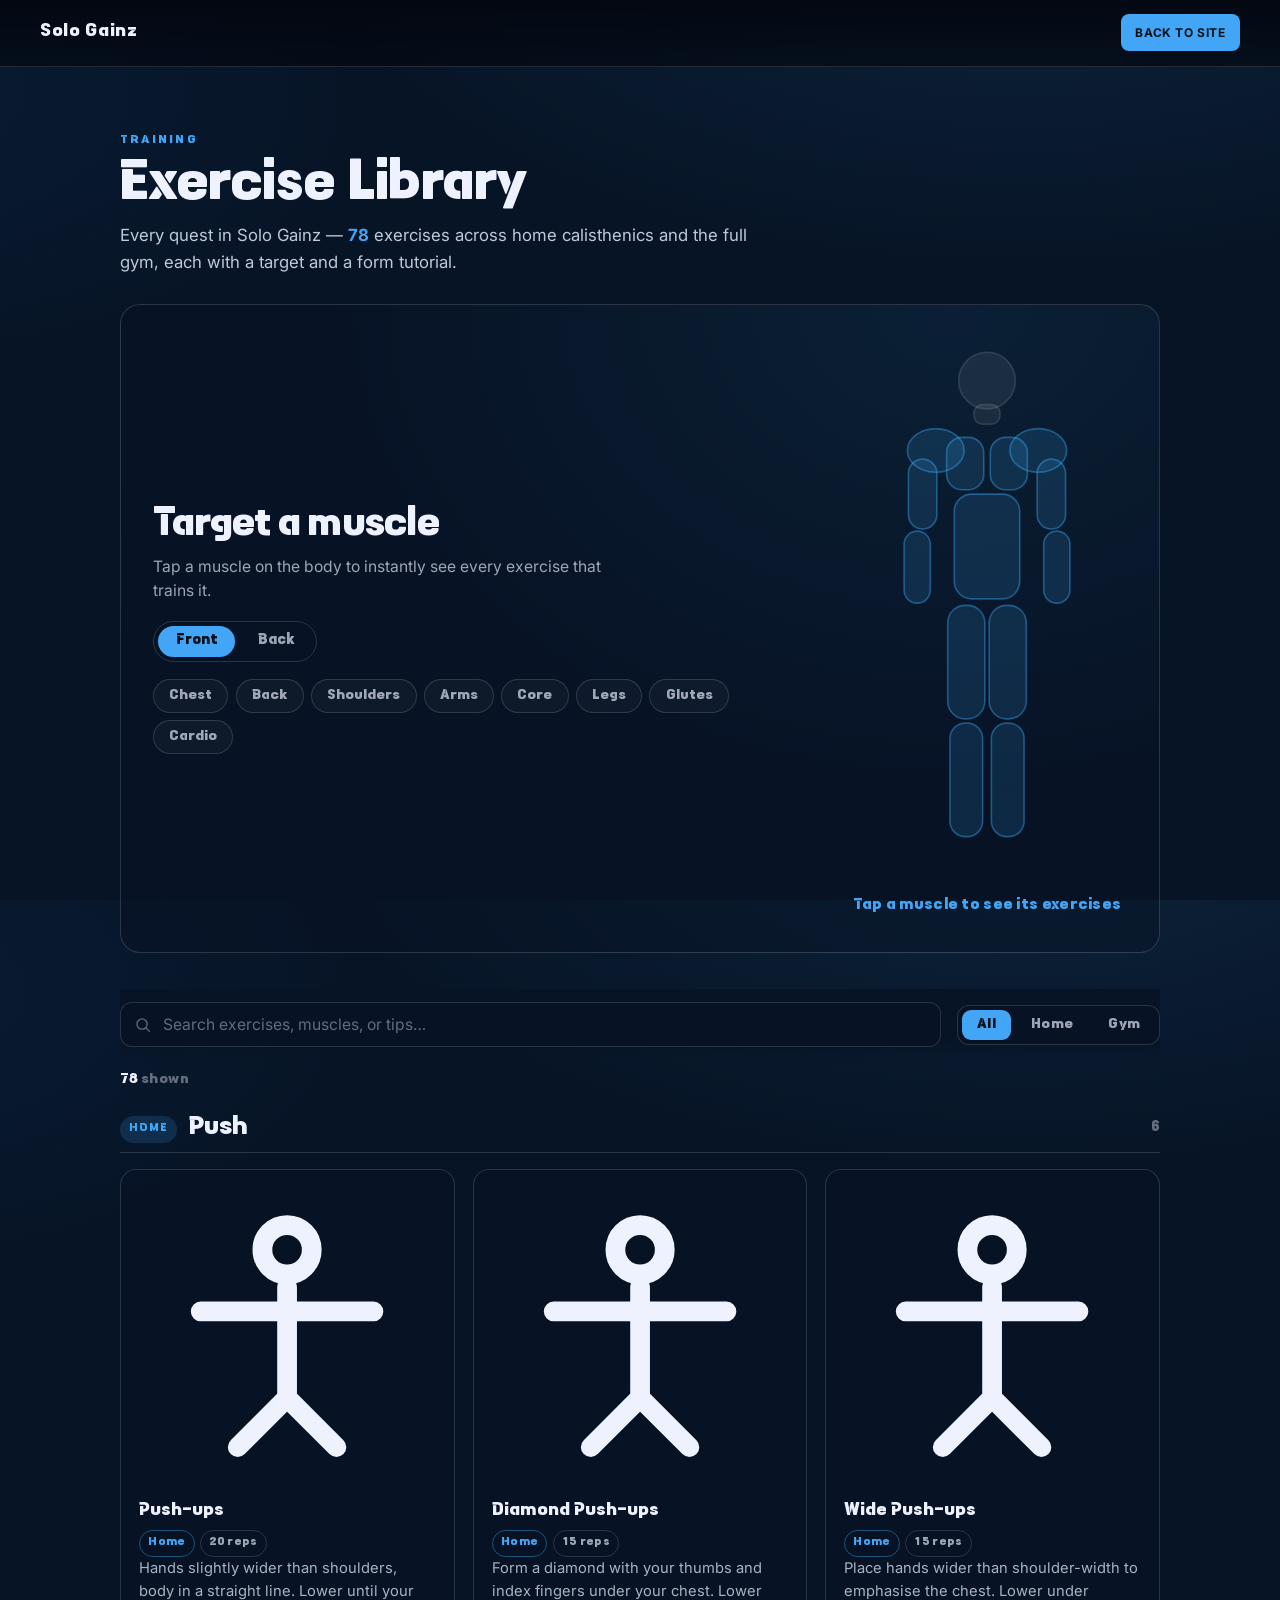
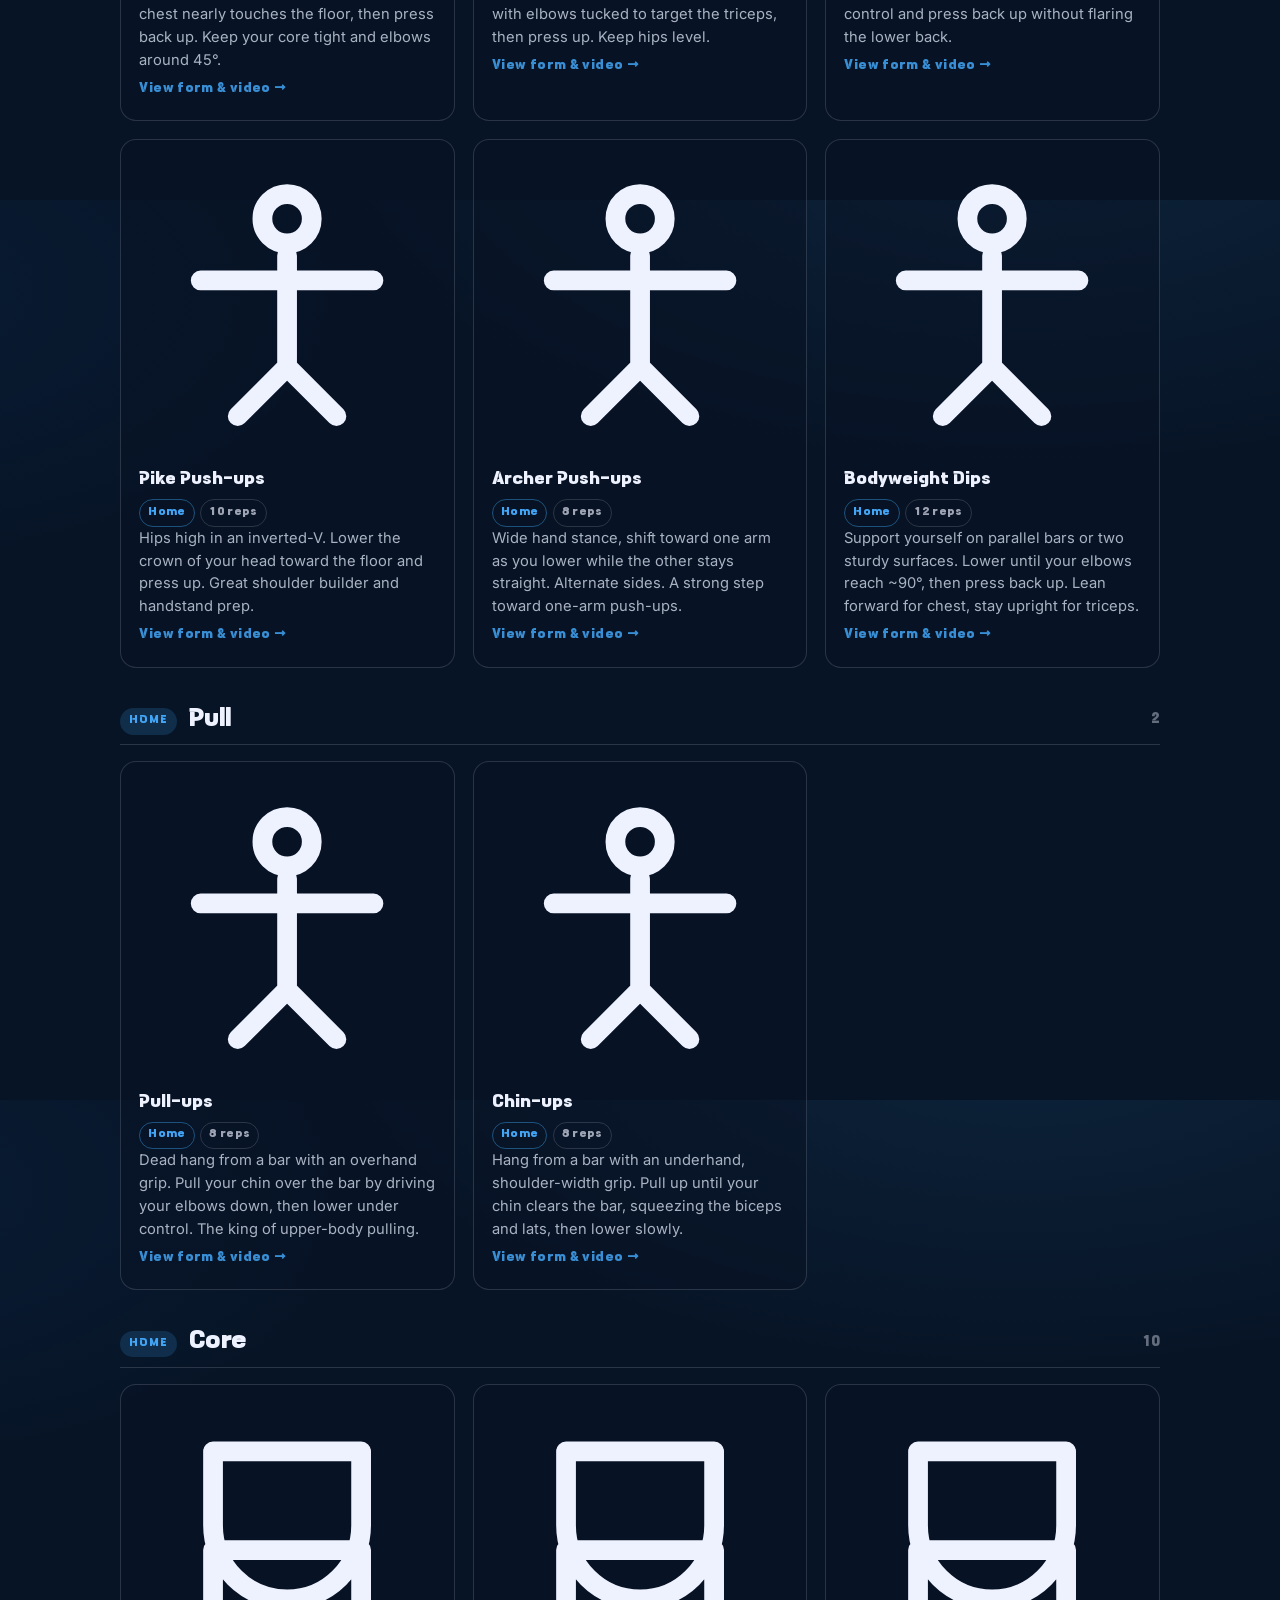
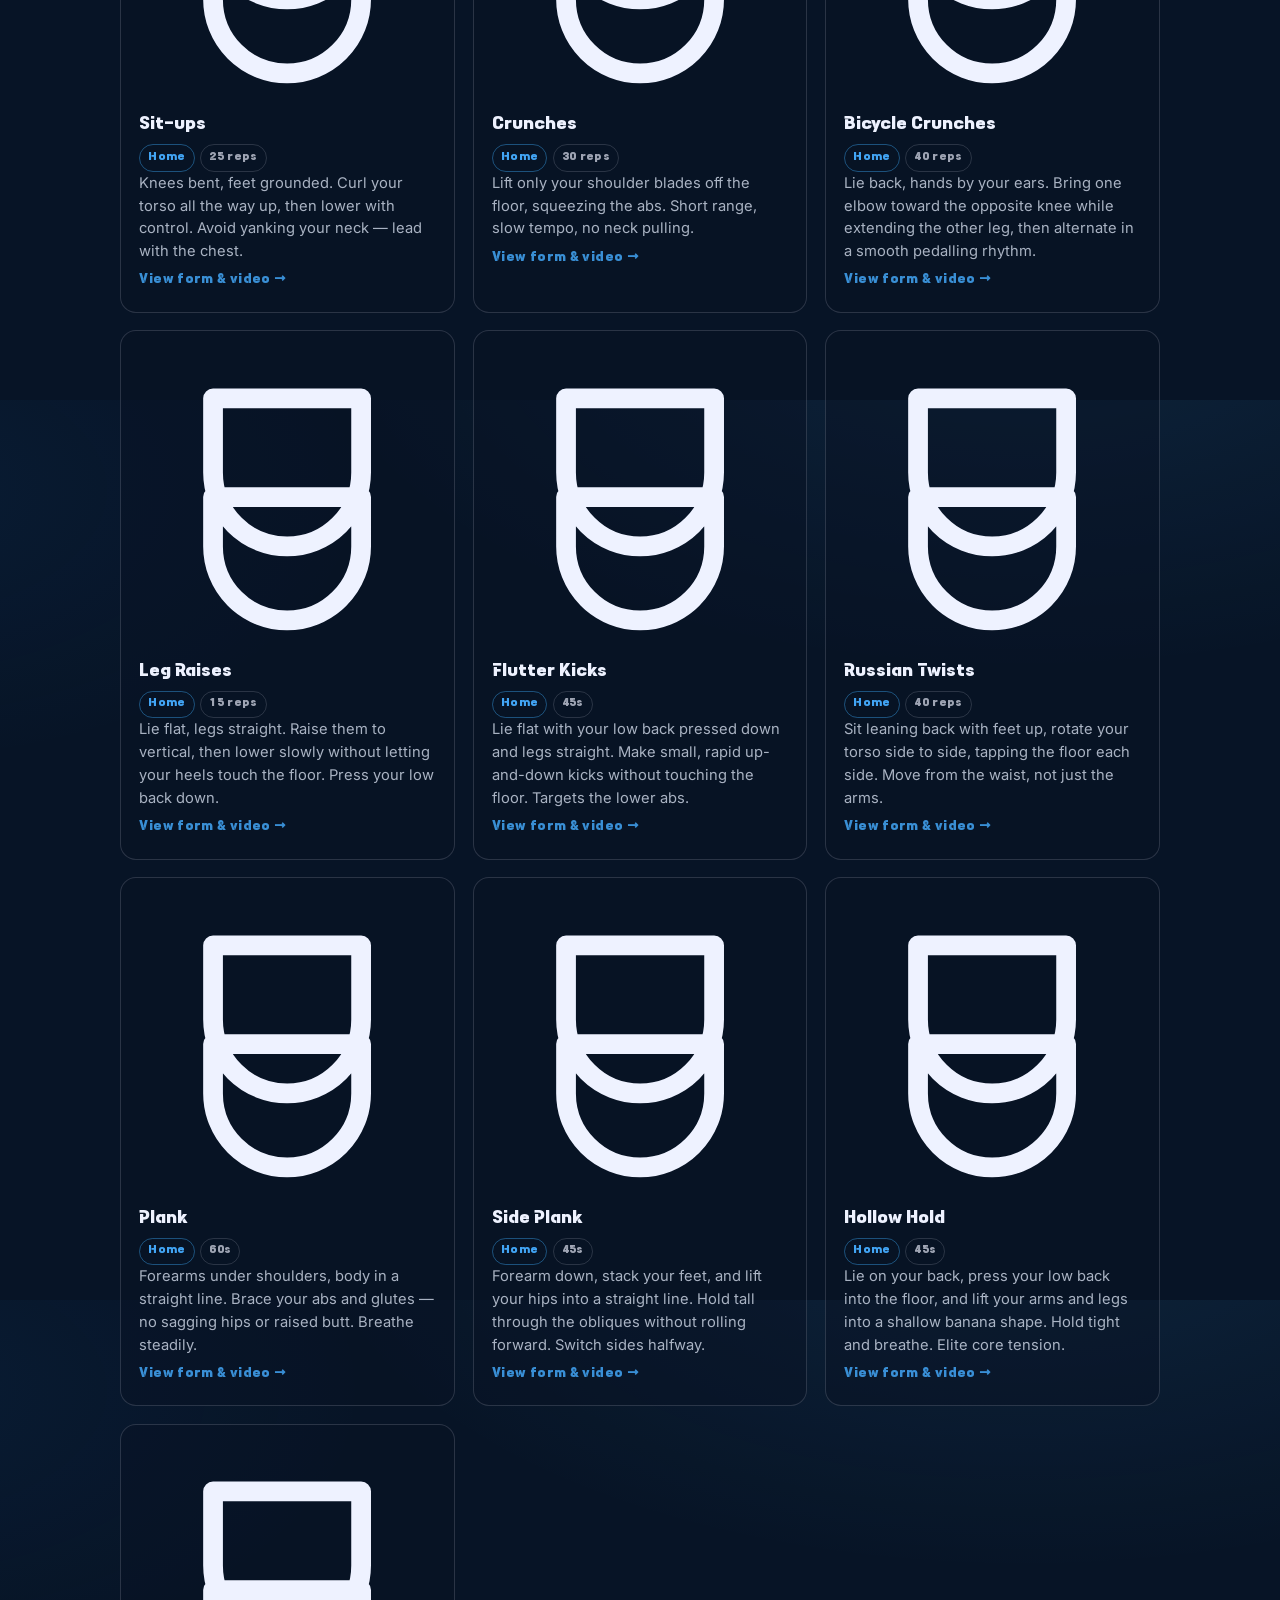
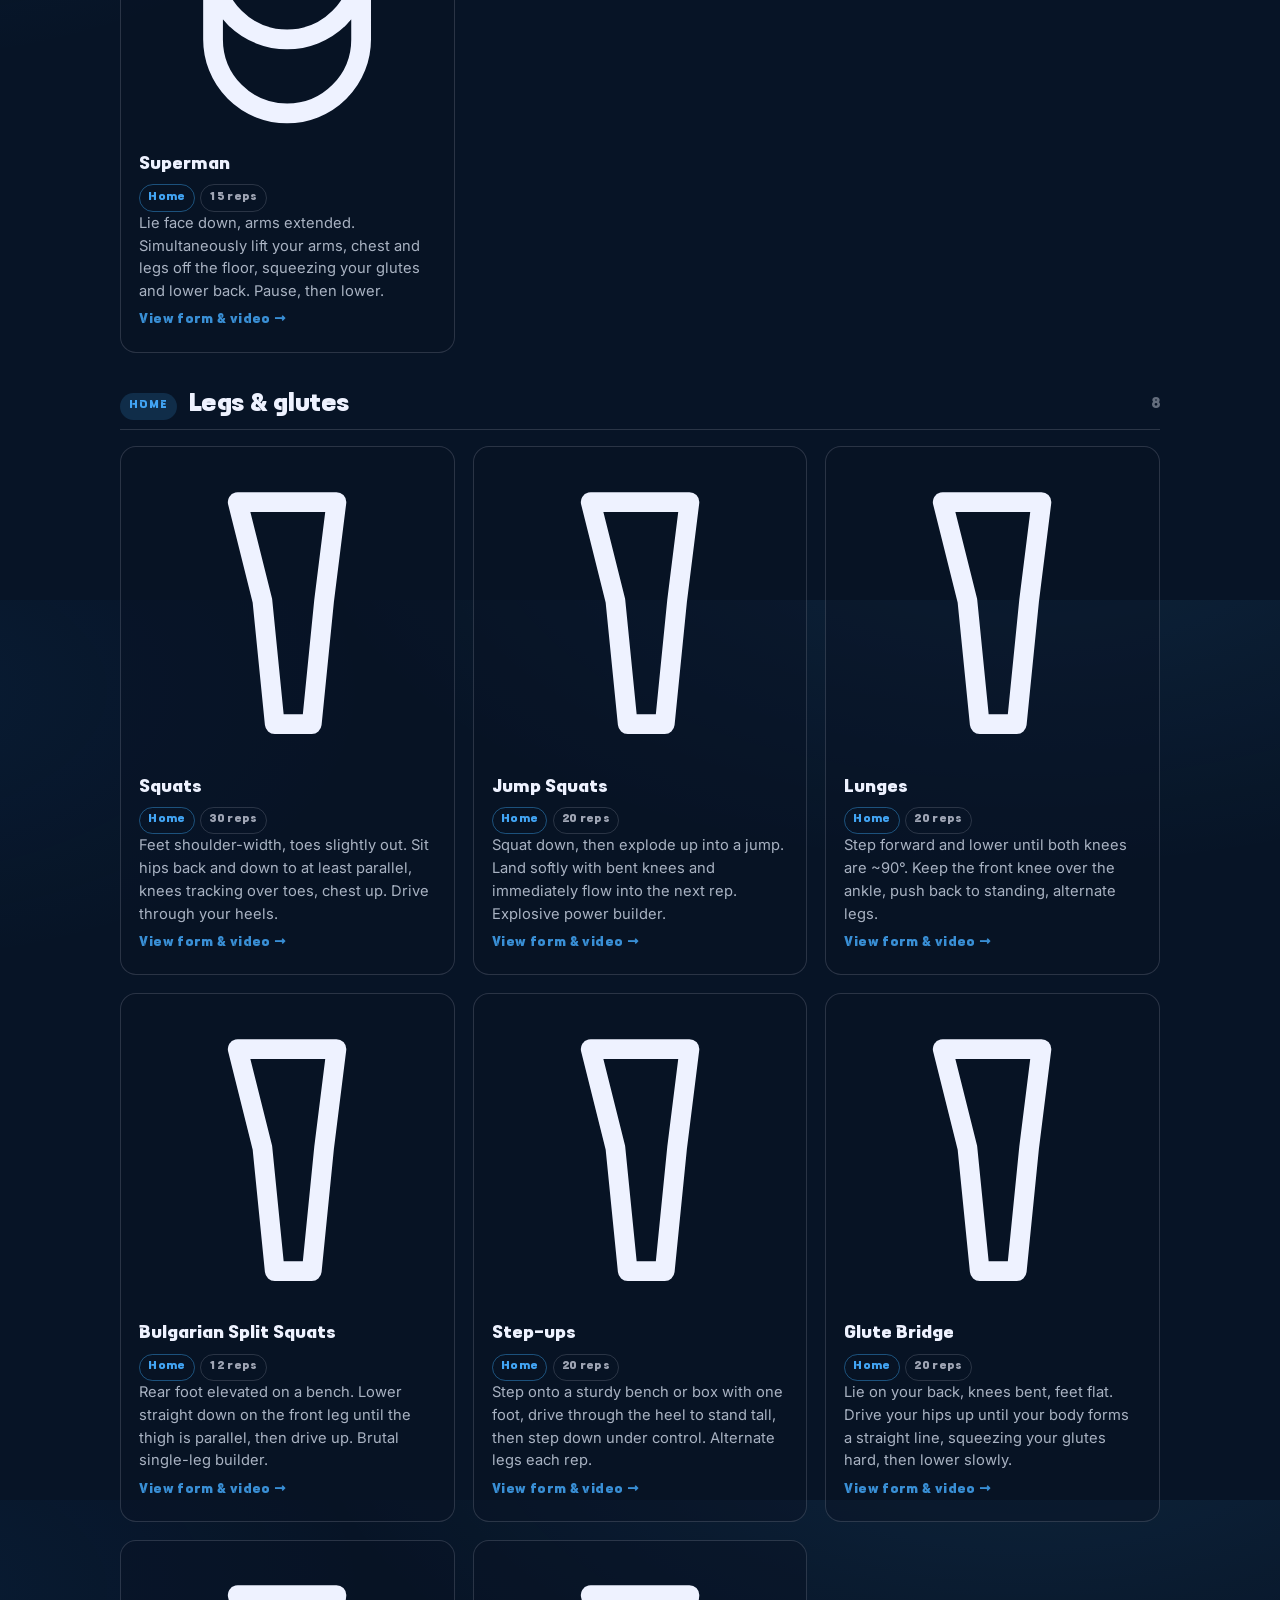
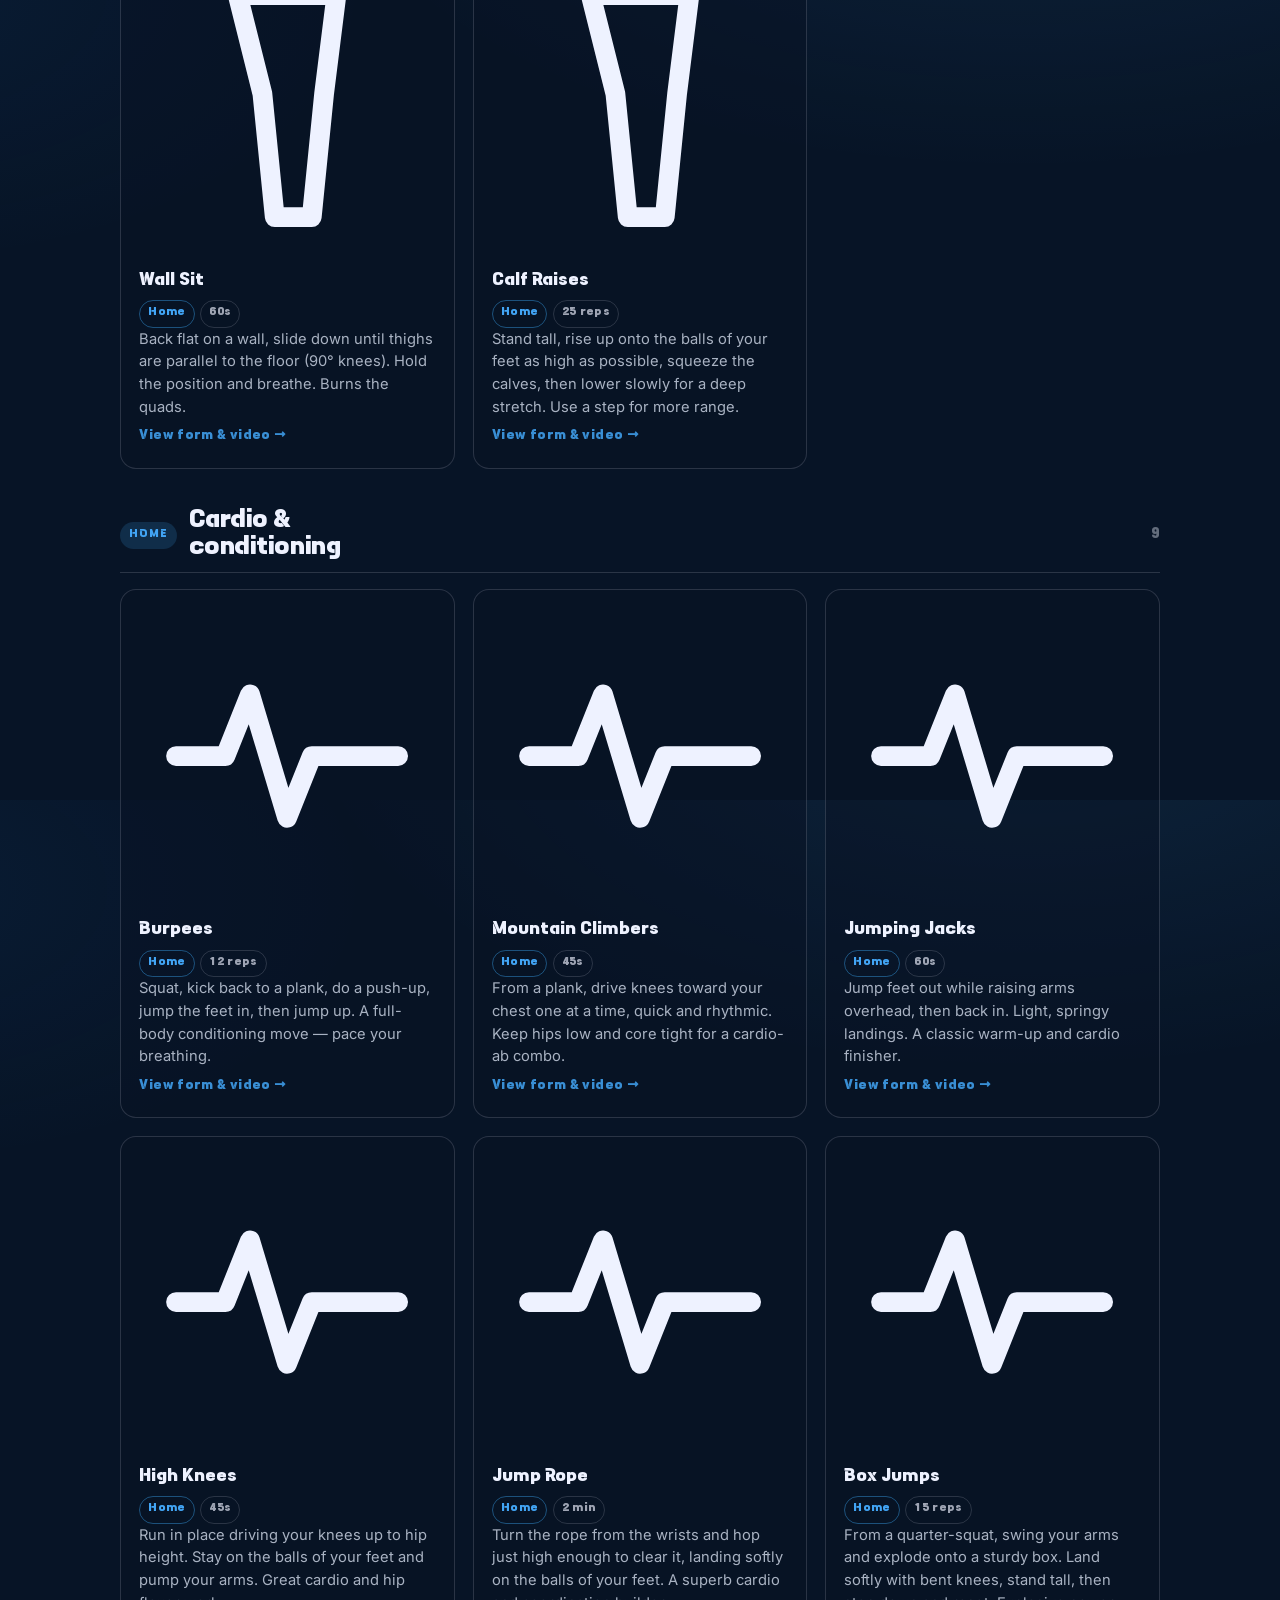
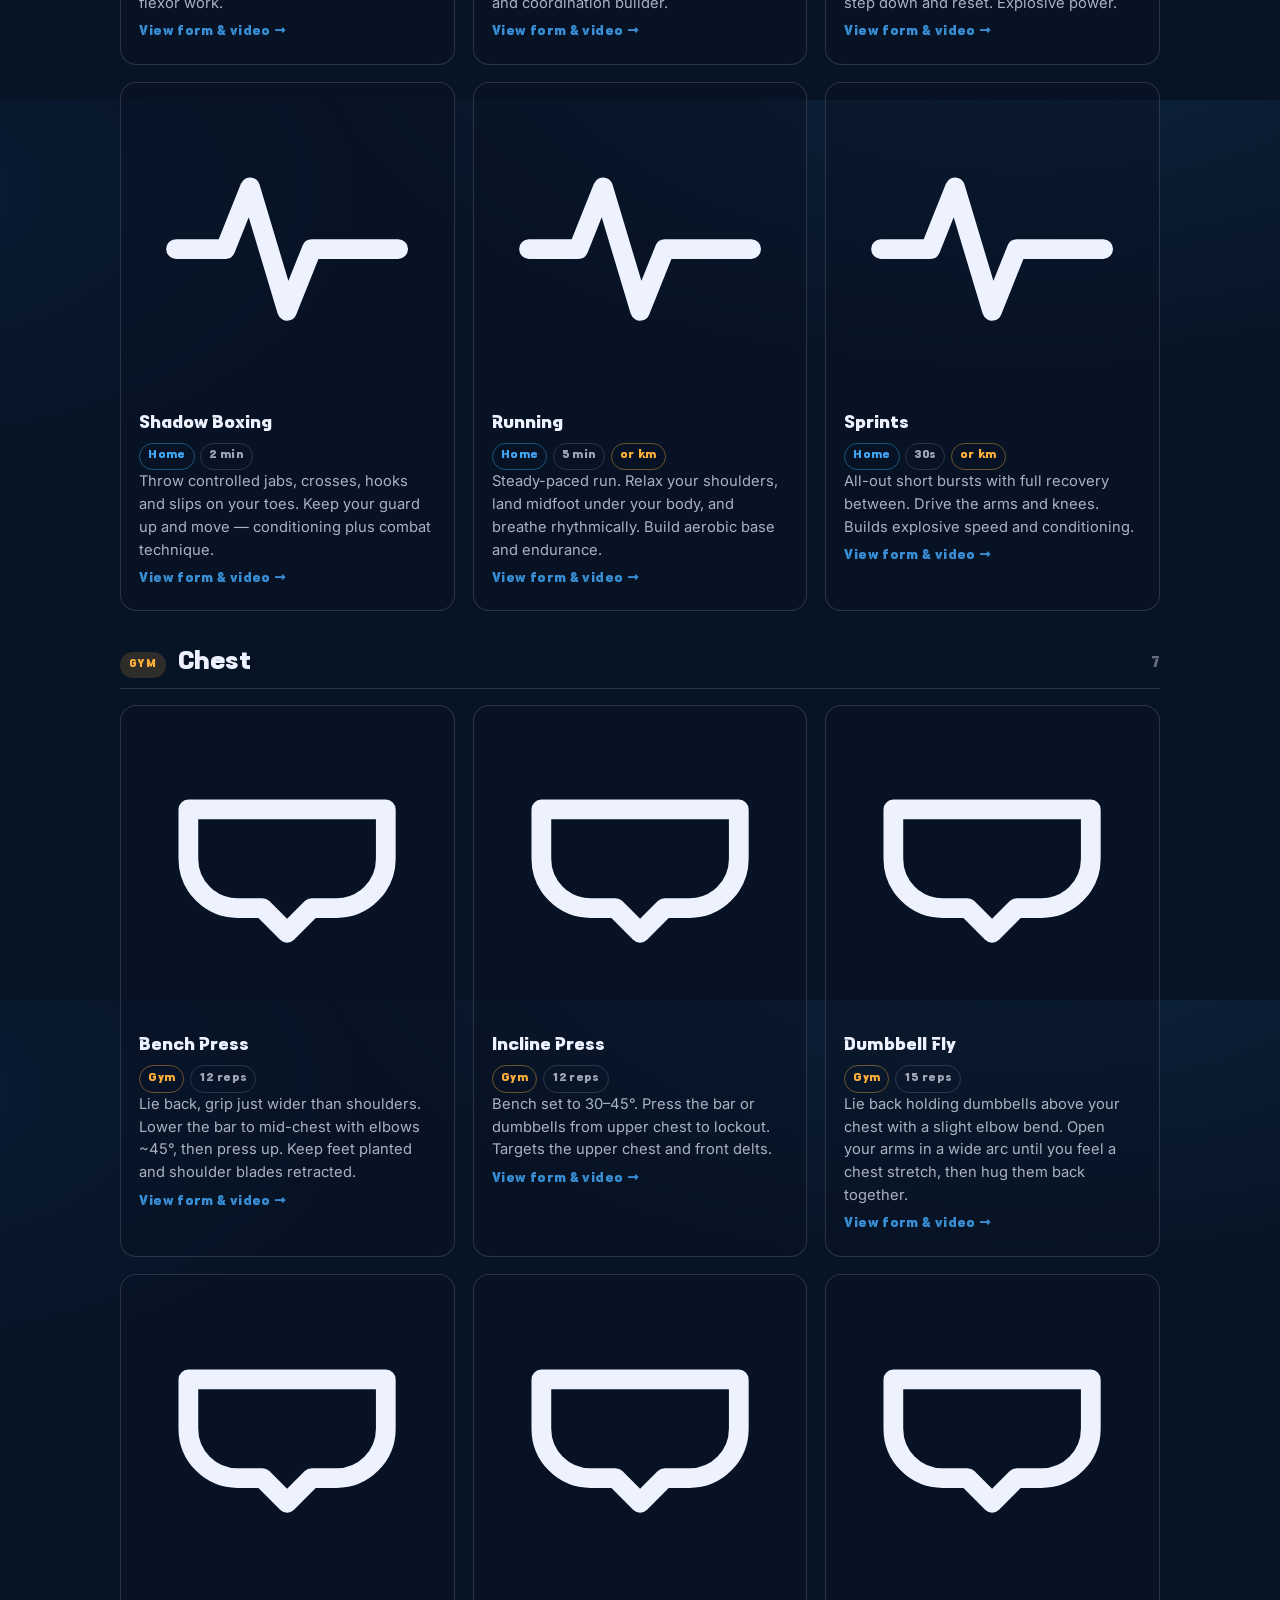
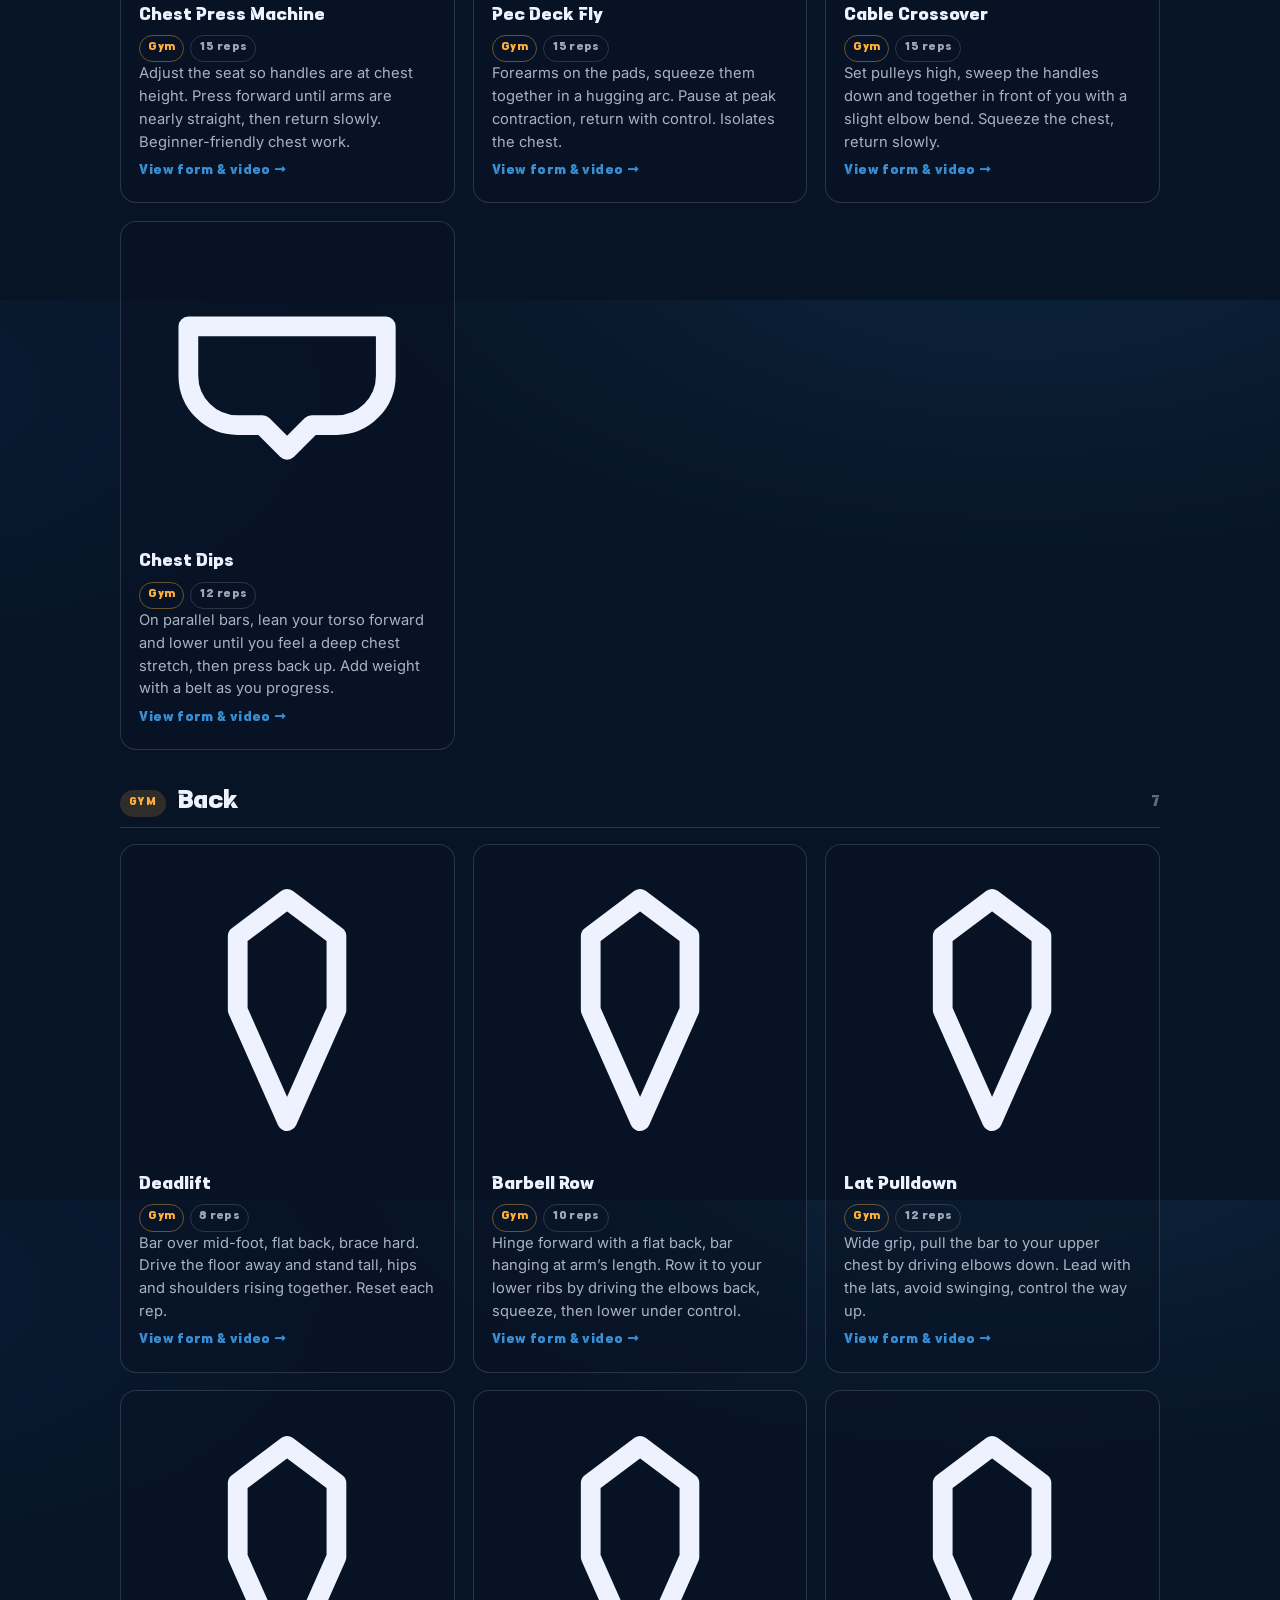
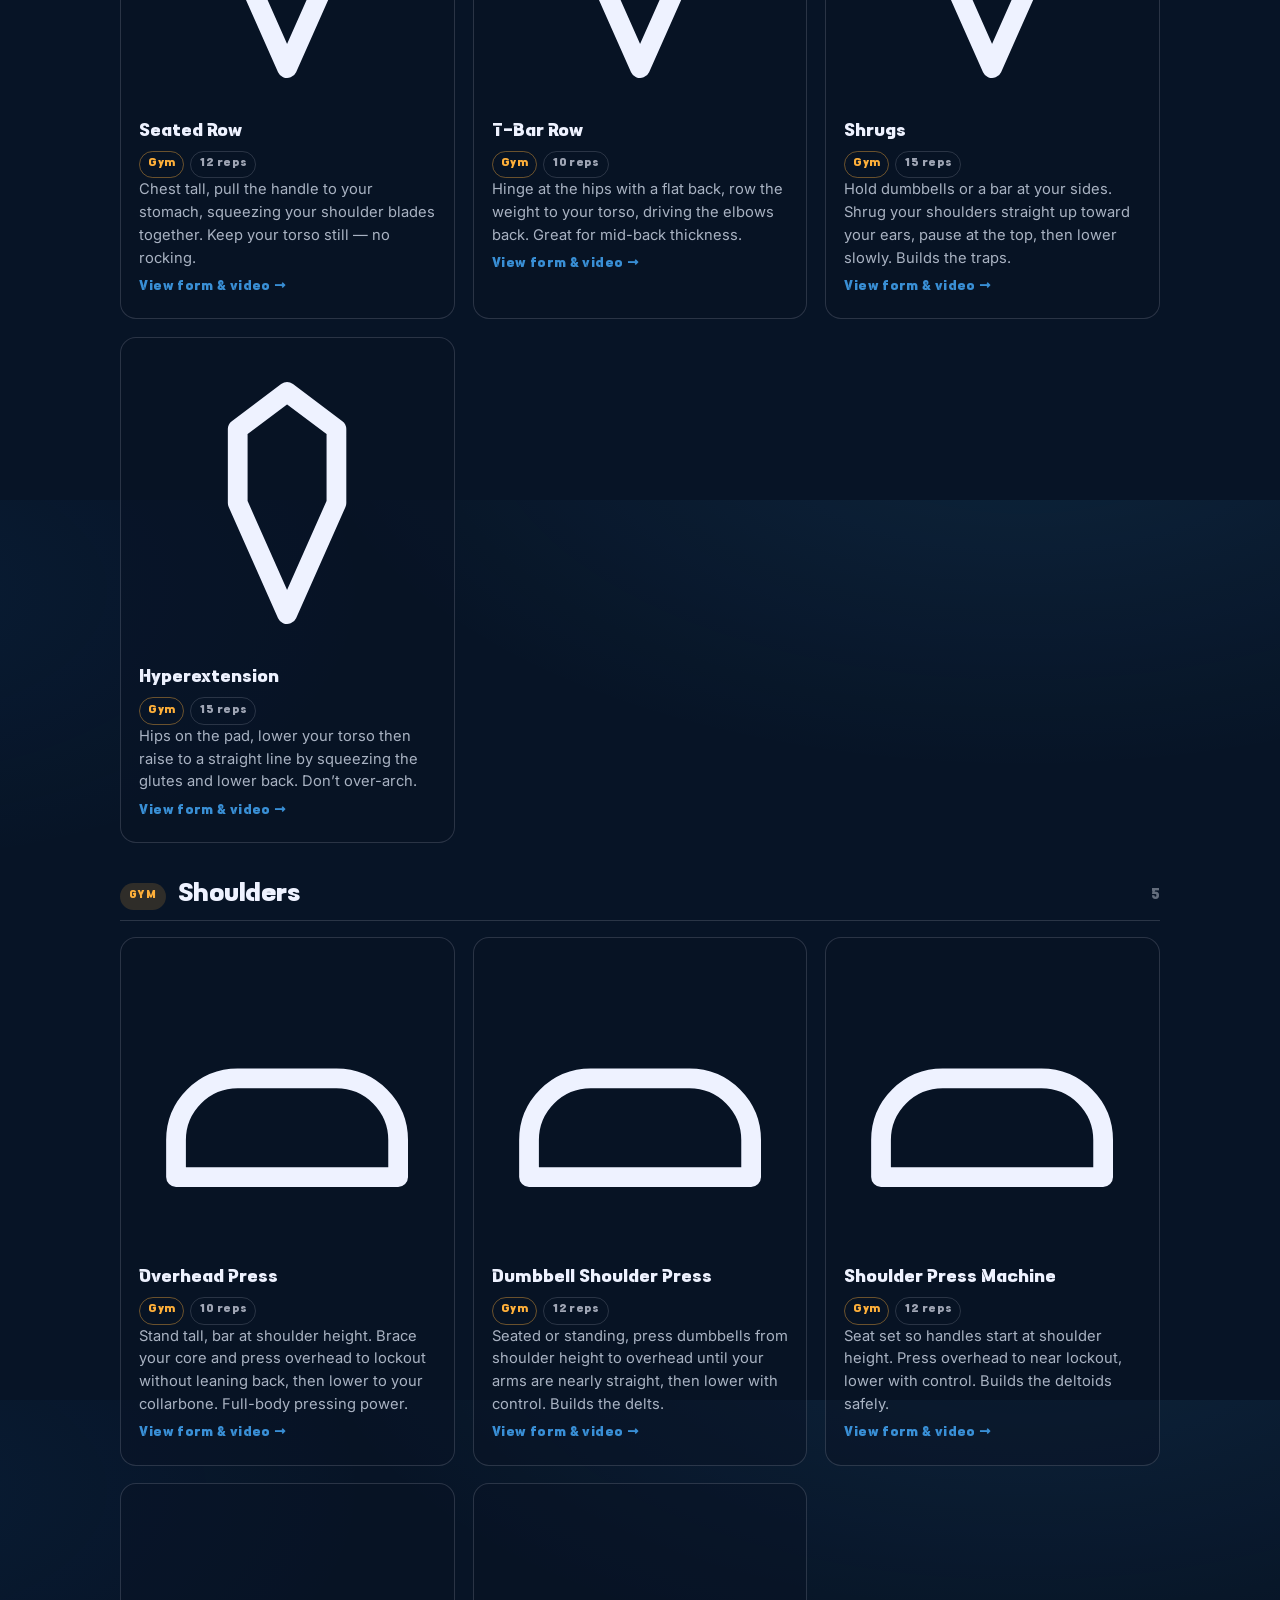
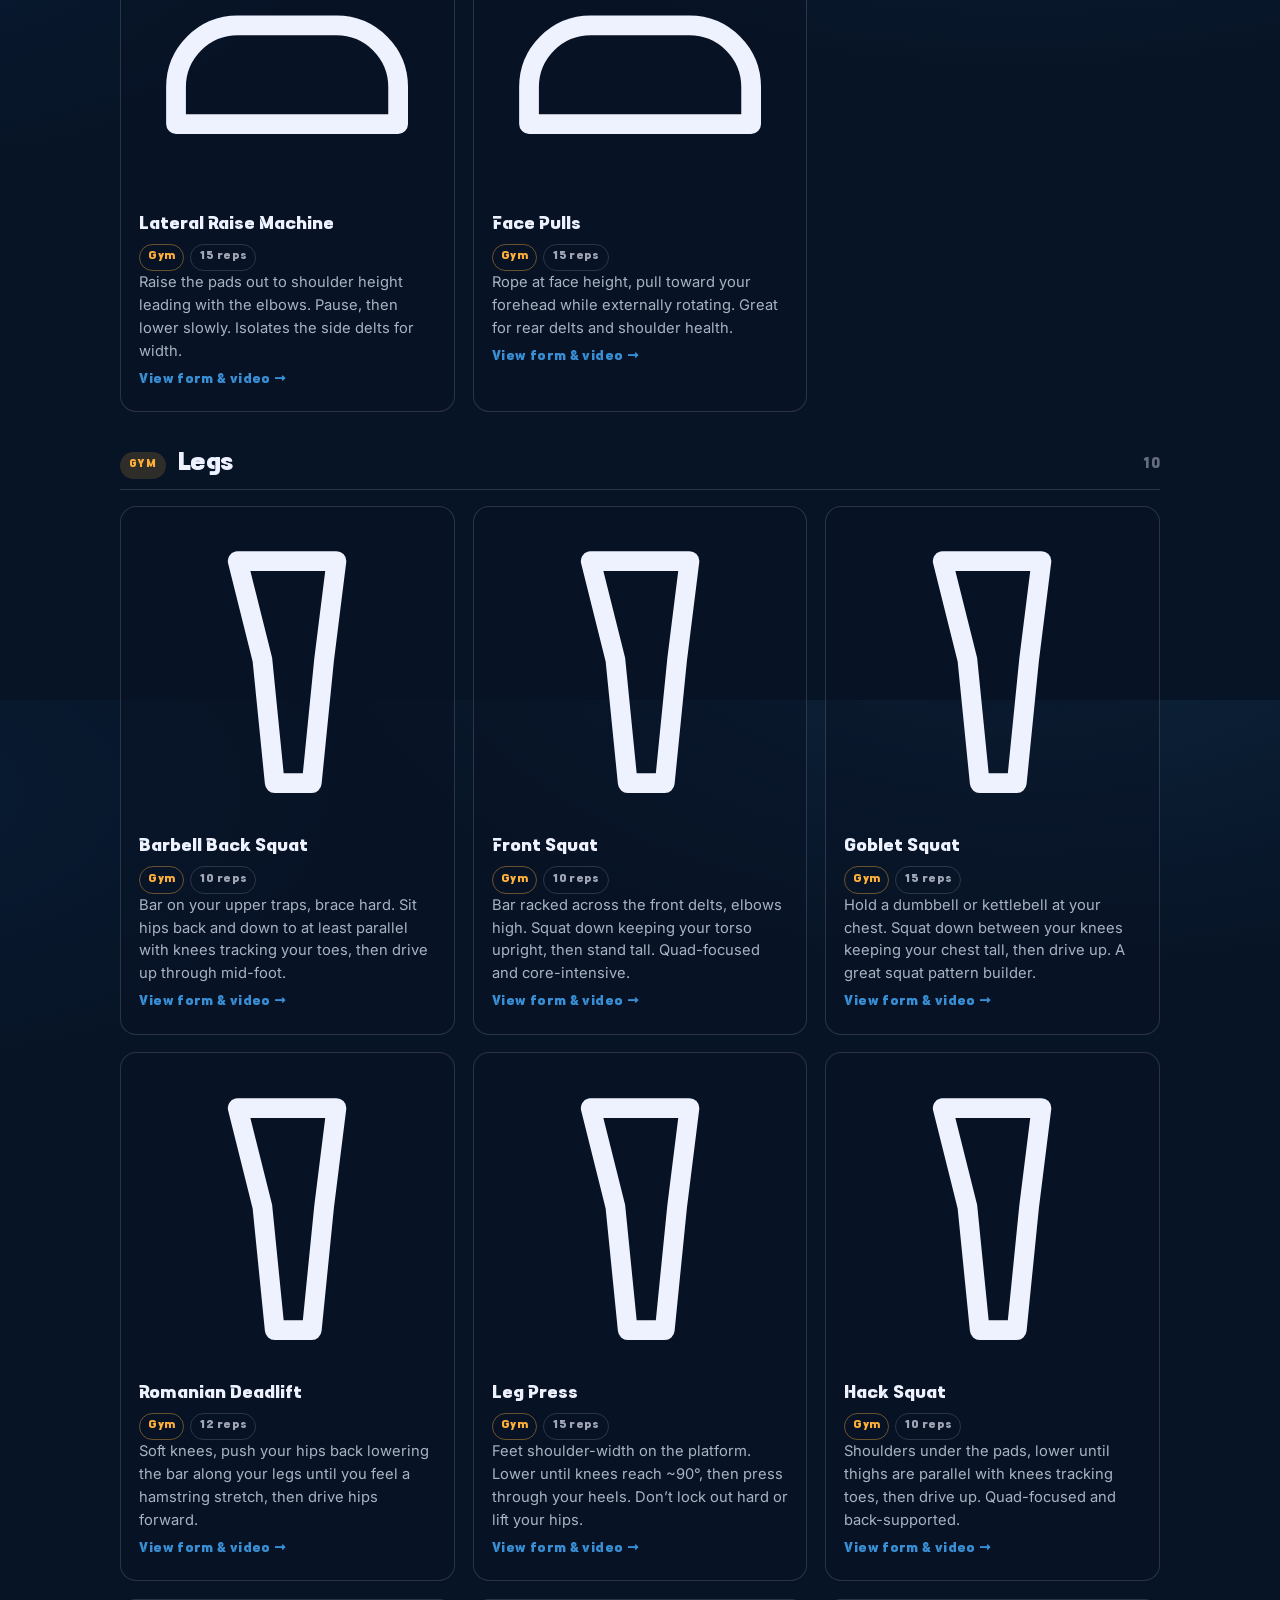
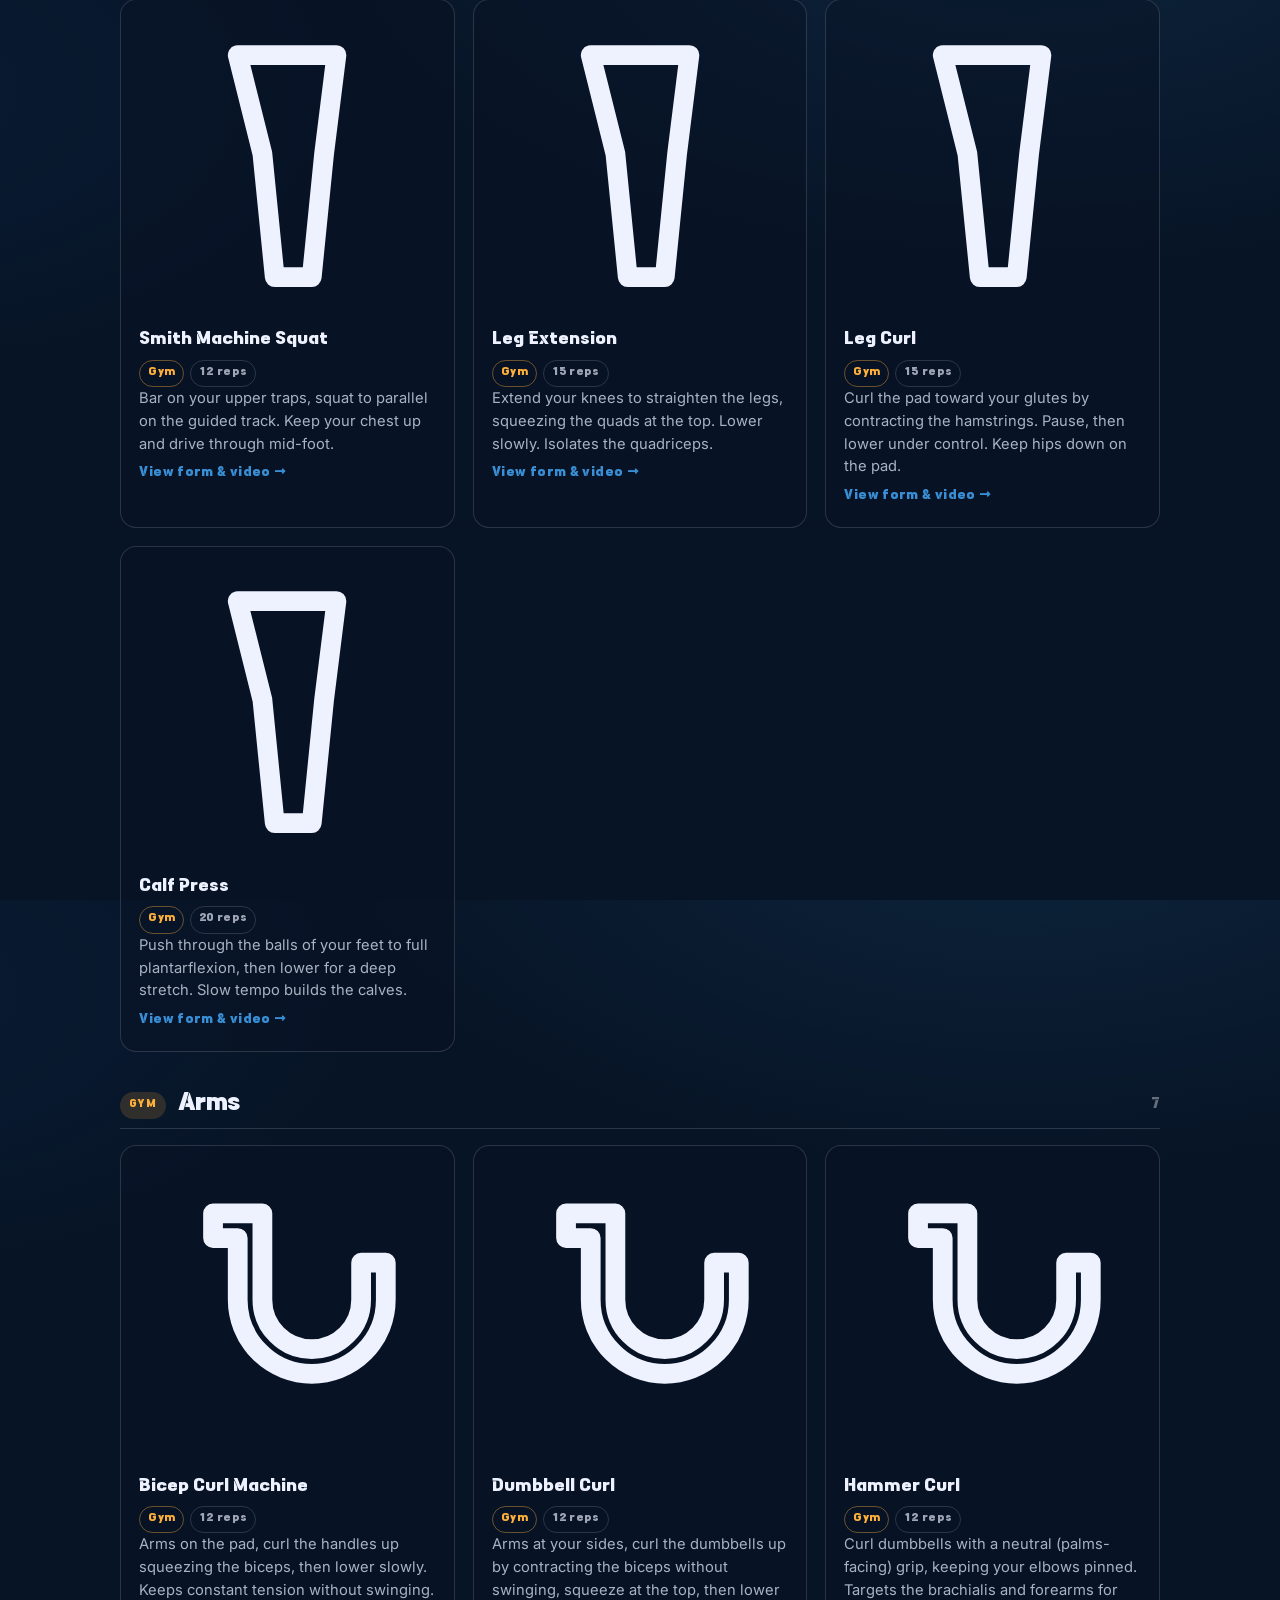
==== commit 48c811f2: "Publish site + trailer for Solo Gainz 0.5.5+9" ====
--- a/library.html
+++ b/library.html
@@ -4,10 +4,10 @@
   <meta charset="UTF-8" />
   <meta name="viewport" content="width=device-width, initial-scale=1.0, viewport-fit=cover" />
   <meta name="referrer" content="strict-origin-when-cross-origin" />
-  <meta name="description" content="Solo Gainz Training Library â€” every trainable exercise with goals and form tutorials, for home calisthenics and the full gym." />
-  <meta name="theme-color" content="#03070f" />
+  <meta name="description" content="Solo Gainz Training Library — every trainable exercise with goals and form tutorials, for home calisthenics and the full gym." />
+  <meta name="theme-color" content="#071426" />
   <meta name="robots" content="index, follow" />
-  <title>Training Library â€” Solo Gainz</title>
+  <title>Training Library — Solo Gainz</title>
   <link rel="icon" href="app_icon.png" />
   <link rel="preconnect" href="https://fonts.googleapis.com" />
   <link rel="preconnect" href="https://fonts.gstatic.com" crossorigin />
@@ -25,7 +25,7 @@
   <main class="lib-wrap">
     <p class="legal-kicker">Training</p>
     <h1 class="legal-title">Exercise Library</h1>
-    <p class="lib-sub">Every quest in Solo Gainz â€” <strong id="libCount">0</strong> exercises across home calisthenics and the full gym, each with a target and a form tutorial.</p>
+    <p class="lib-sub">Every quest in Solo Gainz — <strong id="libCount">0</strong> exercises across home calisthenics and the full gym, each with a target and a form tutorial.</p>
 
     <section class="bodymap" id="bodyMap">
       <div class="bodymap__intro">
@@ -110,7 +110,7 @@
     <div class="lib-controls">
       <div class="lib-search">
         <svg viewBox="0 0 24 24" fill="none" stroke="currentColor" stroke-width="1.8" stroke-linecap="round" stroke-linejoin="round" aria-hidden="true"><circle cx="11" cy="11" r="7"/><path d="M21 21l-4.3-4.3"/></svg>
-        <input id="libSearch" type="search" placeholder="Search exercises, muscles, or tipsâ€¦" aria-label="Search exercises" />
+        <input id="libSearch" type="search" placeholder="Search exercises, muscles, or tips…" aria-label="Search exercises" />
       </div>
       <div class="lib-tabs" id="libTabs" role="group" aria-label="Filter">
         <button type="button" data-filter="all" class="is-on">All</button>
@@ -122,7 +122,7 @@
     <p class="lib-showing">
       <strong id="libShown">0</strong> shown
       <button type="button" class="bm-clear" id="bmClear" hidden>
-        <span id="bmActiveLabel"></span> âœ•
+        <span id="bmActiveLabel"></span> ✕
       </button>
     </p>
 
@@ -130,8 +130,8 @@
     <p id="libEmpty" class="lib-empty" hidden>No exercises match your search.</p>
 
     <div class="legal-foot">
-      <span>Â© 2026 Xoventic. Solo Gainz and all related assets are the property of Xoventic. All rights reserved.</span>
-      <a href="index.html">â† Back to Solo Gainz</a>
+      <span>© 2026 Xoventic. Solo Gainz and all related assets are the property of Xoventic. All rights reserved.</span>
+      <a href="index.html">← Back to Solo Gainz</a>
     </div>
   </main>
 
--- a/site.css
+++ b/site.css
@@ -6,15 +6,17 @@
 }
 
 :root {
-  --void: #03070f;
-  --ink: #07111f;
-  --steel: #0e1a2e;
-  --line: rgba(232, 240, 255, 0.12);
-  --text: #e8f0ff;
-  --mute: rgba(232, 240, 255, 0.62);
-  --faint: rgba(232, 240, 255, 0.38);
-  --signal: #3eb0ff;
-  --signal-deep: #1578d4;
+  /* Shared with the app and the control board: one blue, one ground, so the
+     three faces of Solo Gainz do not each invent their own. */
+  --void: #071426;
+  --ink: #0c2038;
+  --steel: #122c4a;
+  --line: rgba(238, 242, 255, 0.15);
+  --text: #eef2ff;
+  --mute: rgba(238, 242, 255, 0.66);
+  --faint: rgba(238, 242, 255, 0.4);
+  --signal: #42a5f5;
+  --signal-deep: #2196f3;
   --heat: #ffb03a;
   --brick: #4a1f1f;
   --font-mega: "Tenada", "Space Grotesk", system-ui, sans-serif;
@@ -26,9 +28,9 @@
   --chrome-h: 64px;
   /* Ground line sits low, near the panel bottom; characters anchor to it. */
   --road-bottom: clamp(20px, 4.5vh, 42px);
-  /* Space reserved at the bottom of every panel for the traveling hunter, so
+  /* Space reserved at the bottom of every panel for the traveling prototype, so
      section content never overlaps the model. */
-  --road-lane: clamp(240px, 32vh, 380px);
+  --road-lane: clamp(180px, 24vh, 290px);
 }
 
 *, *::before, *::after { box-sizing: border-box; }
@@ -43,7 +45,7 @@
   font-family: var(--font-body);
 }
 
-/* The horizontal one‑screen landing page locks scroll; legal pages scroll normally. */
+/* The horizontal one-screen landing page locks scroll; legal pages scroll normally. */
 body.track-page {
   height: 100%;
   overflow: hidden;
@@ -202,7 +204,45 @@
   font-family: var(--font-mega);
 }
 
-/* Arabic keeps the same LTR layout — only the text and font change. */
+/* Arabic mirrors the two-column layout: text/titles sit on the right of the
+   content, visuals on the left. English keeps the original left/right order. */
+html.lang-ar .split,
+html.lang-ar .trio,
+html.lang-ar .faq,
+html.lang-ar .steps,
+html.lang-ar .trailer {
+  direction: rtl;
+}
+
+/* Right-align the copy that was explicitly left-aligned in English. */
+html.lang-ar .intro__text,
+html.lang-ar .intro__about,
+html.lang-ar .intro__about-text,
+html.lang-ar .intro__points,
+html.lang-ar .trailer__copy,
+html.lang-ar .split__copy,
+html.lang-ar .trio__copy,
+html.lang-ar .faq__copy,
+html.lang-ar .steps__copy,
+html.lang-ar .faq-q,
+html.lang-ar .faq-a > p,
+html.lang-ar .body,
+html.lang-ar .kicker,
+html.lang-ar .lead,
+html.lang-ar h2 {
+  text-align: right;
+}
+
+/* Points list markers move to the right side in Arabic. */
+html.lang-ar .intro__points li {
+  padding-left: 0;
+  padding-right: 1.55rem;
+}
+
+html.lang-ar .intro__points li::before {
+  left: auto;
+  right: 0;
+}
 
 /* ── Download modal ─────────────────────────────────────────────────────── */
 
@@ -376,26 +416,26 @@
 }
 
 .dots button {
-  width: 10px;
-  height: 10px;
+  width: 12px;
+  height: 12px;
   padding: 0;
   border: 1px solid rgba(232, 240, 255, 0.35);
   background: transparent;
-  border-radius: 2px;
+  border-radius: 0;
   cursor: pointer;
   transition: transform 0.3s cubic-bezier(0.34, 1.56, 0.64, 1),
-    background 0.25s ease, border-color 0.25s ease, border-radius 0.3s ease;
+    background 0.25s ease, border-color 0.25s ease;
 }
 
 .dots button:hover {
   border-color: var(--signal);
-  transform: rotate(45deg) scale(1.1);
+  transform: scale(1.15);
 }
 
 .dots button.is-active {
   background: var(--signal);
   border-color: var(--signal);
-  transform: rotate(45deg) scale(1.45);
+  transform: scale(1.4);
   animation: dot-pulse 1.8s ease-in-out infinite;
 }
 
@@ -468,21 +508,10 @@
   isolation: isolate;
 }
 
-/* Shared arena floor/wall strip the hunter runs against — same on every
+/* Shared arena floor/wall strip the prototype runs against — same on every
    section (mirrors the intro arena). */
 .panel::before {
-  content: "";
-  position: absolute;
-  left: 0;
-  right: 0;
-  bottom: 0;
-  height: 34%;
-  z-index: 1;
-  pointer-events: none;
-  background:
-    linear-gradient(180deg, transparent, rgba(3, 7, 15, 0.85)),
-    repeating-linear-gradient(90deg, rgba(232, 240, 255, 0.04) 0 2px, transparent 2px 36px);
-  border-top: 1px solid rgba(62, 176, 255, 0.22);
+  display: none;
 }
 
 /* Continuous glowing ground line across every section. */
@@ -506,14 +535,14 @@
     0 0 40px rgba(62, 176, 255, 0.2);
 }
 
-/* The hunter that travels the road through each section. It walks smoothly
+/* The prototype that travels the road through each section. It walks smoothly
    between waypoints (animated `left`); the sprint-off exit animates transform.
    Entering a section repositions instantly (transition disabled in JS). */
 .road-runner {
   position: absolute;
   bottom: var(--road-bottom);
   left: 14%;
-  width: min(70%, 480px);
+  width: min(50%, 360px);
   z-index: 3;
   transform: translate(-50%, 0);
   transition: left 0.75s cubic-bezier(0.45, 0, 0.25, 1);
@@ -530,9 +559,24 @@
   filter: drop-shadow(0 14px 22px rgba(0, 0, 0, 0.5));
 }
 
-/* Intro hunter is a touch larger. */
+/* Intro prototype is a touch larger. */
 .road-runner--hero {
-  width: min(70%, 480px);
+  width: min(50%, 360px);
+}
+
+/* No prototype on the intro/hero panel — he only appears from the 2nd section on. */
+.panel--intro .road-runner {
+  display: none;
+}
+
+/* Intro panel: no ground strip or glowing line under the title. */
+.panel--intro::before,
+.panel--intro::after {
+  display: none;
+}
+
+.panel--intro .panel__inner {
+  padding-bottom: calc(env(safe-area-inset-bottom, 0px) + 1.5rem);
 }
 
 .road-runner.is-sprintoff {
@@ -542,7 +586,7 @@
   opacity: 0;
 }
 
-/* Sleep "Zzz" for the final resting hunter. */
+/* Sleep "Zzz" for the final resting prototype. */
 .rr-zzz {
   position: absolute;
   inset: 0;
@@ -566,6 +610,7 @@
   /* "safe" keeps content pinned below the header instead of overflowing up
      under it when a section is taller than the available height. */
   align-items: safe center;
+  justify-content: center;
 }
 
 .panel__bg {
@@ -620,12 +665,32 @@
     linear-gradient(160deg, #03070f, #081222 50%, #03070f);
 }
 
+.panel--about {
+  background:
+    radial-gradient(ellipse at 50% 35%, rgba(62, 176, 255, 0.14), transparent 55%),
+    linear-gradient(180deg, #05101f, #03070f);
+}
+
 .trailer {
   display: grid;
-  grid-template-columns: minmax(0, 0.9fr) minmax(0, 1.1fr);
+  grid-template-columns: minmax(0, 0.75fr) minmax(0, 1.45fr);
   gap: clamp(1.5rem, 4vw, 3.5rem);
   align-items: center;
-  width: min(1180px, 92vw);
+  width: min(1320px, 94vw);
+  margin-inline: auto;
+}
+
+.panel__inner.intro,
+.panel__inner.split,
+.panel__inner.trio,
+.panel__inner.shots,
+.panel__inner.faq,
+.panel__inner.steps,
+.panel__inner.stats-wrap,
+.panel__inner.features,
+.panel__inner.get {
+  width: min(1160px, 100%);
+  margin-inline: auto;
 }
 
 .trailer__copy {
@@ -644,15 +709,20 @@
 
 .trailer__stage {
   width: 100%;
+  max-width: 960px;
+  justify-self: center;
 }
 
 .trailer__video {
   display: block;
   width: 100%;
   aspect-ratio: 16 / 9;
-  border: 1px solid rgba(255, 255, 255, 0.1);
+  border: 2px solid #c8cdd6;
+  border-radius: 14px;
   background: #000;
-  box-shadow: 0 16px 40px rgba(0, 0, 0, 0.4);
+  box-shadow:
+    0 0 0 5px rgba(200, 205, 214, 0.14),
+    0 18px 44px rgba(0, 0, 0, 0.45);
   object-fit: contain;
 }
 
@@ -736,34 +806,23 @@
   width: 100%;
   display: flex;
   flex-direction: column;
-  align-items: flex-start;
-  justify-content: flex-start;
-}
-
-/* Title block sits at the top-left in normal flow — the panel's top padding
-   already clears the fixed header, so nothing overlaps it. */
+  align-items: center;
+  justify-content: center;
+  text-align: center;
+}
+
 .intro__text {
   z-index: 2;
-  text-align: left;
-  max-width: min(92%, 640px);
-}
-
-/* Title left, long-form about card right. */
-.intro__head {
-  z-index: 2;
-  width: 100%;
-  display: flex;
-  align-items: flex-start;
-  justify-content: space-between;
-  gap: clamp(1.5rem, 5vw, 4rem);
-  flex-wrap: wrap;
-}
-
-/* Smaller, non-clipping intro title (the full-size .mega is used elsewhere). */
+  text-align: center;
+  max-width: min(92%, 820px);
+  margin-inline: auto;
+}
+
+/* Full-size hero title, centered in the middle of the page. */
 .intro__text .mega {
-  font-size: clamp(2.8rem, 8vw, 5.8rem);
-  line-height: 1.04;
-  padding-top: 0.18em;
+  font-size: clamp(4rem, 12vw, 9rem);
+  line-height: 1;
+  padding-top: 0.12em;
   overflow: visible;
 }
 
@@ -779,6 +838,23 @@
 
 .intro__about .kicker {
   margin-bottom: 0.6rem;
+}
+
+/* ── About (separate section for the "What is Solo Gainz?" card) ────────── */
+
+.about {
+  display: flex;
+  flex-direction: column;
+  align-items: center;
+  justify-content: safe center;
+  width: min(820px, 100%);
+  margin-inline: auto;
+}
+
+.about .intro__about {
+  flex: initial;
+  width: 100%;
+  max-width: 820px;
 }
 
 .intro__about-text {
@@ -1166,7 +1242,7 @@
   filter: drop-shadow(0 8px 14px rgba(0, 0, 0, 0.5));
 }
 
-/* The landscape frame is short, so let the hunter use more of its height. */
+/* The landscape frame is short, so let the prototype use more of its height. */
 .phone--landscape .phone__screen canvas {
   max-width: 40%;
   max-height: 88%;
@@ -1350,7 +1426,7 @@
   filter: drop-shadow(0 16px 28px rgba(0, 0, 0, 0.45));
 }
 
-/* Sleep "Zzz" rising from the resting hunter — mirrors the app's night home screen. */
+/* Sleep "Zzz" rising from the resting prototype — mirrors the app's night home screen. */
 .zzz {
   position: absolute;
   top: 48%;
@@ -2020,12 +2096,6 @@
     align-self: stretch;
   }
 
-  .intro__head {
-    flex-direction: column;
-    align-items: center;
-    gap: 1.4rem;
-  }
-
   .intro__text {
     text-align: center;
     max-width: 94%;
@@ -2044,7 +2114,7 @@
   /* Ground + hero lane sit tighter so content isn't floating above empty space. */
   :root {
     --road-bottom: clamp(12px, 2.8vh, 22px);
-    --road-lane: clamp(110px, 18vh, 168px);
+    --road-lane: clamp(90px, 15vh, 140px);
   }
 
   /* Hero: centered on the ground line, looping (no scroll-stepping on touch). */
@@ -2054,11 +2124,11 @@
     transition: none;
   }
 
-  .road-runner { width: min(50vw, 184px); }
-  .road-runner--hero { width: min(60vw, 210px); }
+  .road-runner { width: min(38vw, 145px); }
+  .road-runner--hero { width: min(45vw, 165px); }
 
   .mega { font-size: clamp(3.1rem, 14vw, 4.8rem); }
-  .intro__text .mega { font-size: clamp(2.5rem, 12vw, 4rem); }
+  .intro__text .mega { font-size: clamp(3rem, 13vw, 4.6rem); }
 
   .shield-stage {
     width: clamp(180px, 52vw, 260px);
@@ -2140,7 +2210,7 @@
   .chrome__apk { min-width: 4.7rem; padding: 0.48rem 0.6rem; font-size: 0.68rem; }
 
   .mega { font-size: clamp(2.7rem, 13vw, 4rem); }
-  .intro__text .mega { font-size: clamp(2.3rem, 11.5vw, 3.5rem); }
+  .intro__text .mega { font-size: clamp(2.6rem, 12vw, 3.9rem); }
   .mega--sm { font-size: clamp(2.1rem, 9.5vw, 3.1rem); }
 
   h2 { font-size: clamp(1.45rem, 6.2vw, 2.15rem); max-width: 20ch; }
@@ -2151,7 +2221,7 @@
   }
 
   :root {
-    --road-lane: clamp(96px, 16vh, 148px);
+    --road-lane: clamp(76px, 14vh, 118px);
   }
 
   .phone-row {
@@ -2193,8 +2263,8 @@
 }
 
 @media (max-width: 380px) {
-  .road-runner { width: min(56vw, 158px); }
-  .road-runner--hero { width: min(66vw, 178px); }
+  .road-runner { width: min(40vw, 120px); }
+  .road-runner--hero { width: min(50vw, 140px); }
   .phone--portrait { width: clamp(110px, 42vw, 150px); }
   .lead, .body, .specs li { font-size: 0.9rem; }
   .move-strip button { font-size: 0.66rem; padding: 0.55rem 0.45rem; min-width: 4.8rem; }
@@ -2218,7 +2288,156 @@
   }
 
   :root {
-    --road-lane: clamp(88px, 26vh, 132px);
+    --road-lane: clamp(72px, 22vh, 106px);
+  }
+}
+
+/* Compact Android phones: keep every active panel readable without sideways
+   overflow, while leaving the desktop cinema layout untouched. */
+@media (max-width: 600px) {
+  :root {
+    --chrome-h: 56px;
+    --road-lane: 82px;
+  }
+
+  [data-reveal] {
+    opacity: 1 !important;
+    transform: none !important;
+    transition: none !important;
+  }
+
+  .chrome {
+    display: none;
+  }
+
+  .track > .panel:not(.panel--get) {
+    display: none;
+  }
+
+  .chrome {
+    height: var(--chrome-h);
+    grid-template-columns: minmax(0, 1fr) auto;
+    gap: 0.5rem;
+    padding-inline: max(0.75rem, env(safe-area-inset-left, 0px))
+      max(0.75rem, env(safe-area-inset-right, 0px));
+  }
+
+  .chrome__brand {
+    min-width: 0;
+    font-size: 0.95rem;
+  }
+
+  .chrome__brand span {
+    overflow: hidden;
+    text-overflow: ellipsis;
+    white-space: nowrap;
+  }
+
+  .chrome__actions {
+    gap: 0.35rem;
+  }
+
+  .chrome__lang,
+  .chrome__apk {
+    min-width: 0;
+    min-height: 38px;
+    padding: 0.5rem 0.65rem;
+    font-size: 0.68rem;
+  }
+
+  .panel__inner {
+    min-height: 100svh;
+    padding-top: calc(var(--chrome-h) + 1rem + env(safe-area-inset-top, 0px));
+    padding-right: max(1rem, env(safe-area-inset-right, 0px));
+    padding-bottom: calc(var(--road-lane) + 1rem + env(safe-area-inset-bottom, 0px));
+    padding-left: max(1rem, env(safe-area-inset-left, 0px));
+  }
+
+  .mega {
+    font-size: 3.8rem;
+    line-height: 0.95;
+  }
+
+  .road-runner,
+  .panel--intro .road-runner {
+    display: none;
+  }
+
+  .panel--intro .mega {
+    background: none;
+    color: #eef2ff;
+    -webkit-text-fill-color: #eef2ff;
+  }
+
+  .panel--intro .intro {
+    justify-content: flex-start;
+    padding-top: calc(4rem + env(safe-area-inset-top, 0px));
+  }
+
+  .site-footer__download {
+    width: min(100%, 18rem);
+    justify-content: center;
+  }
+
+  h2 {
+    font-size: 1.75rem;
+    line-height: 1.08;
+  }
+
+  .body,
+  .faq-a > p {
+    font-size: 0.9rem;
+    line-height: 1.5;
+  }
+
+  .trailer {
+    gap: 1.25rem;
+  }
+
+  .trailer__copy,
+  .faq__copy {
+    width: 100%;
+  }
+
+  .trailer__stage {
+    width: 100%;
+  }
+
+  .trailer__video {
+    display: block;
+    width: 100%;
+    max-height: 42svh;
+    object-fit: contain;
+  }
+
+  .faq {
+    gap: 1rem;
+  }
+
+  .faq-list {
+    width: 100%;
+  }
+
+  .faq-q {
+    min-height: 48px;
+    padding: 0.8rem 0.9rem;
+    font-size: 0.86rem;
+  }
+
+  .site-footer {
+    padding-top: calc(var(--chrome-h) + 1rem + env(safe-area-inset-top, 0px));
+  }
+
+  .site-footer__nav a {
+    font-size: 0.84rem;
+  }
+
+  .road-runner {
+    width: min(32vw, 112px);
+  }
+
+  .road-runner--hero {
+    width: min(38vw, 132px);
   }
 }
 
@@ -3143,3 +3362,860 @@
   .lib-tabs { width: 100%; justify-content: space-between; }
   .lib-tabs button { flex: 1; }
 }
+
+/* ═══════════════════════════════════════════════════════════════════════
+   HERO CTA · TRUST · SCROLL CUE
+   The hero previously had no call to action at all — the only download
+   entry point was the small chrome button.
+   ═══════════════════════════════════════════════════════════════════════ */
+
+.hero-badge {
+  display: inline-flex;
+  align-items: center;
+  gap: 0.5rem;
+  margin: 0 auto 1.1rem;
+  padding: 0.4rem 0.85rem;
+  border: 1px solid var(--line);
+  border-radius: 999px;
+  background: rgba(255, 255, 255, 0.04);
+  backdrop-filter: blur(10px);
+  font-family: var(--font-body);
+  font-size: 0.72rem;
+  font-weight: 600;
+  letter-spacing: 0.14em;
+  text-transform: uppercase;
+  color: var(--mute);
+}
+
+.hero-badge__dot {
+  width: 7px;
+  height: 7px;
+  border-radius: 50%;
+  background: #3dff8a;
+  box-shadow: 0 0 0 0 rgba(61, 255, 138, 0.6);
+  animation: pulseDot 2.4s ease-out infinite;
+}
+
+@keyframes pulseDot {
+  0% { box-shadow: 0 0 0 0 rgba(61, 255, 138, 0.55); }
+  70% { box-shadow: 0 0 0 9px rgba(61, 255, 138, 0); }
+  100% { box-shadow: 0 0 0 0 rgba(61, 255, 138, 0); }
+}
+
+.hero-cta {
+  display: flex;
+  flex-wrap: wrap;
+  justify-content: center;
+  gap: 0.75rem;
+  margin-top: clamp(1.4rem, 3.5vh, 2.2rem);
+}
+
+.btn {
+  display: inline-flex;
+  align-items: center;
+  justify-content: center;
+  gap: 0.55rem;
+  padding: 0.95rem 1.6rem;
+  border: 0;
+  border-radius: 14px;
+  font-family: var(--font-display);
+  font-size: 0.95rem;
+  font-weight: 700;
+  letter-spacing: 0.01em;
+  text-decoration: none;
+  cursor: pointer;
+  transition: transform 0.22s cubic-bezier(0.2, 0.8, 0.2, 1),
+    box-shadow 0.22s ease, background 0.22s ease, border-color 0.22s ease;
+}
+
+.btn svg { width: 1.1rem; height: 1.1rem; flex: none; }
+
+.btn--primary {
+  color: #04121f;
+  background: linear-gradient(135deg, #7cd0ff, var(--signal));
+  box-shadow: 0 14px 34px rgba(62, 176, 255, 0.32);
+}
+
+.btn--primary:hover,
+.btn--primary:focus-visible {
+  transform: translateY(-2px);
+  box-shadow: 0 20px 44px rgba(62, 176, 255, 0.44);
+}
+
+.btn--ghost {
+  color: var(--text);
+  background: rgba(255, 255, 255, 0.05);
+  border: 1px solid var(--line);
+  backdrop-filter: blur(10px);
+}
+
+.btn--ghost:hover,
+.btn--ghost:focus-visible {
+  transform: translateY(-2px);
+  background: rgba(255, 255, 255, 0.09);
+  border-color: rgba(62, 176, 255, 0.45);
+}
+
+.btn:active { transform: translateY(0) scale(0.98); }
+
+.hero-trust {
+  list-style: none;
+  display: flex;
+  flex-wrap: wrap;
+  justify-content: center;
+  gap: 0.45rem 1.35rem;
+  margin: clamp(1rem, 2.5vh, 1.5rem) 0 0;
+  padding: 0;
+  font-family: var(--font-body);
+  font-size: 0.78rem;
+  color: var(--faint);
+}
+
+.hero-trust li {
+  display: inline-flex;
+  align-items: center;
+  gap: 0.4rem;
+}
+
+.hero-trust li::before {
+  content: "";
+  width: 5px;
+  height: 5px;
+  border-radius: 50%;
+  background: var(--signal);
+  opacity: 0.85;
+}
+
+.scroll-cue {
+  position: absolute;
+  left: 50%;
+  bottom: calc(var(--road-lane) - clamp(30px, 5vh, 52px));
+  transform: translateX(-50%);
+  display: flex;
+  align-items: center;
+  gap: 0.6rem;
+  margin: 0;
+  font-family: var(--font-body);
+  font-size: 0.68rem;
+  font-weight: 600;
+  letter-spacing: 0.24em;
+  text-transform: uppercase;
+  color: var(--faint);
+  pointer-events: none;
+}
+
+.scroll-cue__arrow {
+  position: relative;
+  width: 44px;
+  height: 1px;
+  background: linear-gradient(90deg, rgba(232, 240, 255, 0.05), var(--signal));
+}
+
+.scroll-cue__arrow::after {
+  content: "";
+  position: absolute;
+  right: -1px;
+  top: -3px;
+  width: 7px;
+  height: 7px;
+  border-top: 1px solid var(--signal);
+  border-right: 1px solid var(--signal);
+  transform: rotate(45deg);
+  animation: cueNudge 1.9s ease-in-out infinite;
+}
+
+@keyframes cueNudge {
+  0%, 100% { transform: rotate(45deg) translate(0, 0); opacity: 0.5; }
+  50% { transform: rotate(45deg) translate(3px, -3px); opacity: 1; }
+}
+
+html.lang-ar .scroll-cue__arrow {
+  background: linear-gradient(270deg, rgba(232, 240, 255, 0.05), var(--signal));
+}
+html.lang-ar .scroll-cue__arrow::after {
+  right: auto;
+  left: -1px;
+  transform: rotate(-135deg);
+}
+
+/* ── Scroll reveal ───────────────────────────────────────────────────────
+   Content lifts in when its panel becomes active, staggered by order.     */
+
+[data-reveal] {
+  opacity: 0;
+  transform: translateY(22px);
+  transition: opacity 0.62s cubic-bezier(0.2, 0.8, 0.2, 1),
+    transform 0.62s cubic-bezier(0.2, 0.8, 0.2, 1);
+}
+
+.panel.is-active [data-reveal],
+[data-reveal].is-in {
+  opacity: 1;
+  transform: none;
+}
+
+.panel.is-active [data-reveal]:nth-child(1) { transition-delay: 0.05s; }
+.panel.is-active [data-reveal]:nth-child(2) { transition-delay: 0.13s; }
+.panel.is-active [data-reveal]:nth-child(3) { transition-delay: 0.21s; }
+.panel.is-active [data-reveal]:nth-child(4) { transition-delay: 0.29s; }
+.panel.is-active [data-reveal]:nth-child(5) { transition-delay: 0.37s; }
+.panel.is-active [data-reveal]:nth-child(6) { transition-delay: 0.45s; }
+
+@media (prefers-reduced-motion: reduce) {
+  [data-reveal] { opacity: 1; transform: none; }
+}
+
+/* ═══════════════════════════════════════════════════════════════════════
+   RANK LADDER
+   The rank section used to be one lone shield with no context. It now
+   shows the whole climb — every rank, the one you're on, and how far
+   the ladder goes.
+   ═══════════════════════════════════════════════════════════════════════ */
+
+.rank-stage {
+  display: flex;
+  flex-direction: column;
+  align-items: center;
+  gap: clamp(0.7rem, 2vh, 1.2rem);
+}
+
+.shield-halo {
+  position: absolute;
+  inset: -18%;
+  border-radius: 50%;
+  background: radial-gradient(circle, rgba(62, 176, 255, 0.20), transparent 62%);
+  filter: blur(6px);
+  animation: haloBreathe 4.6s ease-in-out infinite;
+  pointer-events: none;
+}
+
+@keyframes haloBreathe {
+  0%, 100% { opacity: 0.55; transform: scale(0.96); }
+  50% { opacity: 1; transform: scale(1.04); }
+}
+
+.rank-now {
+  display: inline-flex;
+  align-items: baseline;
+  gap: 0.55rem;
+  margin: 0;
+  font-family: var(--font-display);
+}
+
+.rank-now__label {
+  font-family: var(--font-body);
+  font-size: 0.66rem;
+  font-weight: 700;
+  letter-spacing: 0.26em;
+  text-transform: uppercase;
+  color: var(--faint);
+}
+
+.rank-now__value {
+  font-size: clamp(1.5rem, 3vw, 2.1rem);
+  font-weight: 900;
+  line-height: 1;
+  color: var(--text);
+  text-shadow: 0 0 26px rgba(62, 176, 255, 0.5);
+}
+
+.rank-ladder {
+  position: relative;
+  display: flex;
+  align-items: center;
+  justify-content: center;
+  gap: clamp(0.3rem, 1.1vw, 0.7rem);
+  width: min(100%, 460px);
+  padding-top: 0.9rem;
+}
+
+.rank-ladder__rail {
+  position: absolute;
+  top: 0;
+  left: 4%;
+  right: 4%;
+  height: 2px;
+  border-radius: 2px;
+  background: rgba(232, 240, 255, 0.10);
+  overflow: hidden;
+}
+
+.rank-ladder__fill {
+  display: block;
+  height: 100%;
+  width: 0%;
+  border-radius: 2px;
+  background: linear-gradient(90deg, var(--signal-deep), var(--signal));
+  box-shadow: 0 0 12px rgba(62, 176, 255, 0.6);
+  transition: width 0.6s cubic-bezier(0.2, 0.8, 0.2, 1);
+}
+
+html.lang-ar .rank-ladder__fill {
+  background: linear-gradient(270deg, var(--signal-deep), var(--signal));
+}
+
+.rank-pip {
+  flex: 1 1 0;
+  display: flex;
+  flex-direction: column;
+  align-items: center;
+  gap: 0.35rem;
+  padding: 0;
+  border: 0;
+  background: none;
+  font-family: var(--font-display);
+  font-size: 0.72rem;
+  font-weight: 800;
+  letter-spacing: 0.04em;
+  color: var(--faint);
+  transition: color 0.35s ease, transform 0.35s cubic-bezier(0.2, 0.8, 0.2, 1);
+}
+
+.rank-pip::before {
+  content: "";
+  width: 100%;
+  height: 4px;
+  border-radius: 999px;
+  background: rgba(232, 240, 255, 0.10);
+  transition: background 0.35s ease, box-shadow 0.35s ease;
+}
+
+.rank-pip.is-done { color: var(--mute); }
+.rank-pip.is-done::before { background: rgba(62, 176, 255, 0.45); }
+
+.rank-pip.is-current {
+  color: var(--text);
+  transform: translateY(-2px);
+}
+
+.rank-pip.is-current::before {
+  background: var(--signal);
+  box-shadow: 0 0 14px rgba(62, 176, 255, 0.85);
+}
+
+@media (max-width: 900px) {
+  .rank-ladder { width: min(100%, 380px); }
+  .rank-pip { font-size: 0.64rem; }
+}
+
+/* ── Responsive hardening ──────────────────────────────────────────────── */
+/*
+ * The page already had breakpoints, but they stepped: a heading sat at one
+ * size until 768px and then jumped. Between those steps — which is where most
+ * real phones actually live — the type was either too big for the column or
+ * too small for the space. `clamp()` makes the scale continuous instead, so
+ * the layout is right on a 320px phone and a 430px one without either being
+ * the size it was tuned for.
+ *
+ * Everything here is appended deliberately: it overrides the stepped rules
+ * above rather than replacing them, so the existing breakpoints still handle
+ * the structural reflows (stacking, hiding) that a scale cannot.
+ */
+
+:root {
+  /* One fluid ramp, referenced below. 100vw at the small end, capped so a
+     desktop does not get poster-sized body copy. */
+  --fluid-h1: clamp(2.1rem, 1.2rem + 4.6vw, 4.4rem);
+  --fluid-h2: clamp(1.5rem, 1.05rem + 2.2vw, 2.4rem);
+  --fluid-h3: clamp(1.15rem, 0.95rem + 1.1vw, 1.5rem);
+  --fluid-body: clamp(0.95rem, 0.9rem + 0.28vw, 1.06rem);
+  --fluid-gutter: clamp(16px, 4.2vw, 40px);
+}
+
+body { font-size: var(--fluid-body); }
+
+h1, .h1, .hero-title { font-size: var(--fluid-h1); line-height: 1.04; }
+h2, .h2, .section-title { font-size: var(--fluid-h2); line-height: 1.12; }
+h3, .h3 { font-size: var(--fluid-h3); line-height: 1.2; }
+
+/* No element may force the page wider than the screen — the single most
+   common cause of a phone rendering a site with a horizontal scrollbar. */
+html, body { overflow-x: hidden; }
+img, video, svg, canvas, iframe { max-width: 100%; height: auto; }
+pre, code, table { max-width: 100%; overflow-x: auto; }
+
+/* Long unbroken strings (URLs, package names) wrap instead of stretching. */
+p, li, td, dd, .mute, .faint { overflow-wrap: anywhere; }
+
+/* Honour the notch on phones held in landscape. */
+@supports (padding: max(0px)) {
+  .wrap, .container, main, footer, header {
+    padding-left: max(var(--fluid-gutter), env(safe-area-inset-left));
+    padding-right: max(var(--fluid-gutter), env(safe-area-inset-right));
+  }
+}
+
+/* Anything tappable gets a real target on a touch screen, whatever the
+   viewport width claims. */
+@media (pointer: coarse) {
+  a.btn, button, .btn, .nav a, .chip {
+    min-height: 44px;
+    display: inline-flex;
+    align-items: center;
+    justify-content: center;
+  }
+}
+
+/* Short landscape phones: trim the vertical rhythm so the fold still holds
+   something useful. */
+@media (max-height: 480px) and (orientation: landscape) {
+  section { padding-block: clamp(18px, 4vh, 36px); }
+  .hero { min-height: auto; }
+}
+
+/* ══════════════════════════════════════════════════════════════════════════
+   REDESIGN — sections 1-7
+   The footer panel was the one section that already read well: a calm stack
+   of bands separated by hairlines, generous breathing room, no decorative
+   boxes competing with the words. Everything below carries that language
+   across the rest of the track, and adds the live-stats section.
+   ══════════════════════════════════════════════════════════════════════════ */
+
+/* ── Hero: the title carries the whole panel ─────────────────────────────── */
+/* Nothing else lives here by design, so the type gets room to breathe and
+   the optical centre sits slightly above the geometric one. */
+.panel--intro .intro {
+  gap: 0;
+}
+.panel--intro .mega {
+  font-size: clamp(4.6rem, 16vw, 11rem);
+  line-height: 0.9;
+  letter-spacing: 0.005em;
+  transform: translateY(-4%);
+}
+
+/* ── Sheet: the shared section container ─────────────────────────────────── */
+.sheet {
+  width: min(760px, 100%);
+  margin-inline: auto;
+  display: flex;
+  flex-direction: column;
+  gap: clamp(0.9rem, 2.2vh, 1.5rem);
+  text-align: left;
+}
+.sheet--wide {
+  width: min(1000px, 100%);
+}
+.sheet__head {
+  display: flex;
+  flex-direction: column;
+  gap: 0.35rem;
+}
+.sheet__head .kicker {
+  margin: 0;
+}
+.sheet__head h2 {
+  margin: 0;
+  font-family: var(--font-display);
+  font-size: var(--fluid-h2);
+  font-weight: 700;
+  line-height: 1.1;
+  letter-spacing: -0.01em;
+  color: var(--text);
+}
+.sheet__head .lead {
+  margin: 0.5rem 0 0;
+  max-width: 58ch;
+  font-family: var(--font-body);
+  font-size: var(--fluid-body);
+  line-height: 1.6;
+  color: var(--mute);
+}
+
+/* The hairline is the whole visual system — one rule, used everywhere, so
+   sections read as bands of one document rather than a pile of cards. */
+.sheet__rule {
+  height: 1px;
+  width: 100%;
+  background: linear-gradient(
+    90deg,
+    transparent,
+    var(--line) 12%,
+    var(--line) 88%,
+    transparent
+  );
+}
+.sheet__foot {
+  margin: 0;
+  font-family: var(--font-body);
+  font-size: 0.84rem;
+  line-height: 1.55;
+  color: var(--faint);
+}
+.sheet__cta {
+  display: flex;
+  flex-wrap: wrap;
+  gap: 0.7rem;
+}
+
+/* ── About: three pillars instead of three dense paragraphs ──────────────── */
+.pillars {
+  display: grid;
+  grid-template-columns: repeat(3, minmax(0, 1fr));
+  gap: clamp(1rem, 2.6vw, 2rem);
+  margin: 0;
+}
+.pillar dt {
+  font-family: var(--font-display);
+  font-size: 0.76rem;
+  font-weight: 700;
+  letter-spacing: 0.2em;
+  text-transform: uppercase;
+  color: var(--signal);
+  margin-bottom: 0.5rem;
+}
+.pillar dd {
+  margin: 0;
+  font-family: var(--font-body);
+  font-size: 0.9rem;
+  line-height: 1.6;
+  color: var(--mute);
+}
+
+.trust-row {
+  list-style: none;
+  display: flex;
+  flex-wrap: wrap;
+  gap: 0.4rem 1.4rem;
+  margin: 0;
+  padding: 0;
+  font-family: var(--font-body);
+  font-size: 0.78rem;
+  color: var(--faint);
+}
+.trust-row li {
+  display: inline-flex;
+  align-items: center;
+  gap: 0.45rem;
+}
+.trust-row li::before {
+  content: "";
+  width: 5px;
+  height: 5px;
+  border-radius: 50%;
+  background: var(--signal);
+  opacity: 0.85;
+  flex: none;
+}
+
+/* ── Features: quieter cards, so six of them do not shout at once ────────── */
+.panel--features .features {
+  text-align: left;
+}
+.panel--features .feature-grid {
+  max-width: none;
+  gap: clamp(0.75rem, 1.8vw, 1.25rem);
+}
+.panel--features .feature {
+  gap: 0.4rem;
+  padding: clamp(0.85rem, 1.6vw, 1.1rem);
+  border-radius: 16px;
+  background: rgba(255, 255, 255, 0.022);
+  border-color: var(--line);
+}
+.panel--features .feature:hover {
+  border-color: rgba(66, 165, 245, 0.45);
+  background: rgba(66, 165, 245, 0.05);
+}
+.panel--features .feature h3 {
+  margin: 0;
+  font-family: var(--font-display);
+  font-size: 0.98rem;
+  font-weight: 600;
+  color: var(--text);
+}
+.panel--features .feature p {
+  margin: 0;
+  font-family: var(--font-body);
+  font-size: 0.84rem;
+  line-height: 1.55;
+  color: var(--mute);
+}
+.panel--features .feature__icon {
+  display: inline-flex;
+  width: 30px;
+  height: 30px;
+  align-items: center;
+  justify-content: center;
+  border-radius: 9px;
+  background: rgba(66, 165, 245, 0.12);
+  color: var(--signal);
+}
+.panel--features .feature__icon svg {
+  width: 17px;
+  height: 17px;
+}
+
+/* ── Quests: a checked list carries the detail the paragraph used to ─────── */
+.tick-list {
+  list-style: none;
+  margin: 0;
+  padding: 0;
+  display: flex;
+  flex-direction: column;
+  gap: 0.55rem;
+}
+.tick-list li {
+  position: relative;
+  padding-left: 1.6rem;
+  font-family: var(--font-body);
+  font-size: 0.88rem;
+  line-height: 1.55;
+  color: var(--mute);
+}
+.tick-list li::before {
+  content: "";
+  position: absolute;
+  left: 0;
+  top: 0.42em;
+  width: 9px;
+  height: 5px;
+  border-left: 2px solid var(--signal);
+  border-bottom: 2px solid var(--signal);
+  transform: rotate(-45deg);
+}
+
+/* ── Live section ─────────────────────────────────────────────────────────── */
+.panel--live .live {
+  width: 100%;
+  flex-direction: column;
+  align-items: center;
+  justify-content: safe center;
+}
+.live__head {
+  flex-direction: row;
+  align-items: flex-end;
+  justify-content: space-between;
+  gap: 1rem;
+  flex-wrap: wrap;
+}
+.live__pulse {
+  display: inline-flex;
+  align-items: center;
+  gap: 0.5rem;
+  margin: 0;
+  font-family: var(--font-body);
+  font-size: 0.74rem;
+  font-weight: 500;
+  letter-spacing: 0.08em;
+  text-transform: uppercase;
+  color: var(--faint);
+  white-space: nowrap;
+}
+.live__dot {
+  width: 7px;
+  height: 7px;
+  border-radius: 50%;
+  background: var(--faint);
+  flex: none;
+}
+.live-sheet[data-state="live"] .live__dot {
+  background: #4ade80;
+  box-shadow: 0 0 0 0 rgba(74, 222, 128, 0.55);
+  animation: livePulse 2.4s ease-out infinite;
+}
+.live-sheet[data-state="offline"] .live__dot {
+  background: var(--heat);
+  opacity: 0.7;
+}
+@keyframes livePulse {
+  0% { box-shadow: 0 0 0 0 rgba(74, 222, 128, 0.5); }
+  70% { box-shadow: 0 0 0 8px rgba(74, 222, 128, 0); }
+  100% { box-shadow: 0 0 0 0 rgba(74, 222, 128, 0); }
+}
+@media (prefers-reduced-motion: reduce) {
+  .live-sheet[data-state="live"] .live__dot { animation: none; }
+}
+
+.live-sheet .stat-row {
+  display: grid;
+  grid-template-columns: 1.5fr 1fr 1fr 1fr;
+  gap: clamp(0.9rem, 2.4vw, 2rem);
+  align-items: end;
+}
+/* `.stat` is also the old boxed stat-grid card defined further up this file,
+   so these have to unset the border and fill — otherwise the live figures come
+   back as four floating cards fighting the hairline layout. */
+.live-sheet .stat {
+  display: flex;
+  flex-direction: column;
+  gap: 0.3rem;
+  min-width: 0;
+  padding: 0;
+  border: 0;
+  border-radius: 0;
+  background: none;
+}
+.live-sheet .stat__value {
+  font-family: var(--font-display);
+  font-size: clamp(1.7rem, 1.1rem + 2.1vw, 3rem);
+  font-weight: 700;
+  line-height: 1;
+  letter-spacing: -0.02em;
+  color: var(--text);
+  font-variant-numeric: tabular-nums;
+}
+/* The "right now" figure is the reason the section exists — let it lead. */
+.live-sheet .stat--hero .stat__value {
+  font-size: clamp(2.4rem, 1.4rem + 3.6vw, 4.4rem);
+  background: linear-gradient(180deg, #fff 20%, #8fd0ff 110%);
+  -webkit-background-clip: text;
+  background-clip: text;
+  color: transparent;
+}
+.live-sheet .stat__label {
+  font-family: var(--font-body);
+  font-size: 0.74rem;
+  font-weight: 400;
+  letter-spacing: 0;
+  text-transform: none;
+  line-height: 1.4;
+  color: var(--faint);
+  text-wrap: balance;
+}
+/* Nothing has arrived yet: hold the layout, do not flash zeroes. */
+.live-sheet[data-state="loading"] .stat__value {
+  color: var(--faint);
+  -webkit-text-fill-color: currentColor;
+}
+
+.live-chart {
+  margin: 0;
+  display: flex;
+  flex-direction: column;
+  gap: 0.7rem;
+}
+.live-chart__cap {
+  display: flex;
+  align-items: baseline;
+  justify-content: space-between;
+  gap: 1rem;
+  font-family: var(--font-body);
+  font-size: 0.74rem;
+  letter-spacing: 0.06em;
+  text-transform: uppercase;
+  color: var(--faint);
+}
+.live-chart__peak {
+  font-variant-numeric: tabular-nums;
+  color: var(--mute);
+}
+.live-chart__bars {
+  display: grid;
+  grid-template-columns: repeat(7, minmax(0, 1fr));
+  gap: clamp(0.4rem, 1.2vw, 0.9rem);
+  height: clamp(96px, 16vh, 150px);
+}
+.live-bar {
+  position: relative;
+  display: flex;
+  flex-direction: column;
+  justify-content: flex-end;
+  align-items: center;
+  gap: 0.45rem;
+  min-width: 0;
+}
+/* Capped width: at seven columns across a 1000px sheet, a full-bleed bar reads
+   as a slab rather than a measurement. */
+.live-bar__fill {
+  display: block;
+  width: 100%;
+  max-width: 52px;
+  height: var(--h, 2%);
+  border-radius: 6px 6px 2px 2px;
+  background: linear-gradient(
+    180deg,
+    rgba(66, 165, 245, 0.85),
+    rgba(66, 165, 245, 0.22)
+  );
+  transition: height 0.6s cubic-bezier(0.22, 1, 0.36, 1);
+}
+.live-bar.is-today .live-bar__fill {
+  background: linear-gradient(180deg, #8fd0ff, rgba(66, 165, 245, 0.35));
+  box-shadow: 0 0 18px rgba(66, 165, 245, 0.35);
+}
+.live-bar__day {
+  text-align: center;
+  font-family: var(--font-body);
+  font-size: 0.66rem;
+  font-weight: 600;
+  letter-spacing: 0.1em;
+  color: var(--faint);
+}
+.live-bar.is-today .live-bar__day {
+  color: var(--signal);
+}
+/* Nothing to plot yet (loading, offline, or a brand-new week): hold the
+   figure's height with a baseline rule rather than seven grey slabs that read
+   as broken image boxes. */
+.live-chart__bars:empty {
+  border-bottom: 1px solid var(--line);
+}
+@media (prefers-reduced-motion: reduce) {
+  .live-bar__fill { transition: none; }
+}
+
+.live__note {
+  margin: 0;
+  font-family: var(--font-body);
+  font-size: 0.78rem;
+  line-height: 1.55;
+  color: var(--faint);
+  max-width: 68ch;
+}
+
+/* ── Responsive ───────────────────────────────────────────────────────────── */
+@media (max-width: 900px), (pointer: coarse) {
+  .sheet,
+  .sheet--wide {
+    width: 100%;
+  }
+  .pillars {
+    grid-template-columns: 1fr;
+    gap: 0.9rem;
+  }
+  .panel--features .feature-grid {
+    grid-template-columns: repeat(2, minmax(0, 1fr));
+  }
+  .stat-row {
+    grid-template-columns: 1fr 1fr;
+    gap: 1rem 1.2rem;
+  }
+  .stat--hero {
+    grid-column: 1 / -1;
+  }
+  .live__head {
+    align-items: flex-start;
+  }
+}
+
+@media (max-width: 560px) {
+  .panel--intro .mega {
+    font-size: clamp(3.6rem, 19vw, 6rem);
+  }
+  .panel--features .feature-grid {
+    grid-template-columns: 1fr;
+  }
+  .trust-row {
+    gap: 0.35rem 1rem;
+    font-size: 0.73rem;
+  }
+  .live-chart__bars {
+    height: 64px;
+  }
+  .live-chart__cap {
+    font-size: 0.68rem;
+  }
+}
+
+/* Short screens: the road lane already eats the bottom of every panel, so
+   drop the optional bands before the content starts fighting the mascot. */
+@media (max-height: 700px) and (min-width: 901px) {
+  .sheet {
+    gap: 0.75rem;
+  }
+  .panel--features .sheet__foot,
+  .panel--about .trust-row {
+    display: none;
+  }
+}
